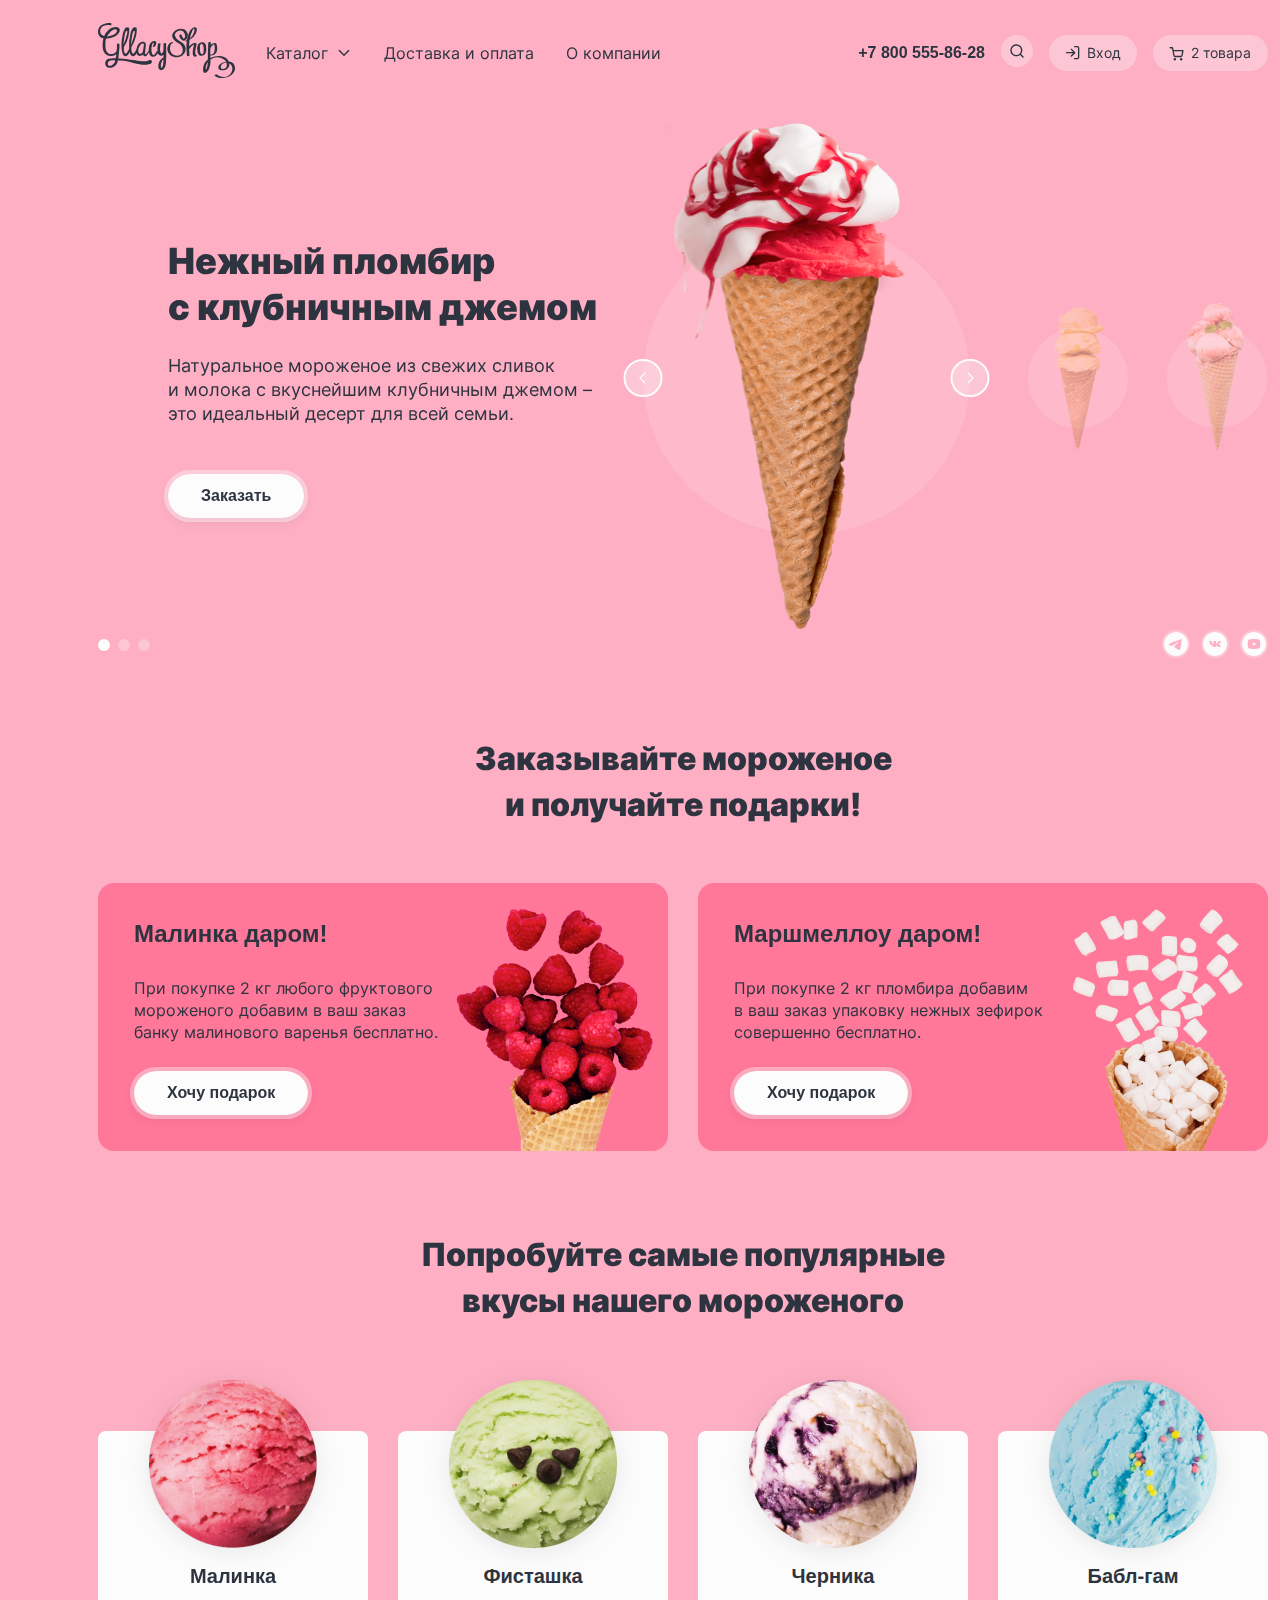
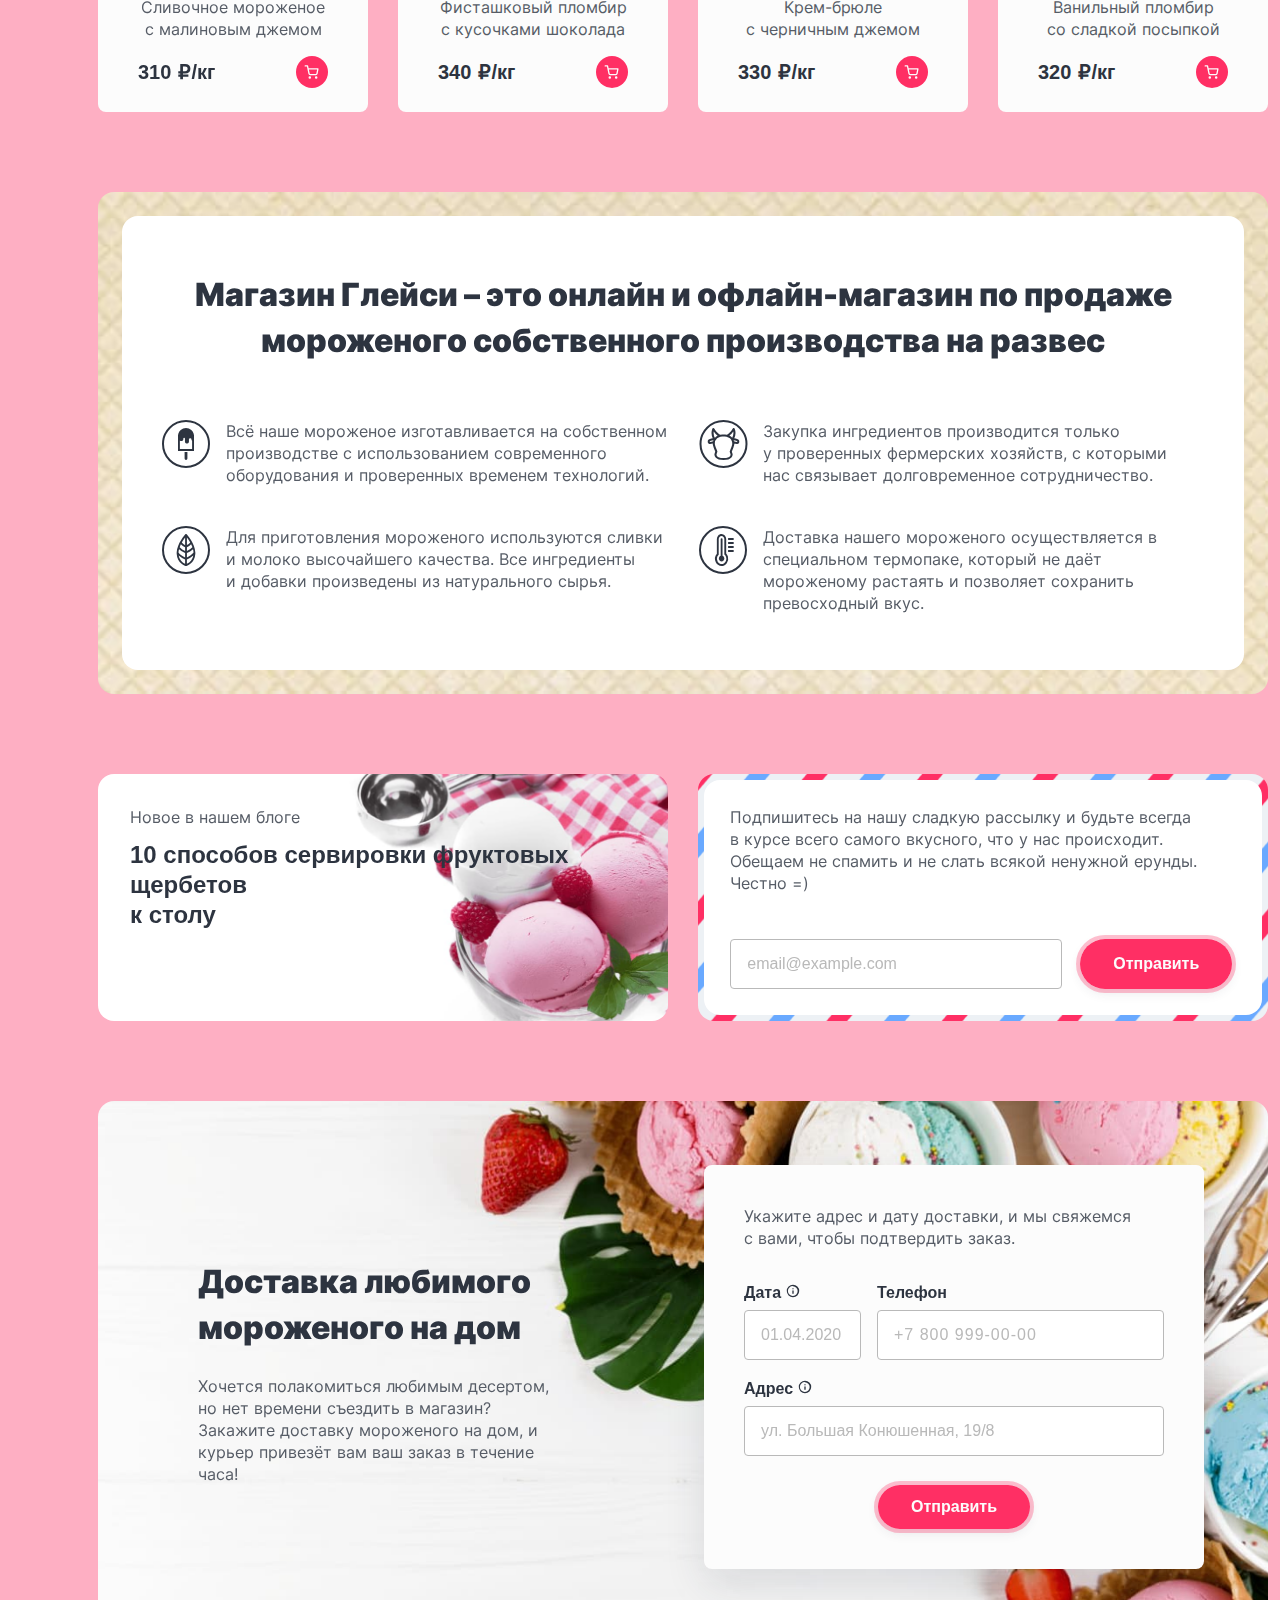
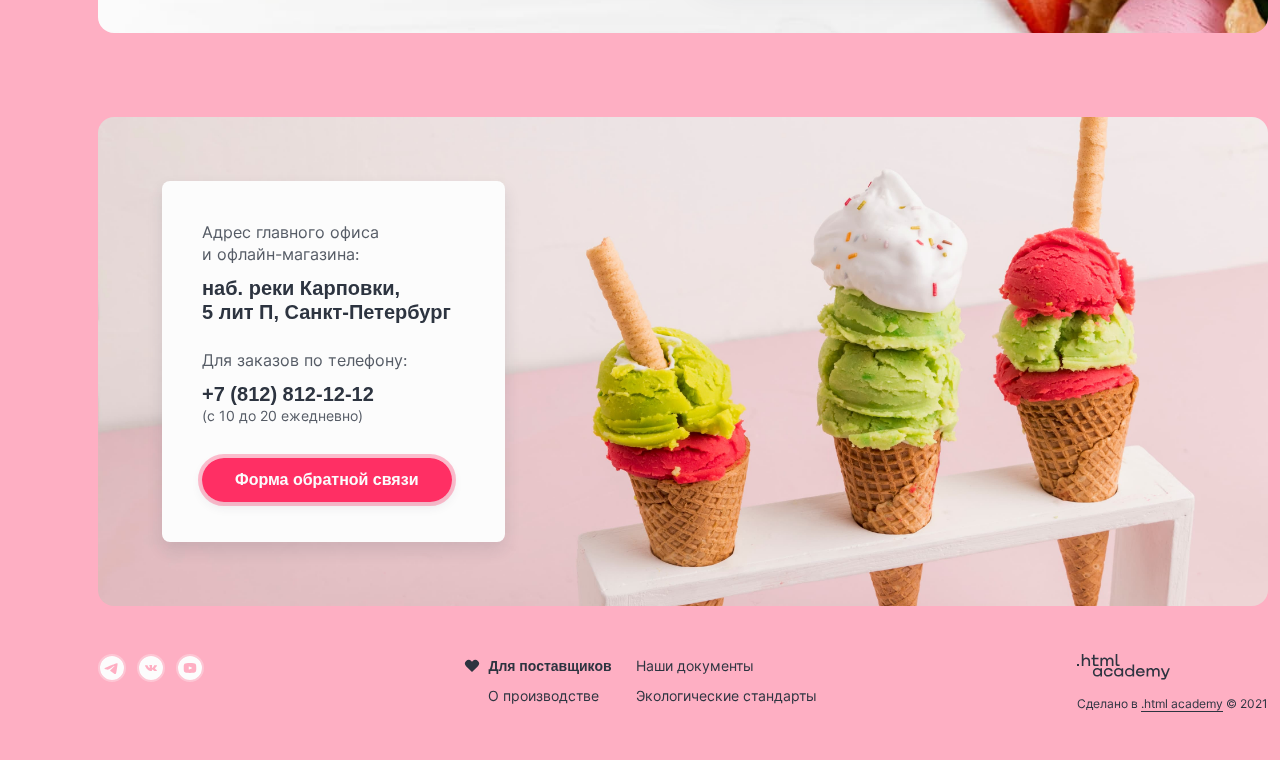
==== index.html @ b13e199d "добавлены тултипы к инпутам даты и адреса" ====
<!DOCTYPE html>
<html lang="ru">
  <head>
    <meta charset="utf-8">
    <link rel="stylesheet" href="style/style.css">
    <title>HTML Academy: {{projectTitle}}</title>
  </head>
  <body>
    <header class="header">
      <div class="header__wrapper">
        <a class="header__logo" href="#">
          <img class="logo-image"  src="img/logo.svg" alt="Логотип Глэйси" width="137" height="55">
        </a>
        <nav class="navigation navigation-site">
          <ul class="navigation__list">
            <li class="navigation__item">
              <a class="navigation__link navigation__link--catalog" href="catalog.html">
                <span class="navigation__link-text">Каталог</span>
                <svg class="navigation__link-icon" width="16" height="17" fill="none" xmlns="http://www.w3.org/2000/svg"><path fill-rule="evenodd" clip-rule="evenodd" d="M3.8 7.05a.67.67 0 1 0-.93.95l4.66 4.66a.66.66 0 0 0 .95 0L13.14 8a.67.67 0 0 0-.94-.95L8 11.25l-4.2-4.2Z"/></svg>
              </a>
              <span class="visually-hidden">Открыть дополнительное меню каталога</span>
            </li>
            <li class="navigation__item">
              <a class="navigation__link" href="#">Доставка и оплата</a>
            </li>
            <li class="navigation__item">
              <a class="navigation__link" href="#">О компании</a>
            </li>
          </ul>
        </nav>
        <nav class="navigation navigation-user">
          <a class="navigation__link navigation__link--phone" href="tel:+78005558628">+7 800 555-86-28</a>
          <ul class="navigation__list navigation-user__list">
            <li class="navigation__item navigation-user__item">
              <a class="navigation__link navigation-user__link navigation__link--search" href="#">
                <svg class="navigation__link-icon" xmlns="http://www.w3.org/2000/svg" width="16" height="16" fill="none"><path fill-rule="evenodd" clip-rule="evenodd" d="M2.66 7.33a4.67 4.67 0 1 1 9.34 0 4.67 4.67 0 0 1-9.34 0Zm8.42 4.69a6 6 0 1 1 .94-.94l2.45 2.45a.67.67 0 1 1-.94.94l-2.45-2.45Z"/></svg>
                <span class="visually-hidden">Поиск</span>
              </a>
            </li>
            <li class="navigation__item navigation-user__item">
              <a class="navigation__link navigation-user__link navigation-user__link--login" href="#">
                <svg class="navigation__link-icon" xmlns="http://www.w3.org/2000/svg" width="16" height="16" fill="none"><path fill-rule="evenodd" clip-rule="evenodd" d="M9 1.67c0-.37.3-.67.67-.67h2.66a2 2 0 0 1 2 2v9.33a2 2 0 0 1-2 2H9.67a.67.67 0 1 1 0-1.33h2.66a.67.67 0 0 0 .67-.67V3a.67.67 0 0 0-.67-.67H9.67A.67.67 0 0 1 9 1.67Zm-3.14 2.2a.67.67 0 0 1 .94 0l3.33 3.32a.69.69 0 0 1 .13.18.66.66 0 0 1-.13.77L6.8 11.47a.67.67 0 1 1-.94-.94l2.2-2.2h-6.4a.67.67 0 1 1 0-1.33h6.4l-2.2-2.2a.67.67 0 0 1 0-.94Z"/></svg>
                <span>Вход</span>
              </a>
            </li>
            <li class="navigation__item navigation-user__item">
              <a class="navigation__link navigation-user__link navigation-user__link--cart" href="#">
                <svg class="navigation__link-icon" xmlns="http://www.w3.org/2000/svg" width="16" height="17" fill="none"><path fill-rule="evenodd" clip-rule="evenodd" d="M1.17 2.1a.67.67 0 0 0 0 1.34h1.77l.47 2.34v.05l.97 4.83a1.83 1.83 0 0 0 1.82 1.47h5.62a1.83 1.83 0 0 0 1.82-1.47l.93-4.86a.67.67 0 0 0-.66-.8h-9.3l-.47-2.36a.67.67 0 0 0-.66-.53H1.17Zm4.52 8.3-.81-4.06h8.23l-.78 4.07a.5.5 0 0 1-.49.39H6.18a.5.5 0 0 1-.49-.4Zm-1.13 3.96a1.25 1.25 0 1 1 2.49 0 1.25 1.25 0 0 1-2.5 0Zm6.37 0a1.25 1.25 0 1 1 2.5 0 1.25 1.25 0 0 1-2.5 0Z"/></svg>
                <span class="visually-hidden">Корзина</span>
                <span>2 товара</span>
              </a>
            </li>
          </ul>
        </nav>
      </div>
    </header>
    <main class="main">
      <div class="main__wrapper">
        <h1 class="visually-hidden">Магазин Глейси – магазин по продаже мороженого собственного производства на развес</h1>
        <section class="slider">
          <div class="slider__description">
            <h2 class="slider__title">Нежный пломбир <br>
              с клубничным джемом</h2>
            <p class="slider__text">Натуральное мороженое из свежих сливок <br>
              и молока с вкуснейшим клубничным джемом – это идеальный десерт для всей семьи. </p>
            <button class="button button--primary" type="button">Заказать</button>
          </div>
          <ul class="slider__list">
            <li class="slider__item slider__item--current">
              <img class="slider__image" src="img/strawberyy-ice-cream.png" alt="Нежный пломбир
              с клубничным джемом" width="327" height="507">
              <button class="slider__button-arrow slider__button-arrow--left" type="button">
                <svg class="slider__button-arrow-icon" xmlns="http://www.w3.org/2000/svg" width="17" height="16" fill="none"><path fill-rule="evenodd" clip-rule="evenodd" d="M9.71 13.14a.67.67 0 0 0 .94-.95L6.45 8l4.2-4.2a.66.66 0 0 0-.94-.94L5.04 7.52a.66.66 0 0 0 0 .94l4.67 4.68Z"/></svg>
                <span class="visually-hidden">Показать предыдущее изображение</span>
              </button>
              <button class="slider__button-arrow slider__button-arrow--right" type="button">
                <svg class="slider__button-arrow-icon" xmlns="http://www.w3.org/2000/svg" width="17" height="16" fill="none"><path fill-rule="evenodd" clip-rule="evenodd" d="M7.29 2.86a.66.66 0 1 0-.94.95l4.2 4.2-4.2 4.2a.67.67 0 0 0 .94.94l4.67-4.67a.66.66 0 0 0 0-.94L7.3 2.86Z"/></svg>
                <span class="visually-hidden">Показать следующее изображение</span>
              </button>
            </li>
            <li class="slider__item">
              <img class="slider__image" src="img/banana-ice-cream.png" alt="Сливочное мороженое со вкусом банана" width="66" height="150">
            </li>
            <li class="slider__item">
              <img class="slider__image" src="/img/caramel-ice-cream.png" alt="Карамельный пломбир
              с маршмеллоу" width="66" height="150">
            </li>
          </ul>
          <ol class="slider__bullets-list">
            <li class="slider__bullet-item">
              <button class="slider__bullet slider__bullet--current">
                <span class="visually-hidden">1</span>
              </button>
            </li>
            <li class="slider__bullet-item">
              <button class="slider__bullet">
                <span class="visually-hidden">2</span>
              </button>
            </li>
            <li class="slider__bullet-item">
              <button class="slider__bullet">
                <span class="visually-hidden">3</span>
              </button>
            </li>
          </ol>
          <ul class="slider__social-list social-list">
            <li class="slider__social-item social-item">
              <a class="social__link" href="#" target="_blank">
                <span class="social__underlay"></span>
                <svg class="social__icon" xmlns="http://www.w3.org/2000/svg" width="28" height="28" fill="none"><path fill-rule="evenodd" clip-rule="evenodd" d="M26 14a12 12 0 1 1-24 0 12 12 0 0 1 24 0Zm-11.57-3.14c-1.17.48-3.5 1.49-7 3.01-.57.23-.86.45-.9.67-.04.36.42.5 1.04.7l.27.08c.6.2 1.43.44 1.86.45.39 0 .82-.16 1.3-.48 3.27-2.21 4.96-3.33 5.06-3.35.08-.02.18-.04.25.02.07.07.07.18.06.22-.05.19-1.84 1.86-2.77 2.72a28.24 28.24 0 0 0-.82.79c-.57.54-1 .96.02 1.63.5.32.89.59 1.28.85a88.77 88.77 0 0 0 1.8 1.23c.5.35.95.67 1.5.62.32-.03.66-.33.82-1.23.4-2.13 1.18-6.73 1.36-8.63.01-.16 0-.31-.02-.47a.5.5 0 0 0-.17-.33.78.78 0 0 0-.46-.14c-.46.01-1.15.25-4.48 1.64Z"/><rect x="1" y="1" width="26" height="26" rx="13" stroke-width="2"/></svg>
                <span class="visually-hidden">Телеграм</span>
              </a>
            </li>
            <li class="slider__social-item">
              <a class="social__link" href="#" target="_blank">
                <span class="social__underlay"></span>
                <svg class="social__icon" xmlns="http://www.w3.org/2000/svg" width="28" height="28" fill="none"><path fill-rule="evenodd" clip-rule="evenodd" d="M26 14a12 12 0 1 1-24 0 12 12 0 0 1 24 0Zm-11.41 2.97h-.72s-1.58.09-2.98-1.18c-1.52-1.39-2.86-4.14-2.86-4.14s-.07-.18 0-.27c.1-.1.36-.1.36-.1l1.72-.01s.16.02.27.1c.1.05.15.17.15.17s.28.61.65 1.17c.71 1.08 1.05 1.32 1.29 1.2.35-.16.25-1.53.25-1.53s0-.5-.18-.71c-.14-.17-.41-.22-.53-.24-.1-.01.06-.2.26-.3.31-.13.86-.13 1.5-.13.5 0 .65.03.84.07.46.1.44.41.41 1.08l-.02.7v.18c-.01.34-.02.73.23.88.13.07.45 0 1.26-1.19.38-.56.66-1.23.66-1.23s.07-.12.16-.17c.1-.05.24-.04.24-.04h1.8s.54-.06.63.15c.1.23-.2.75-.94 1.61-.7.82-1.03 1.12-1 1.38.01.2.23.38.66.72.89.73 1.13 1.1 1.18 1.2l.01.01c.4.58-.44.62-.44.62l-1.6.02s-.34.06-.8-.2a3.94 3.94 0 0 1-.69-.6c-.33-.34-.65-.66-.91-.58-.45.12-.44.96-.44.96s0 .18-.1.28c-.1.1-.32.12-.32.12Z"/><rect x="1" y="1" width="26" height="26" rx="13" stroke-width="2"/></svg>
                <span class="visually-hidden">ВКонтакте</span>
              </a>
            </li>
            <li class="slider__social-item">
              <a class="social__link" href="#" target="_blank">
                <span class="social__underlay"></span>
                <svg class="social__icon" xmlns="http://www.w3.org/2000/svg" width="28" height="28" fill="none"><path d="m16 13.8-2.8-1.32c-.25-.11-.45.01-.45.29v2.46c0 .28.2.4.45.29L16 14.2c.25-.12.25-.3 0-.42ZM14 2a12 12 0 1 0 0 24 12 12 0 0 0 0-24Zm0 16.88c-6.14 0-6.25-.56-6.25-4.88s.1-4.88 6.25-4.88c6.14 0 6.25.56 6.25 4.88s-.1 4.88-6.25 4.88Z"/><rect x="1" y="1" width="26" height="26" rx="13" stroke-width="2"/></svg>
                <span class="visually-hidden">Ютьюб</span>
              </a>
            </li>
          </ul>
        </section>
        <section class="banners">
          <h2 class="banners__title">Заказывайте мороженое <br> и получайте подарки!</h2>
          <div class="banners__container">
            <div class="banner banner--raspberry">
              <h3 class="banner__title">Малинка даром!</h3>
              <p class="banner__description">При покупке 2 кг любого фруктового мороженого добавим в ваш заказ <br> банку малинового варенья бесплатно.</p>
              <button class="button button--primary" type="button">Хочу подарок</button>
            </div>
            <div class="banner banner--marshmallow">
              <h3 class="banner__title">Маршмеллоу даром!</h3>
              <p class="banner__description">При покупке 2 кг пломбира добавим <br> в ваш заказ упаковку нежных зефирок совершенно бесплатно.</p>
              <button class="button button--primary" type="button">Хочу подарок</button>
            </div>
          </div>
        </section>
        <section class="goods">
          <h2 class="goods__title">Попробуйте самые популярные вкусы нашего мороженого</h2>
          <ul class="goods__list">
            <li class="goods__item">
              <img class="goods__image" src="img/goods-raspberry-ice-cream.svg" alt="Сливочное мороженое с малиновым джемом" width="168" height="168">
              <h3 class="goods__item-title">Малинка</h3>
              <p class="goods__item-description">Сливочное мороженое с малиновым джемом</p>
              <p class="goods__price-container">
                <span class="goods__price">310</span>
                <span class="goods__price-type">₽/кг</span>
              </p>
              <button class="goods__cart-button" type="button">
                <svg class="goods__cart-icon" xmlns="http://www.w3.org/2000/svg" width="16" height="16" fill="none"><path fill-rule="evenodd" clip-rule="evenodd" d="M1.17 1.25a.67.67 0 0 0 0 1.33h1.77l.47 2.34v.05l.97 4.84a1.83 1.83 0 0 0 1.82 1.46h5.62a1.83 1.83 0 0 0 1.82-1.46V9.8l.93-4.86a.67.67 0 0 0-.66-.8h-9.3L4.14 1.8a.67.67 0 0 0-.66-.54H1.17Zm4.52 8.3-.81-4.07h8.23l-.78 4.07a.5.5 0 0 1-.49.4H6.18a.5.5 0 0 1-.49-.4ZM4.56 13.5a1.25 1.25 0 1 1 2.49 0 1.25 1.25 0 0 1-2.5 0Zm6.37 0a1.25 1.25 0 1 1 2.5 0 1.25 1.25 0 0 1-2.5 0Z"/></svg>
                <span class="visually-hidden">Добавить в корзину</span>
              </button>
            </li>
            <li class="goods__item">
              <img class="goods__image" src="img/goods-pistachio-ice-cream.png" alt="Фисташковый пломбир с кусочками шоколада" width="168" height="168">
              <h3 class="goods__item-title">Фисташка</h3>
              <p class="goods__item-description">Фисташковый пломбир с кусочками шоколада</p>
              <p class="goods__price-container">
                <span class="goods__price">340</span>
                <span class="goods__price-type">₽/кг</span>
              </p>
              <button class="goods__cart-button" type="button">
                <svg class="goods__cart-icon" xmlns="http://www.w3.org/2000/svg" width="16" height="16" fill="none"><path fill-rule="evenodd" clip-rule="evenodd" d="M1.17 1.25a.67.67 0 0 0 0 1.33h1.77l.47 2.34v.05l.97 4.84a1.83 1.83 0 0 0 1.82 1.46h5.62a1.83 1.83 0 0 0 1.82-1.46V9.8l.93-4.86a.67.67 0 0 0-.66-.8h-9.3L4.14 1.8a.67.67 0 0 0-.66-.54H1.17Zm4.52 8.3-.81-4.07h8.23l-.78 4.07a.5.5 0 0 1-.49.4H6.18a.5.5 0 0 1-.49-.4ZM4.56 13.5a1.25 1.25 0 1 1 2.49 0 1.25 1.25 0 0 1-2.5 0Zm6.37 0a1.25 1.25 0 1 1 2.5 0 1.25 1.25 0 0 1-2.5 0Z"/></svg>
                <span class="visually-hidden">Добавить в корзину</span>
              </button>
            </li>
            <li class="goods__item">
              <img class="goods__image" src="img/goods-blueberry-ice-cream.png" alt="Крем-брюле
              с черничным джемом" width="168" height="168">
              <h3 class="goods__item-title">Черника</h3>
              <p class="goods__item-description">Крем-брюле <br>
                с черничным джемом</p>
                <p class="goods__price-container">
                  <span class="goods__price">330</span>
                  <span class="goods__price-type">₽/кг</span>
                </p>
              <button class="goods__cart-button" type="button">
                <svg class="goods__cart-icon" xmlns="http://www.w3.org/2000/svg" width="16" height="16" fill="none"><path fill-rule="evenodd" clip-rule="evenodd" d="M1.17 1.25a.67.67 0 0 0 0 1.33h1.77l.47 2.34v.05l.97 4.84a1.83 1.83 0 0 0 1.82 1.46h5.62a1.83 1.83 0 0 0 1.82-1.46V9.8l.93-4.86a.67.67 0 0 0-.66-.8h-9.3L4.14 1.8a.67.67 0 0 0-.66-.54H1.17Zm4.52 8.3-.81-4.07h8.23l-.78 4.07a.5.5 0 0 1-.49.4H6.18a.5.5 0 0 1-.49-.4ZM4.56 13.5a1.25 1.25 0 1 1 2.49 0 1.25 1.25 0 0 1-2.5 0Zm6.37 0a1.25 1.25 0 1 1 2.5 0 1.25 1.25 0 0 1-2.5 0Z"/></svg>
                <span class="visually-hidden">Добавить в корзину</span>
              </button>
            </li>
            <li class="goods__item">
              <img class="goods__image" src="img/goods-bubble-gum-ice-cream.png" alt="Ванильный пломбир
              со сладкой посыпкой" width="168" height="168">
              <h3 class="goods__item-title">Бабл-гам</h3>
              <p class="goods__item-description">Ванильный пломбир <br>
                со сладкой посыпкой</p>
              <p class="goods__price-container">
                <span class="goods__price">320</span>
                <span class="goods__price-type">₽/кг</span>
              </p>
              <button class="goods__cart-button" type="button">
                <svg class="goods__cart-icon" xmlns="http://www.w3.org/2000/svg" width="16" height="16" fill="none"><path fill-rule="evenodd" clip-rule="evenodd" d="M1.17 1.25a.67.67 0 0 0 0 1.33h1.77l.47 2.34v.05l.97 4.84a1.83 1.83 0 0 0 1.82 1.46h5.62a1.83 1.83 0 0 0 1.82-1.46V9.8l.93-4.86a.67.67 0 0 0-.66-.8h-9.3L4.14 1.8a.67.67 0 0 0-.66-.54H1.17Zm4.52 8.3-.81-4.07h8.23l-.78 4.07a.5.5 0 0 1-.49.4H6.18a.5.5 0 0 1-.49-.4ZM4.56 13.5a1.25 1.25 0 1 1 2.49 0 1.25 1.25 0 0 1-2.5 0Zm6.37 0a1.25 1.25 0 1 1 2.5 0 1.25 1.25 0 0 1-2.5 0Z"/></svg>
                <span class="visually-hidden">Добавить в корзину</span>
              </button>
            </li>
          </ul>
        </section>
        <section class="description">
          <div class="description__content">
            <h2 class="description__title">Магазин Глейси – это онлайн и офлайн-магазин по продаже мороженого собственного производства на развес</h2>
            <ul class="description__list">
              <li class="description__item description__item--ice-cream">Всё наше мороженое изготавливается на собственном производстве с использованием современного оборудования и проверенных временем технологий.</li>
              <li class="description__item description__item--cow">Закупка ингредиентов производится только <br>
              у проверенных фермерских хозяйств, с которыми <br>
              нас связывает долговременное сотрудничество.</li>
              <li class="description__item description__item--leaf">Для приготовления мороженого используются сливки и молоко высочайшего качества. Все ингредиенты <br> и добавки произведены из натурального сырья.</li>
              <li class="description__item description__item--thermometer">Доставка нашего мороженого осуществляется в специальном термопаке, который не даёт мороженому растаять и позволяет сохранить превосходный вкус.</li>
            </ul>
          </div>
        </section>
        <div class="newsletter-container">
          <article class="news">
            <h3 class="news__title">Новое в нашем блоге</h3>
            <a class="news__link" href="#" target="_blank">10 способов сервировки фруктовых щербетов <br> к столу</a>
          </article>
          <section class="newsletter">
            <div class="newsletter__content">
              <h3 class="visually-hidden">Подпишитесь на нашу рассылку</h3>
              <p class="newsletter__description">Подпишитесь на нашу сладкую рассылку и будьте всегда <br>
              в курсе всего самого вкусного, что у нас происходит. Обещаем не спамить и не слать всякой ненужной ерунды. Честно =)</p>
              <form class="newsletter__form form" action="https://echo.htmlacademy.ru/" method="post">
                <input class="form__input newsletter__input" type="email" name="email" placeholder="email@example.com">
                <button class=" button button--extra" type="submit">Отправить</button>
              </form>
            </div>
          </section>
        </div>
        <section class="delivery">
          <div class="delivery__info">
            <h2 class="delivery__title">Доставка любимого мороженого на дом</h2>
            <p class="delivery__description">Хочется полакомиться любимым десертом, <br> но нет времени съездить в магазин? Закажите доставку мороженого на дом, и курьер привезёт вам ваш заказ в течение часа!</p>
          </div>
          <form class="delivery__form form" action="https://echo.htmlacademy.ru/" method="post">
            <p class="delivery__text">Укажите адрес и дату доставки, и мы свяжемся <br> с вами, чтобы подтвердить заказ.</p>
            <div class="delivery__inputs-container">
              <div class="delivery__input-group">
                <label class="delivery__label" for="date">Дата</label>
                <span class="tooltip">
                  <button class=" button button--tooltip" type="button">
                    <img src="img/tooltip-icon.svg" alt="Кнопка дополнительной информации">
                  </button>
                  <span class="tooltip__message">Укажите желаемую дату доставки</span>
                  <span class="visually-hidden">Дополнительная информация</span>
                </span>
                <input class="form__input delivery__input delivery__input--date" type="text" name="date" id="date" placeholder="01.04.2020">
              </div>
              <div class="delivery__input-group">
                <label class="delivery__label" for="phone">Телефон</label>
                <input class="form__input delivery__input delivery__input--phone" type="tel" name="phone" id="phone" placeholder="+7 800 999-00-00">
              </div>
              <div class="delivery__input-group">
                <label class="delivery__label" for="address">Адрес</label>
                <span class="tooltip">
                  <button class="button button--tooltip" type="button">
                    <img src="img/tooltip-icon.svg" alt="Кнопка дополнительной информации">
                  </button>
                  <span class="tooltip__message">Введите название улицы, дома и квартиры</span>
                  <span class="visually-hidden">Дополнительная информация</span>
                </span>
                <input class="form__input delivery__input delivery__input--address" type="text" name="address" id="address" placeholder="ул. Большая Конюшенная, 19/8">
              </div>
            </div>
            <button class="button button--extra delivery__button" type="submit">Отправить</button>
          </form>
        </section>
        <section class="contacts">
          <h2 class="visually-hidden">Наши контакты</h2>
          <div class="contacts__content">
            <p class="contacts__text">Адрес главного офиса <br> и офлайн-магазина:</p>
            <p class="contacts__address">наб. реки Карповки, <br> 5 лит П, Санкт-Петербург</p>
            <p class="contacts__text">Для заказов по телефону:</p>
            <a href="tel:+78128121212" class="contacts__phone">+7 (812) 812-12-12</a>
            <p class="contacts__extra-info">(с 10 до 20 ежедневно)</p>
            <a href="#" class="button button--extra button--link">Форма обратной связи</a>
          </div>
        </section>
      </div>
    </main>
    <footer class="footer">
      <div class="footer__wrapper">
        <ul class="footer__social-list social-list">
          <li class="footer__social-item social-item">
            <a class="social__link" href="https://t.me/htmlacademy" target="_blank">
              <span class="social__underlay"></span>
              <svg class="social__icon" xmlns="http://www.w3.org/2000/svg" width="28" height="28" fill="none"><path fill-rule="evenodd" clip-rule="evenodd" d="M26 14a12 12 0 1 1-24 0 12 12 0 0 1 24 0Zm-11.57-3.14c-1.17.48-3.5 1.49-7 3.01-.57.23-.86.45-.9.67-.04.36.42.5 1.04.7l.27.08c.6.2 1.43.44 1.86.45.39 0 .82-.16 1.3-.48 3.27-2.21 4.96-3.33 5.06-3.35.08-.02.18-.04.25.02.07.07.07.18.06.22-.05.19-1.84 1.86-2.77 2.72a28.24 28.24 0 0 0-.82.79c-.57.54-1 .96.02 1.63.5.32.89.59 1.28.85a88.77 88.77 0 0 0 1.8 1.23c.5.35.95.67 1.5.62.32-.03.66-.33.82-1.23.4-2.13 1.18-6.73 1.36-8.63.01-.16 0-.31-.02-.47a.5.5 0 0 0-.17-.33.78.78 0 0 0-.46-.14c-.46.01-1.15.25-4.48 1.64Z"/><rect x="1" y="1" width="26" height="26" rx="13" stroke-width="2"/></svg>
              <span class="visually-hidden">Телеграм</span>
            </a>
          </li>
          <li class="footer__social-item">
            <a class="social__link" href="https://vk.com/htmlacademy" target="_blank">
              <span class="social__underlay"></span>
              <svg class="social__icon" xmlns="http://www.w3.org/2000/svg" width="28" height="28" fill="none"><path fill-rule="evenodd" clip-rule="evenodd" d="M26 14a12 12 0 1 1-24 0 12 12 0 0 1 24 0Zm-11.41 2.97h-.72s-1.58.09-2.98-1.18c-1.52-1.39-2.86-4.14-2.86-4.14s-.07-.18 0-.27c.1-.1.36-.1.36-.1l1.72-.01s.16.02.27.1c.1.05.15.17.15.17s.28.61.65 1.17c.71 1.08 1.05 1.32 1.29 1.2.35-.16.25-1.53.25-1.53s0-.5-.18-.71c-.14-.17-.41-.22-.53-.24-.1-.01.06-.2.26-.3.31-.13.86-.13 1.5-.13.5 0 .65.03.84.07.46.1.44.41.41 1.08l-.02.7v.18c-.01.34-.02.73.23.88.13.07.45 0 1.26-1.19.38-.56.66-1.23.66-1.23s.07-.12.16-.17c.1-.05.24-.04.24-.04h1.8s.54-.06.63.15c.1.23-.2.75-.94 1.61-.7.82-1.03 1.12-1 1.38.01.2.23.38.66.72.89.73 1.13 1.1 1.18 1.2l.01.01c.4.58-.44.62-.44.62l-1.6.02s-.34.06-.8-.2a3.94 3.94 0 0 1-.69-.6c-.33-.34-.65-.66-.91-.58-.45.12-.44.96-.44.96s0 .18-.1.28c-.1.1-.32.12-.32.12Z"/><rect x="1" y="1" width="26" height="26" rx="13" stroke-width="2"/></svg>
              <span class="visually-hidden">ВКонтакте</span>
            </a>
          </li>
          <li class="footer__social-item">
            <a class="social__link" href="https://www.youtube.com/user/htmlacademyru" target="_blank">
              <span class="social__underlay"></span>
              <svg class="social__icon" xmlns="http://www.w3.org/2000/svg" width="28" height="28" fill="none"><path d="m16 13.8-2.8-1.32c-.25-.11-.45.01-.45.29v2.46c0 .28.2.4.45.29L16 14.2c.25-.12.25-.3 0-.42ZM14 2a12 12 0 1 0 0 24 12 12 0 0 0 0-24Zm0 16.88c-6.14 0-6.25-.56-6.25-4.88s.1-4.88 6.25-4.88c6.14 0 6.25.56 6.25 4.88s-.1 4.88-6.25 4.88Z"/><rect x="1" y="1" width="26" height="26" rx="13" stroke-width="2"/></svg>
              <span class="visually-hidden">Ютьюб</span>
            </a>
          </li>
        </ul>
        <nav class="footer__navigation">
          <ul class="footer__list">
            <li class="footer__item">
              <a href="#" class="footer__link footer__link--current">Для поставщиков</a>
            </li>
            <li class="footer__item">
              <a href="#" class="footer__link">Наши документы</a>
            </li>
            <li class="footer__item">
              <a href="#" class="footer__link">О производстве</a>
            </li>
            <li class="footer__item">
              <a href="#" class="footer__link">Экологические стандарты</a>
            </li>
          </ul>
        </nav>
        <div class="footer__credits credits">
          <a class="footer__html-academy-logo" href="https://htmlacademy.ru/" target="_blank">
            <img src="img/logo-htmlacademy.svg" alt="Логотип HTML-академии" width="93" height="26">
          </a>
          <p class="credits__description">Сделано в
            <a class="credits__link" href="https://htmlacademy.ru/" target="_blank">.html academy</a>
            &copy; 2021</p>
        </div>
      </div>
    </footer>
  </body>
</html>
---- style/style.css ----
@font-face {
  font-family: "Inter";
  src: url("/fonts/inter-400.woff2") format("woff2");
  font-weight: normal;
  font-style: normal;
  font-display: swap;
}

@font-face {
  font-family: "Inter";
  src: url("/fonts/Inter-700.woff2") format("woff2");
  font-weight: bold;
  font-style: normal;
  font-display: swap;
}

@font-face {
  font-family: "Inter";
  src: url("/fonts/inter-900.woff2") format("woff2");
  font-weight: 900;
  font-style: normal;
  font-display: swap;
}

html {
  height: 100%;
}

body {
  margin: 0;
  display: flex;
  flex-direction: column;
  min-width: 1366px;
  min-height: 100%;
  font-family: "Inter", sans-serif;
  font-size: 16px;
  line-height: 22px;
  background-color: #feafc3;
  color: #2d3440;
}

.visually-hidden {
  position: absolute;
  width: 1px;
  height: 1px;
  margin: -1px;
  padding: 0;
  border: 0;
  clip: rect(0 0 0 0);
  overflow: hidden;
}

.button {
  margin: 0;
  border: none;
  border-radius: 26px;
  padding: 12px 33px;
  color: #2d3440;
  text-align: center;
  font-size: 16px;
  font-weight: 700;
  line-height: 20px;
  box-shadow: 0 4px 12px 0 rgba(45, 52, 64, 0.1);
}

.button--primary {
  outline: 4px solid rgba(252, 252, 252, 0.4);
  background-color: #fcfcfc;
  color: #2d3440;
}

.button--primary:hover {
  outline: 4px solid #fcfcfc;
  background-color: rgba(252, 252, 252, 0.4);
  box-shadow: 0 4px 15px 0 rgba(133, 133, 133, 0.15);
  cursor: pointer;
}

.button--primary:focus {
  outline: 2px solid #2d3440;
  background-color: rgba(252, 252, 252, 0.5);
  box-shadow: 0 4px 12px 0 rgba(45, 52, 64, 0.1);
}

.button--primary:active {
  border: none;
  outline: 2px solid #2d3440;
  background-color: #fcfcfc;
  box-shadow: 0 4px 12px 0 rgba(45, 52, 64, 0.1);
}

.button--primary:disabled {
  border-radius: 26px;
  outline: 4px solid rgba(252, 252, 252, 0.4);
  background-color: #e7e7e7;
  box-shadow: none;
  color: #b9b9b9;
}

.button--extra {
  border-radius: 26px;
  outline: 4px solid rgba(255, 47, 100, 0.3);
  background-color: #ff2f64;
  color: #fcfcfc;
}

.button--extra:hover {
  border: none;
  outline: 4px solid #ff2f64;
  background-color: rgba(252, 252, 252, 0.3);
  color: #2d3440;
  box-shadow: none;
  cursor: pointer;
}

.button--extra:focus {
  border: none;
  outline: 2px solid #2d3440;
  background-color: #ff2f64;
  box-shadow: 0 4px 12px 0 rgba(45, 52, 64, 0.1);
  color: #fcfcfc;
}

.button--extra:active {
  border: none;
  outline: 2px solid #2d3440;
  background-color: #feafc3;
  box-shadow: 0 4px 12px 0 rgba(45, 52, 64, 0.1);
  color: #fcfcfc;
}

.button--extra:disabled {
  border: none;
  outline: 4px solid rgba(185, 185, 185, 0.3);
  background-color: #e7e7e7;
  color: #b9b9b9;
  box-shadow: none;
}

.button--light {
  padding: 8px 54px;
  font-size: 14px;
  border-radius: 20px;
  outline: 2px solid #fcfcfc;
  background-color: rgba(252, 252, 252, 0.3);
  box-shadow: none;
}

.button--light:hover {
  border: none;
  outline: 2px solid rgba(252, 252, 252, 0.3);
  background-color: #fcfcfc;
  color: #2d3440;
  cursor: pointer;
}

.button--light:focus {
  border: none;
  outline: 2px solid #2d3440;
  background-color: rgba(252, 252, 252, 0.3);
  color: #2d3440;
}

.button--light:active {
  border: none;
  outline: none;
  background-color: rgba(252, 252, 252, 0.5);
  color: #2d3440;
}

.button--light:disabled {
  border: 2px #fcfcfc;
  opacity: 0.4;
  background-color: rgba(252, 252, 252, 0.3);
  color: #2d3440;
}

.button--loading {
  background: #fcfcfc url("../img/spinner.svg") no-repeat center right 32px;
  background-size: 16px 16px;
  padding-right: 56px;
}

.button--extra.button--loading {
  background: #ff2f64 url("../img/spinner-white.svg") no-repeat center right 32px;
}

.button--link {
  justify-content: start;
  text-decoration: none;
}

.button--tooltip {
  margin: 0;
  padding: 0;
  border: none;
  background-color: transparent;
  box-shadow: none;
}

.button--tooltip:hover {
  cursor: pointer;
}

.header {
  padding-top: 23px;
  padding-bottom: 23px;
}

.header__wrapper {
  width: 1170px;
  margin: auto;
  display: flex;
  align-items: center;
}

.header__logo {
  margin-right: 15px;
}

.navigation-site {
  width: 550px;
}

.navigation-user {
  width: 470px;
  display: flex;
  justify-content: end;
}

.navigation-user__list {
  justify-content: end;
  gap: 16px;
}

.navigation__list {
  margin: 0;
  padding: 0;
  list-style-type: none;
  display: flex;
}

.navigation__link {
  display: flex;
  align-items: center;
  text-decoration: none;
  color: #2d3440;
  font-family: "Inter", sans-serif;
  line-height: 20px;
  padding: 8px 16px;
  box-sizing: border-box;
}

.navigation__link:hover {
  border-radius: 30px;
  background-color: rgba(252, 252, 252, 0.5);
}

.navigation__link:focus {
  border: none;
  border-radius: 30px;
  outline: 2px solid #2d3440;
  background-color: rgba(252, 252, 252, 0.5);
}

.navigation__link:active {
  outline: none;
  border-radius: 30px;
  background-color: #fcfcfc;
}

.navigation__link--catalog .navigation__link-icon {
  transform: translateY(-2px);
}

.navigation__link-text {
  margin-right: 8px;
}

.navigation__link-icon {
  fill: #2d3440;
}

.navigation-user__link {
  border-radius: 27px;
  background-color: rgba(252, 252, 252, 0.3);
}

.navigation__link--phone {
  font-weight: 700;
  /* padding: 8px 0; */
}

.navigation__link--search {
  padding: 8px;
  border-radius: 50%;
}

.navigation-user__link--login {
  font-size: 14px;
}

.navigation-user__link--cart {
  width: 115px;
  font-size: 14px;
}

.navigation-user__link--login .navigation__link-icon,
.navigation-user__link--cart .navigation__link-icon {
  margin-right: 6px;
}

.main {
  flex-grow: 1;
}

.main__wrapper {
  display: flex;
  flex-direction: column;
  width: 1170px;
  margin: auto;
}

.slider {
  display: flex;
  align-items: center;
  padding-top: 16px;
  padding-bottom: 30px;
  padding-left: 70px;
  position: relative;
}

.slider__description {
  width: 475px;
}

.slider__title {
  margin: 0;
  margin-bottom: 24px;
  font-size: 36px;
  font-weight: 900;
  line-height: 46px;
}

.slider__text {
  width: 429px;
  margin: 0;
  margin-bottom: 48px;
  font-size: 18px;
  font-weight: 400;
  line-height: 24px;
}

.slider__list {
  display: flex;
  gap: 73px;
  align-items: center;
  list-style-type: none;
  margin: 0;
  padding: 0;
}

.slider__item {
  position: relative;
}

.slider__item::before {
  position: absolute;
  top: 50%;
  left: 0;
  right: 0;
  transform: translate(-15%, -50%);
  width: 100px;
  height: 100px;
  border-radius: 50%;
  background-color: #ffcbd8;
  opacity: 0.4;
  z-index: 0;
  content: "";
}

.slider__item--current::before {
  position: absolute;
  top: 50%;
  left: 0;
  right: 0;
  transform: translateY(-50%);
  width: 327px;
  height: 313px;
  border-radius: 50%;
  background-color: #ffcbd8;
  z-index: 0;
  content: "";
}

.slider__image {
  position: relative;
  z-index: 1;
}

.slider__button-arrow {
  position: absolute;
  margin: 0;
  padding: 9px;
  border: 2px solid #fcfcfc;
  border-radius: 26px;
  background-color: rgba(252, 252, 252, 0.3);
  display: flex;
  justify-content: center;
  align-items: center;
}

.slider__button-arrow:hover {
  background-color: #fcfcfc;
  cursor: pointer;
}

.slider__button-arrow:focus {
  outline: none;
  border: 2px solid #2d3440;
  background-color: rgba(252, 252, 252, 0.3);
}

.slider__button-arrow:active {
  background-color: rgba(252, 252, 252, 0.5);
}

.slider__button-arrow:disabled {
  border: 2px solid #fcfcfc;
  opacity: 0.4;
  background-color: rgba(252, 252, 252, 0.3);
}

.slider__button-arrow--left {
  top: 50%;
  left: 0;
  transform: translate(-50%, -50%);
}

.slider__button-arrow--right {
  top: 50%;
  right: 0;
  transform: translate(50%, -50%);
}

.slider__button-arrow-icon {
  fill: #fcfcfc;
}

.slider__button-arrow:hover .slider__button-arrow-icon,
.slider__button-arrow:focus .slider__button-arrow-icon,
.slider__button-arrow:active .slider__button-arrow-icon {
  fill: #2d3440;
}

.slider__button-arrow:disabled:hover .slider__button-arrow-icon {
  fill: #fcfcfc;
}

.slider__bullets-list {
  position: absolute;
  bottom: 8px;
  left: 0;
  display: flex;
  gap: 8px;
  margin: 0;
  padding: 0;
  list-style-type: none;
}

.slider__bullet {
  margin: 0;
  padding: 0;
  border: 0;
  width: 12px;
  height: 12px;
  border-radius: 50%;
  background-color: #fcfcfc;
  opacity: 0.3;
}

.slider__bullet:hover {
  border: 1px solid #fcfcfc;
  background-color: rgba(252, 252, 252, 0.3);
  opacity: 1;
  cursor: pointer;
}

.slider__bullet:focus {
  outline: none;
  border: 1px solid #2d3440;
  background-color: rgba(252, 252, 252, 0.3);
  opacity: 1;
}

.slider__bullet:active {
  border: none;
  background-color: #fcfcfc;
  opacity: 0.5;
}

.slider__bullet--current {
  opacity: 1;
}

.social-list {
  margin: 0;
  padding: 0;
  list-style-type: none;
  display: flex;
  gap: 11px;
}

.slider__social-list {
  position: absolute;
  bottom: 6px;
  right: 0;
}

.social-item {
  width: 28px;
  height: 28px;
}

.social__link {
  position: relative;
  display: flex;
  align-items: center;
  justify-content: center;
  border-radius: 50%;
}

.social__link:focus {
  border: none;
  outline: none;
}

.social__link:active {
  opacity: 0.5;
}

.social__underlay {
  position: absolute;
  top: 25%;
  right: 25%;
  width: 15px;
  height: 15px;
  background-color: transparent;
  z-index: -1;
}

.social__link:hover .social__underlay {
  background-color: #2d3440;
}

.social__link:focus .social__underlay {
  background-color: #2d3440;
}

.social__icon path {
  fill: #fcfcfc;
}

.social__icon rect {
  stroke: rgba(252, 252, 252, 0.3);
}

.social__link:hover .social__icon rect {
  stroke: rgba(252, 252, 252, 0.5);
}

.social__link:focus .social__icon rect {
  stroke: #2d3440;
}

.social__link:active .social__icon rect {
  stroke: rgba(252, 252, 252, 0.3);
}

/* banners */
.banners {
  padding-top: 72px;
  margin-bottom: 81px;
}

.banners__title {
  width: 600px;
  margin: 0 auto;
  margin-bottom: 55px;
  font-size: 32px;
  font-weight: 900;
  line-height: 46px;
  text-align: center;
}

.banners__container {
  display: flex;
  gap: 30px;
}

.banner {
  width: 570px;
  padding: 36px 200px 36px 36px;
  border-radius: 16px;
}

.banner--raspberry {
  background: #ff7799 url("../img/banner-raspberry.png") no-repeat right;
  background-size: 219px 268px;
}

.banner--marshmallow {
  background: #ff7799 url("../img/banner-marshmallow.png") no-repeat right;
  background-size: 219px 268px;
}

.banner__title {
  margin: 0;
  margin-bottom: 28px;
  font-size: 24px;
  font-weight: 700;
  line-height: 30px;
}

.banner__description {
  margin: 0;
  margin-bottom: 28px;
  font-size: 16px;
  font-weight: 400;
  line-height: 22px;
}

/* goods */
.goods {
  margin-bottom: 40px;
}

.goods__title {
  margin: 0 auto;
  margin-bottom: 107px;
  width: 600px;
  text-align: center;
  font-size: 32px;
  font-weight: 900;
  line-height: 46px;
}

.goods__list {
  margin: 0;
  margin-bottom: 16px;
  padding: 0;
  list-style-type: none;
  display: grid;
  grid-template-columns: repeat(4, 1fr);
  gap: 91px 30px;
}

.goods__item {
  background: #fcfcfc;
  border-radius: 8px;
  padding: 0 40px 24px;
  display: grid;
  grid-template-columns: min-content auto;
}

.goods__image {
  display: block;
  margin: auto;
  margin-top: -51px;
  margin-bottom: 16px;
  filter: drop-shadow(0 4px 12px rgba(45, 52, 64, 0.1));
  grid-row: 1 / 2;
  grid-column: 1 / span 2;
}

.goods__item-title {
  margin: 0;
  margin-bottom: 8px;
  text-align: center;
  font-size: 20px;
  font-weight: 700;
  line-height: 24px;
  grid-row: 2 / 3;
  grid-column: 1 / span 2;
}

.goods__item-description {
  margin: 0;
  margin-bottom: 16px;
  color: #565c66;
  text-align: center;
  font-size: 16px;
  font-weight: 400;
  line-height: 22px;
  grid-row: 3 / 4;
  grid-column: 1 / span 2;
}

.goods__price-container {
  grid-row: 4 / 5;
  grid-column: 1 / 2;
  margin: 0;
  align-self: center;
}

.goods__price {
  margin-right: 2px;
  font-size: 20px;
  font-weight: 700;
  line-height: 24px;
}

.goods__price-type {
  font-size: 20px;
  font-weight: 700;
  line-height: 24px;
}

.goods__cart-button {
  width: 32px;
  height: 32px;
  margin: 0;
  padding: 8px;
  border: none;
  border-radius: 50%;
  background-color: #ff2f64;
  display: flex;
  align-items: center;
  justify-content: center;
  grid-row: 4 / 5;
  grid-column: 2 / 3;
  justify-self: end;
  align-self: start;
}

.goods__cart-button:hover {
  outline: 2px solid #ff2f64;
  background-color: rgba(252, 252, 252, 0.3);
  cursor: pointer;
}

.goods__cart-button:focus {
  border-radius: 26px;
  outline: 2px solid #2d3440;
  background-color: #ff2f64;
}

.goods__cart-button:active {
  outline: 2px solid #ff2f64;
  background-color: #ffcbd8;
}

.goods__cart-button:disabled {
  background-color: #b9b9b9;
}

.goods__cart-icon {
  fill: #fcfcfc;
}

.goods__cart-button:hover .goods__cart-icon,
.goods__cart-button:active .goods__cart-icon {
  fill: #2d3440;
}

.goods__cart-button:disabled .goods__cart-icon {
  fill: #565c66;
}

/* description */
.description {
  margin-top: 24px;
  margin-bottom: 80px;
  padding: 24px;
  border-radius: 16px;
  background: url("../img/waffle-background.jpg") center center;
  background-size: cover;
}

.description__content {
  padding: 56px 40px;
  border-radius: 16px;
  background-color: #ffffff;
  color: #565c66;
  margin: auto;
}

.description__title {
  margin: 0;
  margin-bottom: 56px;
  color: #2d3440;
  text-align: center;
  font-size: 32px;
  font-weight: 900;
  line-height: 46px;
}

.description__list {
  margin: 0;
  padding: 0;
  list-style-type: none;
  display: grid;
  grid-template-columns: repeat(2, 1fr);
  gap: 40px 32px;
}

.description__item {
  font-size: 16px;
  font-weight: 400;
  line-height: 22px;
  padding-left: 64px;
  position: relative;
}

.description__item--ice-cream::before {
  width: 48px;
  height: 48px;
  position: absolute;
  top: 0;
  left: 0;
  content: url("../img/icon-ice-cream.svg");
}

.description__item--cow::before {
  width: 48px;
  height: 48px;
  position: absolute;
  top: 0;
  left: 0;
  content: url("../img/icon-cow.svg");
}

.description__item--leaf::before {
  width: 48px;
  height: 48px;
  position: absolute;
  top: 0;
  left: 0;
  content: url("../img/icon-leaf.svg");
}

.description__item--thermometer::before {
  width: 48px;
  height: 48px;
  position: absolute;
  top: 0;
  left: 0;
  content: url("../img/icon-thermometer.svg");
}

/* newsletter-container */
.newsletter-container {
  display: flex;
  gap: 30px;
  margin-bottom: 80px;
}

.news {
  width: 580px;
  border-radius: 16px;
  background: #d3d3d3 url("../img/news-set-up.jpg") no-repeat bottom -113px right -78px;
  background-size: 115%;
  color: #2d3440;
  padding: 33px 100px 32px 32px;
  box-sizing: border-box;
}

.news__title {
  margin: 0;
  margin-bottom: 13px;
  color: #565c66;
  font-size: 16px;
  font-weight: 400;
  line-height: 20px;
}

.news__link {
  color: #2d3440;
  font-size: 24px;
  font-weight: 700;
  line-height: 30px;
  text-decoration: none;
}

.newsletter {
  width: 570px;
  background: #ffffff url("../img/post-background.png") center center;
  border-radius: 16px;
  padding: 6px;
  color: #565c66;
}

.newsletter__content {
  background-color: #ffffff;
  color: #565c66;
  padding: 26px;
  border-radius: 16px;
}

.newsletter__description {
  margin: 0;
  margin-bottom: 45px;
  font-size: 16px;
  font-weight: 400;
  line-height: 22px;
}

.newsletter__form {
  display: flex;
}

.form__input {
  border-radius: 4px;
  border: 1px solid #b9b9b9;
  background-color: #ffffff;
  padding: 14px 16px;
  box-sizing: border-box;
  display: block;
  color: #2d3440;
  font-size: 16px;
  font-weight: 400;
  line-height: 20px;
}

.form__input:hover {
  border: 1px solid #2d3440;
}

.form__input:focus {
  border: 1px solid #2d3440;
  outline: 1px solid #2d3440;
}

.form__input:disabled {
  border: 1px solid #b9b9b9;
  background: #e7e7e7;
  opacity: 0.65;
}

.form__input::placeholder {
  color: #b9b9b9;
  font-size: 16px;
  font-weight: 400;
  line-height: 20px;
}

.form__input--error {
  border: 1px solid #ea5454;
}

.form__input--error:hover {
  border: 1px solid #ea5454;
  outline: 1px solid #ea5454;
}

.newsletter__input {
  width: 332px;
  margin-right: 18px;
}

/* delivery */
.delivery {
  border-radius: 16px;
  color: #565c66;
  display: flex;
  gap: 135px;
  padding: 64px 64px 64px 100px;
  position: relative;
  margin-bottom: 84px;
}

.delivery::before {
  position: absolute;
  top: 0;
  right: 0;
  bottom: 0;
  left: 0;
  border-radius: 16px;
  background: #d3d3d3 url("../img/delivery-set-up.jpg") no-repeat top -140px right;
  background-size: 105%;
  z-index: -1;
  transform: rotateY(180deg);
  content: "";
}

.delivery__info {
  width: 371px;
  display: flex;
  flex-direction: column;
  justify-content: center;
}

.delivery__title {
  margin: 0;
  margin-top: 10px;
  margin-bottom: 24px;
  color: #2d3440;
  font-size: 32px;
  font-weight: 900;
  line-height: 46px;
}

.delivery__description {
  margin: 0;
  font-size: 16px;
  font-weight: 400;
  line-height: 22px;
}

.delivery__form {
  width: 500px;
  box-sizing: border-box;
  background-color: #fcfcfc;
  color: #565c66;
  padding: 40px;
  border-radius: 8px;
  box-shadow: 0 15px 40px 0 rgba(45, 52, 64, 0.12);
}

.delivery__text {
  margin: 0;
  font-size: 16px;
  font-weight: 400;
  line-height: 22px;
  margin-bottom: 32px;
}

.delivery__inputs-container {
  display: flex;
  flex-wrap: wrap;
  gap: 17px 16px;
}

.delivery__label {
  color: #2d3440;
  font-size: 16px;
  font-weight: 700;
  line-height: 20px;
}

.delivery__input {
  margin-top: 7px;
}

.delivery__input--date {
  width: 117px;
}

.delivery__input--phone {
  width: 287px;
  letter-spacing: 1px;
}

.delivery__input--address {
  margin-bottom: 29px;
  width: 420px;
}

.delivery__button {
  display: block;
  margin: auto;
}

/* tooltip */
.tooltip {
  position: relative;
}

.tooltip__message {
  display: none;
  position: absolute;
  top: -11px;
  left: 24px;
  width: 150px;
  border: 1px solid #b9b9b9;
  border-radius: 1px;
  background-color: #ffffff;
  filter: drop-shadow(0 4px 8px rgba(194, 194, 194, 0.2));
  padding: 10px 8px;
  color: #565c66;
  font-size: 12px;
  font-weight: 400;
  line-height: 16px;
}

.tooltip__message::before {
  position: absolute;
  top: 12px;
  left: -6px;
  width: 10px;
  height: 10px;
  border-bottom: 1px solid #b9b9b9;
  border-left: 1px solid #b9b9b9;
  background-color: #ffffff;
  transform: rotate(45deg);
  content: "";
}

.tooltip__message--opened {
  display: block;
}

/* contacts */
.contacts {
  padding: 64px;
  border-radius: 16px;
  background: #d3d3d3 url("../img/contacts-ice-cream-bg.jpg") 50% / cover no-repeat;
  color: #2d3440;
}

.contacts__content {
  /* display: flex; для правильного отображения кнопки-ссылки */
  display: flex;
  flex-direction: column;
  align-items: start;
  border-radius: 8px;
  background: #fcfcfc;
  box-shadow: 0 8px 16px 0 rgba(45, 52, 64, 0.12);
  color: #2d3440;
  width: 343px;
  padding: 40px;
  box-sizing: border-box;
}

.contacts__text {
  margin: 0;
  margin-bottom: 11px;
  color: #565c66;
  font-size: 16px;
  font-weight: 400;
  line-height: 22px;
}

.contacts__address {
  margin: 0;
  margin-bottom: 25px;
  font-size: 20px;
  font-weight: 700;
  line-height: 24px;
}

.contacts__phone {
  color: #2d3440;
  font-size: 20px;
  font-weight: 700;
  line-height: 24px;
  text-decoration: none;
}

.contacts__extra-info {
  margin: 0;
  margin-bottom: 32px;
  color: #565c66;
  font-size: 14px;
  font-weight: 400;
  line-height: 20px;
}

/* footer */
.footer {
  padding-top: 48px;
  padding-bottom: 48px;
}

.footer__wrapper {
  width: 1170px;
  margin: auto;
  display: flex;
  align-items: start;
  justify-content: space-between;
}

.footer__list {
  margin: 0;
  padding: 0;
  list-style-type: none;
  display: grid;
  grid-template-columns: repeat(2, max-content);
  row-gap: 8px;
}

.footer__link {
  padding-left: 24px;
  text-decoration: none;
  color: #2d3440;
  font-size: 14px;
  font-weight: 400;
  line-height: 20px;
}

.footer__link--current {
  position: relative;
  font-weight: 700;
}

.footer__link--current::before {
  position: absolute;
  top: 0;
  left: 0;
  width: 16px;
  height: 16px;
  content: url("../img/heart-fill.svg");
}

.footer__html-academy-logo {
  display: block;
  margin-bottom: 11px;
}

.credits__description {
  margin: 0;
  color: #2d3440;
  font-size: 12px;
  font-weight: 400;
  line-height: 16px;
}

.credits__link {
  border-bottom: 1px solid #2d3440;
  text-decoration: none;
  color: #2d3440;
}

/* catalog */
.inner-header {
  padding-top: 28px;
  margin-bottom: 16px;
}

.breadcrumbs {
  margin: 0;
  padding: 0;
  list-style-type: none;
  display: flex;
  gap: 28px;
}

.breadcrumbs__link {
  position: relative;
  color: #2d3440;
  font-size: 14px;
  font-weight: 700;
  line-height: 20px;
  text-decoration: none;
}

.breadcrumbs__link--current {
  border-bottom: 1px solid #2d3440;
}

.breadcrumbs__link::before {
  width: 12px;
  height: 12px;
  position: absolute;
  top: 1px;
  right: -20px;
  content: url("../img/chevrons-right.svg");
}

.breadcrumbs__link--current::before {
  display: none;
}

.main__title {
  margin: 0;
  margin-bottom: 39px;
  color: #2d3440;
  font-size: 32px;
  font-weight: 900;
  line-height: 46px;
}

/* filter */
.filter {
  margin-bottom: 97px;
}

.filter__form {
  display: flex;
  flex-wrap: wrap;
  row-gap: 16px;
}

.filter__group {
  margin: 0;
  margin-right: 24px;
  padding: 0;
  border: none;
}

.filter__group:last-of-type {
  margin-right: 16px;
}

.filter__label {
  display: block;
  padding-left: 15px;
  margin-bottom: 9px;
  color: #2d3440;
  font-size: 14px;
  font-weight: 400;
  line-height: 20px;
}

.filter__input {
  box-sizing: border-box;
  padding: 8px 16px;
  border: none;
  border-radius: 20px;
  background-color: rgba(252, 252, 252, 0.3);
  color: #2d3440;
  font-family: "Inter", sans-serif;
  font-size: 14px;
  font-weight: 400;
  line-height: 20px;
}

.filter__input--select {
  padding: 8px 60px 8px 16px;
  appearance: none;
  background: rgba(252, 252, 252, 0.3) url("../img/arrow-down.svg") no-repeat center right 14px;
  background-size: 16px 16px;
}

.filter__input--select:hover {
  background: rgba(252, 252, 252, 0.5) url("../img/arrow-down.svg") no-repeat center right 14px;
}

.filter__input--select:focus {
  background: rgba(252, 252, 252, 0.4) url("../img/arrow-down.svg") no-repeat center right 14px;
  outline: 2px solid #fcfcfc;
}

.filter__label-input-container {
  display: flex;
}

.filter__label--max-price {
  padding-left: 5px;
}

.filter__input--price {
  width: 27px;
  padding: 0;
  background-color: transparent;
  appearance: textfield;
}

.filter__input--price::-webkit-outer-spin-button,
.filter__input--price::-webkit-inner-spin-button {
  appearance: none;
  margin: 0;
}

.filter__range {
  border-radius: 20px;
  background-color: rgba(252, 252, 252, 0.3);
  padding: 17px 15px;
}

.range-scale {
  position: relative;
  width: 164px;
  height: 2px;
  background: rgba(86, 92, 102, 0.3);
}

.range-bar {
  position: absolute;
  height: 2px;
  background-color: #565c66;
}

.range-toggle {
  position: absolute;
  margin: 0;
  padding: 0;
  border: none;
  background-color: transparent;
}

.toggle-min {
  top: -7px;
  left: -7px;
}

.toggle-max {
  top: -7px;
  right: -15px;
}

.range-toggle-icon circle:first-child {
  fill: #2d3440;
}

.range-toggle-icon circle:last-child {
  fill: #fcfcfc;
}

.range-toggle:hover .range-toggle-icon circle:first-child {
  fill: #fcfcfc;
}

.range-toggle:hover .range-toggle-icon circle:last-child {
  fill: #2d3440;
}

.range-toggle:focus {
  border: none;
  outline: none;
}

.range-toggle:focus .range-toggle-icon {
  outline: 2px solid #2d3440;
  border-radius: 50%;
}

.range-toggle:focus .range-toggle-icon circle:first-child {
  fill: #fcfcfc;
}

.range-toggle:focus .range-toggle-icon circle:last-child {
  fill: #2d3440;
}

.range-toggle:active .range-toggle-icon {
  outline: none;
}

.range-toggle:active .range-toggle-icon circle:first-child {
  fill: #2d3440;
}

.range-toggle:active .range-toggle-icon circle:last-child {
  fill: #2d3440;
}

.filter__list {
  box-sizing: border-box;
  margin: 0;
  padding: 7px 24px;
  list-style-type: none;
  display: flex;
  align-items: center;
  gap: 16px;
  border-radius: 18px;
  background: rgba(252, 252, 252, 0.3);
}

.filter__item {
  padding-left: 25px;
}

.control {
  position: relative;
}

.control__mark {
  position: absolute;
  top: 1px;
  left: -26px;
  width: 13px;
  height: 13px;
  border-radius: 50%;
  border: 2px solid #2d3440;
}

.control__mark--checkbox {
  border-radius: 3px;
}

.control__input:hover + .control__mark {
  border-color: #fcfcfc;
}

.control__input:focus + .control__mark {
  border-color: #fcfcfc;
}

.control__input:disabled + .control__mark {
  border-color: #2d3440;
  opacity: 0.5;
}

.control__input[type="radio"]:checked + .control__mark::before {
  position: absolute;
  top: 50%;
  left: 50%;
  transform: translate(-50%, -50%);
  width: 6px;
  height: 6px;
  border-radius: 50%;
  background-color: #2d3440;
  content: "";
}

.control__input[type="radio"]:checked:hover + .control__mark::before {
  background-color: #fcfcfc;
}

.control__input[type="radio"]:checked:focus + .control__mark::before {
  background-color: #fcfcfc;
}

.control__input[type="checkbox"]:checked + .control__mark {
  width: 16px;
  height: 16px;
  background-image: url("../img/checkbox-ckecked.svg");
  background-size: 16px 16px;
  border: none;
}

.control__input[type="checkbox"]:checked:hover + .control__mark {
  width: 16px;
  height: 16px;
  background-image: url("../img/checkbox-checked-hover.svg");
  background-size: 16px 16px;
  border: none;
}

.control__input[type="checkbox"]:checked:focus + .control__mark {
  width: 16px;
  height: 16px;
  background-image: url("../img/checkbox-checked-hover.svg");
  background-size: 16px 16px;
  border: none;
}

.control__input[type="checkbox"]:checked:disabled + .control__mark {
  width: 16px;
  height: 16px;
  background-image: url("../img/checkbox-ckecked.svg");
  background-size: 16px 16px;
  border: none;
  opacity: 0.5;
}

.control__label {
  color: #2d3440;
  font-size: 14px;
  font-weight: 400;
  line-height: 20px;
}

.filter__button {
  align-self: end;
}

/* pagination */
.pagination {
  display: flex;
  justify-content: end;
  padding-top: 41px;
  padding-bottom: 41px;
}

.pagination__button--show-more {
  margin-right: 335px;
  padding: 12px 35px;
}

.pagination-container {
  display: flex;
  align-items: center;
  gap: 8px;
}

.pagination__button-arrow {
  display: flex;
  align-items: center;
  width: 16px;
  height: 16px;
  margin: 0;
  padding: 0;
  border: none;
  background-color: transparent;
}

.pagination__button-arrow:hover {
  cursor: pointer;
}

.pagination__button-arrow-icon {
  fill: #2d3440;
}

.pagination__button-arrow:disabled .pagination__button-arrow-icon {
  fill: rgba(45, 52, 64, 0.3);
}

.pagination__list {
  display: flex;
  margin: 0;
  padding: 0;
  list-style-type: none;
}

.pagination__button {
  display: flex;
  justify-content: center;
  align-items: center;
  margin: 0;
  padding: 2px 8px;
  border: none;
  background-color: transparent;
  width: 24px;
  height: 24px;
  border-radius: 50px;
  color: #2d3440;
  font-size: 16px;
  font-weight: 400;
  line-height: 20px;
}

.pagination__button:hover {
  background-color: rgba(252, 252, 252, 0.5);
  cursor: pointer;
}

.pagination__button:focus {
  border: 1px solid #2d3440;
  background-color: rgba(252, 252, 252, 0.3);
}

.pagination__button:active {
  border: 1px solid #fcfcfc;
  background-color: rgba(252, 252, 252, 0.5);
}

.pagination__button--current {
  background-color: #fcfcfc;
}

.popup-opened {
  border-radius: 30px;
  background-color: #ff4a78;
  color: #fcfcfc;
}

.popup-opened:hover {
  border-radius: 30px;
  opacity: 0.6;
  background-color: #ff4a78;
}

.popup-opened:focus {
  border: none;
  border-radius: 30px;
  outline: 2px solid #000000;
  background-color: #ff4a78;
}

.popup-opened:active {
  outline: none;
  border-radius: 30px;
  opacity: 0.3;
  background-color: #ff4a78;
}

.popup-opened .navigation__link-icon {
  fill: #fcfcfc;
}
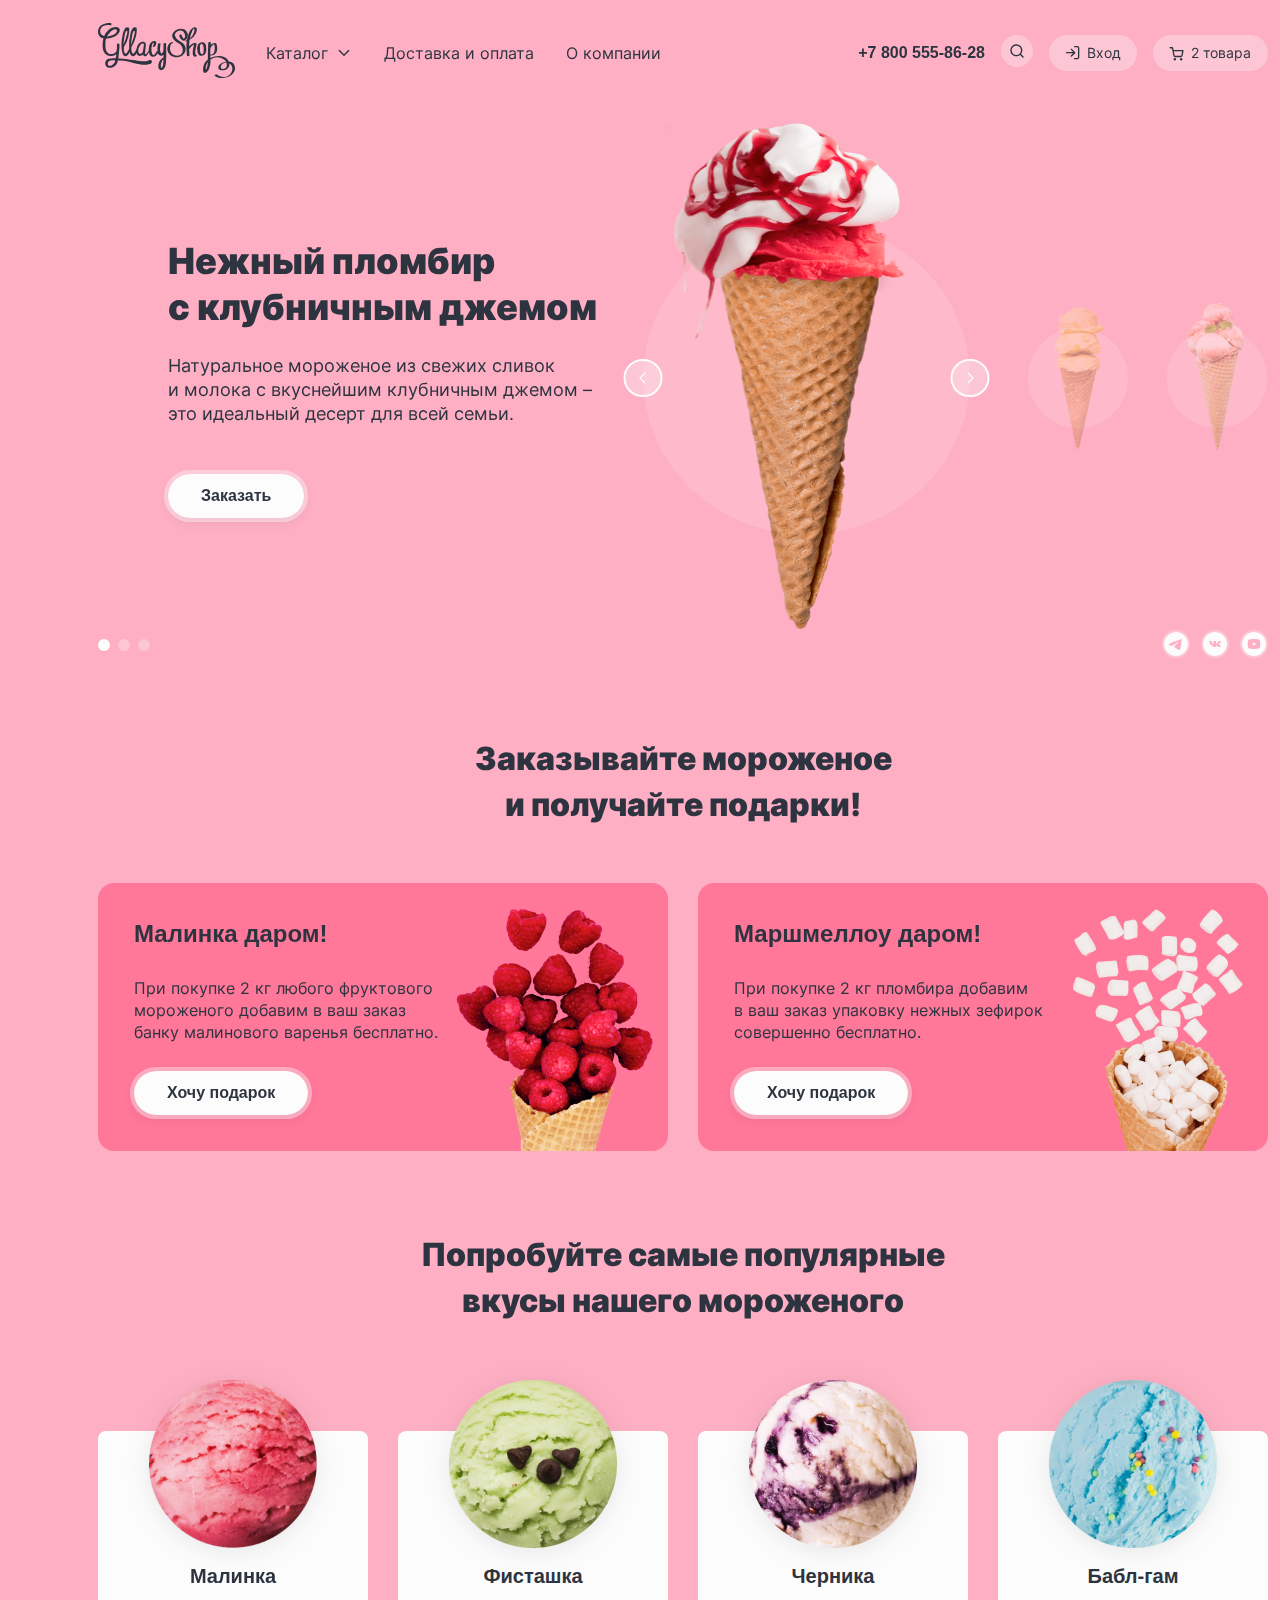
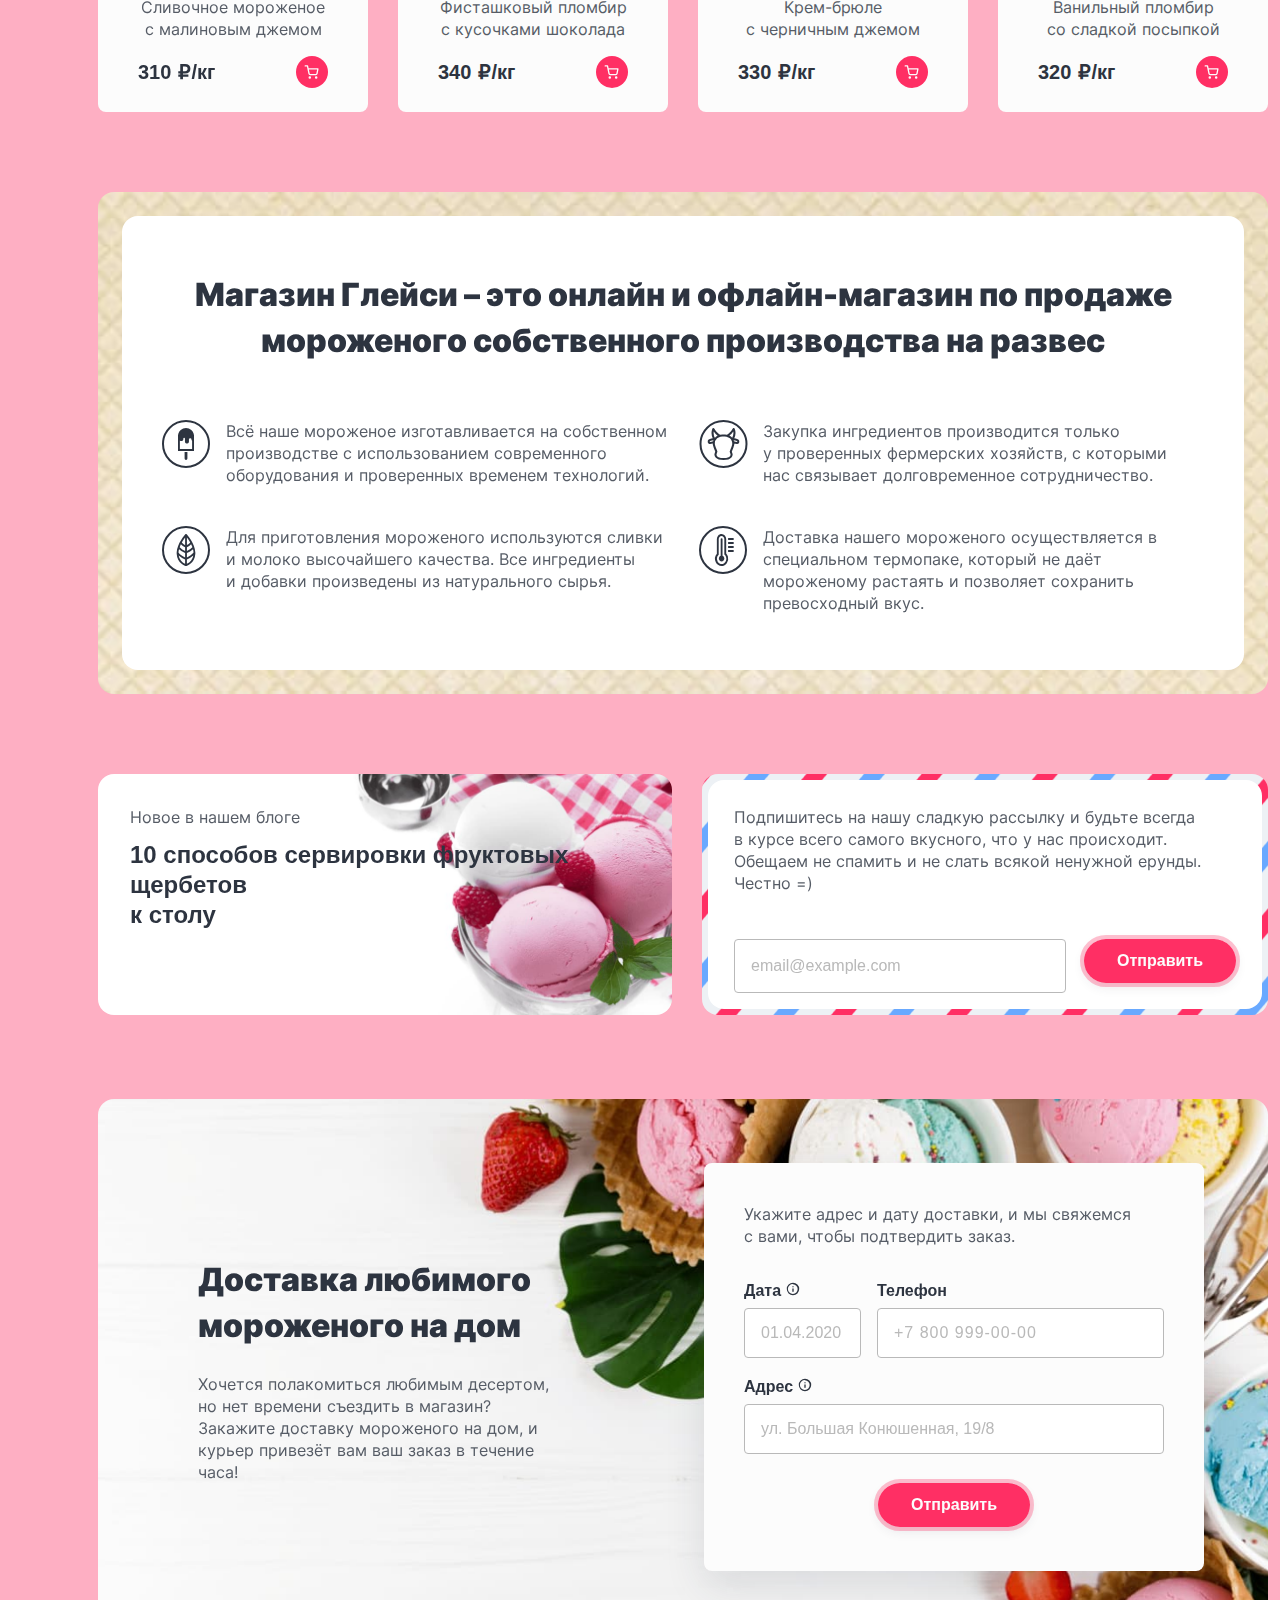
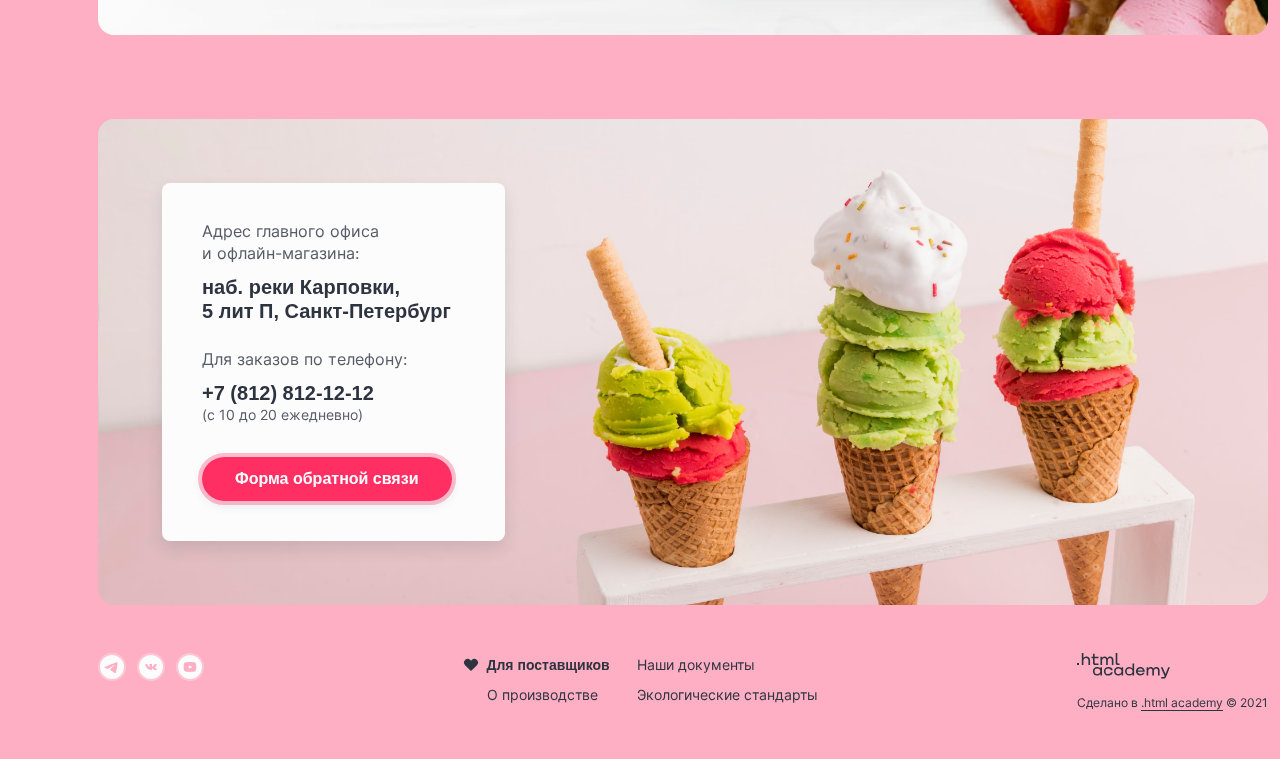
==== commit 34e14a48: "Добавлено dropdown-menu и попап для поиска по сайту" ====
--- a/index.html
+++ b/index.html
@@ -14,11 +14,28 @@
         <nav class="navigation navigation-site">
           <ul class="navigation__list">
             <li class="navigation__item">
-              <a class="navigation__link navigation__link--catalog" href="catalog.html">
+              <a class="navigation__link navigation__link--catalog" href="#">
                 <span class="navigation__link-text">Каталог</span>
                 <svg class="navigation__link-icon" width="16" height="17" fill="none" xmlns="http://www.w3.org/2000/svg"><path fill-rule="evenodd" clip-rule="evenodd" d="M3.8 7.05a.67.67 0 1 0-.93.95l4.66 4.66a.66.66 0 0 0 .95 0L13.14 8a.67.67 0 0 0-.94-.95L8 11.25l-4.2-4.2Z"/></svg>
               </a>
               <span class="visually-hidden">Открыть дополнительное меню каталога</span>
+              <div class="popup popup--hidden dropdown-menu">
+                <h3 class="dropdown-menu__title">Новинки</h3>
+                <ul class="dropdown-menu__list">
+                  <li class="dropdown-menu__item">
+                    <a class="dropdown-menu__link" href="catalog.html">Сливочное</a>
+                  </li>
+                  <li class="dropdown-menu__item">
+                    <a class="dropdown-menu__link" href="#">Щербеты</a>
+                  </li>
+                  <li class="dropdown-menu__item">
+                    <a class="dropdown-menu__link" href="#">Фруктовый лед</a>
+                  </li>
+                  <li class="dropdown-menu__item">
+                    <a class="dropdown-menu__link" href="#">Мелорин</a>
+                  </li>
+                </ul>
+              </div>
             </li>
             <li class="navigation__item">
               <a class="navigation__link" href="#">Доставка и оплата</a>
@@ -36,6 +53,14 @@
                 <svg class="navigation__link-icon" xmlns="http://www.w3.org/2000/svg" width="16" height="16" fill="none"><path fill-rule="evenodd" clip-rule="evenodd" d="M2.66 7.33a4.67 4.67 0 1 1 9.34 0 4.67 4.67 0 0 1-9.34 0Zm8.42 4.69a6 6 0 1 1 .94-.94l2.45 2.45a.67.67 0 1 1-.94.94l-2.45-2.45Z"/></svg>
                 <span class="visually-hidden">Поиск</span>
               </a>
+              <div class="popup popup__search popup__search--hidden">
+                <form class="form" action="https://echo.htmlacademy.ru/" method="post">
+                  <input class="form__input popup__input" type="text" name="search" placeholder="Поиск по сайту">
+                  <button class="popup__clear-button popup__clear-button--hidden" type="reset">
+                    <svg class="popup__clear-icon" xmlns="http://www.w3.org/2000/svg" width="16" height="16" fill="none"><path fill-rule="evenodd" clip-rule="evenodd" d="M12.8 4.14a.67.67 0 1 0-.94-.94L8 7.06 4.14 3.2a.67.67 0 1 0-.94.94L7.06 8 3.2 11.86a.67.67 0 1 0 .94.94L8 8.94l3.86 3.86a.67.67 0 1 0 .94-.94L8.94 8l3.86-3.86Z"/></svg>
+                  </button>
+                </form>
+              </div>
             </li>
             <li class="navigation__item navigation-user__item">
               <a class="navigation__link navigation-user__link navigation-user__link--login" href="#">
@@ -103,7 +128,7 @@
               </button>
             </li>
           </ol>
-          <ul class="slider__social-list social-list">
+          <ul class="slider__social-list social social-list">
             <li class="slider__social-item social-item">
               <a class="social__link" href="#" target="_blank">
                 <span class="social__underlay"></span>
@@ -286,7 +311,7 @@
     </main>
     <footer class="footer">
       <div class="footer__wrapper">
-        <ul class="footer__social-list social-list">
+        <ul class="footer__social-list social social-list">
           <li class="footer__social-item social-item">
             <a class="social__link" href="https://t.me/htmlacademy" target="_blank">
               <span class="social__underlay"></span>
--- a/style/style.css
+++ b/style/style.css
@@ -67,6 +67,8 @@
   outline: 4px solid rgba(252, 252, 252, 0.4);
   background-color: #fcfcfc;
   color: #2d3440;
+  margin-right: 6px;
+  margin-bottom: 10px;
 }
 
 .button--primary:hover {
@@ -98,6 +100,7 @@
 }
 
 .button--extra {
+  margin-bottom: 10px;
   border-radius: 26px;
   outline: 4px solid rgba(255, 47, 100, 0.3);
   background-color: #ff2f64;
@@ -225,6 +228,7 @@
 .navigation-user {
   width: 470px;
   display: flex;
+  flex-wrap: wrap;
   justify-content: end;
 }
 
@@ -238,6 +242,11 @@
   padding: 0;
   list-style-type: none;
   display: flex;
+  flex-wrap: wrap;
+}
+
+.navigation__item {
+  position: relative;
 }
 
 .navigation__link {
@@ -336,6 +345,7 @@
 
 .slider__title {
   margin: 0;
+  margin-top: 10px;
   margin-bottom: 24px;
   font-size: 36px;
   font-weight: 900;
@@ -509,6 +519,8 @@
   list-style-type: none;
   display: flex;
   gap: 11px;
+  flex-wrap: wrap;
+  max-width: 350px;
 }
 
 .slider__social-list {
@@ -599,8 +611,8 @@
 }
 
 .banner {
-  width: 570px;
-  padding: 36px 200px 36px 36px;
+  width: 100%;
+  padding: 36px 200px 26px 36px;
   border-radius: 16px;
 }
 
@@ -632,7 +644,7 @@
 
 /* goods */
 .goods {
-  margin-bottom: 40px;
+  margin-bottom: 30px;
 }
 
 .goods__title {
@@ -769,7 +781,7 @@
 
 /* description */
 .description {
-  margin-top: 24px;
+  margin-top: 34px;
   margin-bottom: 80px;
   padding: 24px;
   border-radius: 16px;
@@ -852,13 +864,13 @@
 .newsletter-container {
   display: flex;
   gap: 30px;
-  margin-bottom: 80px;
+  margin-bottom: 84px;
 }
 
 .news {
-  width: 580px;
+  width: 100%;
   border-radius: 16px;
-  background: #d3d3d3 url("../img/news-set-up.jpg") no-repeat bottom -113px right -78px;
+  background: #d3d3d3 url("../img/news-set-up.jpg") no-repeat bottom -105px right -78px;
   background-size: 115%;
   color: #2d3440;
   padding: 33px 100px 32px 32px;
@@ -875,6 +887,8 @@
 }
 
 .news__link {
+  display: block;
+  margin-bottom: 5px;
   color: #2d3440;
   font-size: 24px;
   font-weight: 700;
@@ -883,7 +897,7 @@
 }
 
 .newsletter {
-  width: 570px;
+  width: 100%;
   background: #ffffff url("../img/post-background.png") center center;
   border-radius: 16px;
   padding: 6px;
@@ -894,6 +908,7 @@
   background-color: #ffffff;
   color: #565c66;
   padding: 26px;
+  padding-bottom: 16px;
   border-radius: 16px;
 }
 
@@ -1002,6 +1017,7 @@
 
 .delivery__description {
   margin: 0;
+  margin-bottom: 5px;
   font-size: 16px;
   font-weight: 400;
   line-height: 22px;
@@ -1013,6 +1029,7 @@
   background-color: #fcfcfc;
   color: #565c66;
   padding: 40px;
+  padding-bottom: 34px;
   border-radius: 8px;
   box-shadow: 0 15px 40px 0 rgba(45, 52, 64, 0.12);
 }
@@ -1059,6 +1076,7 @@
 .delivery__button {
   display: block;
   margin: auto;
+  margin-bottom: 10px;
 }
 
 /* tooltip */
@@ -1119,6 +1137,8 @@
   color: #2d3440;
   width: 343px;
   padding: 40px;
+  padding-top: 37px;
+  padding-bottom: 30px;
   box-sizing: border-box;
 }
 
@@ -1170,17 +1190,24 @@
   justify-content: space-between;
 }
 
+.footer__navigation {
+  max-width: 500px;
+}
+
 .footer__list {
   margin: 0;
   padding: 0;
   list-style-type: none;
   display: grid;
-  grid-template-columns: repeat(2, max-content);
+  grid-template-columns: 150px 206px;
   row-gap: 8px;
 }
 
+.footer__item {
+  padding-left: 24px;
+}
+
 .footer__link {
-  padding-left: 24px;
   text-decoration: none;
   color: #2d3440;
   font-size: 14px;
@@ -1196,10 +1223,14 @@
 .footer__link--current::before {
   position: absolute;
   top: 0;
-  left: 0;
+  left: -24px;
   width: 16px;
   height: 16px;
   content: url("../img/heart-fill.svg");
+}
+
+.footer__credits {
+  max-width: 250px;
 }
 
 .footer__html-academy-logo {
@@ -1232,11 +1263,15 @@
   padding: 0;
   list-style-type: none;
   display: flex;
+  flex-wrap: wrap;
   gap: 28px;
 }
 
+.breadcrumbs__item {
+  position: relative;
+}
+
 .breadcrumbs__link {
-  position: relative;
   color: #2d3440;
   font-size: 14px;
   font-weight: 700;
@@ -1544,6 +1579,7 @@
 
 .filter__button {
   align-self: end;
+  margin-left: 5px;
 }
 
 /* pagination */
@@ -1590,6 +1626,7 @@
 
 .pagination__list {
   display: flex;
+  flex-wrap: wrap;
   margin: 0;
   padding: 0;
   list-style-type: none;
@@ -1603,8 +1640,8 @@
   padding: 2px 8px;
   border: none;
   background-color: transparent;
-  width: 24px;
-  height: 24px;
+  min-width: 24px;
+  min-height: 24px;
   border-radius: 50px;
   color: #2d3440;
   font-size: 16px;
@@ -1631,32 +1668,151 @@
   background-color: #fcfcfc;
 }
 
-.popup-opened {
+.popup--opened {
   border-radius: 30px;
   background-color: #ff4a78;
   color: #fcfcfc;
 }
 
-.popup-opened:hover {
+.popup--opened:hover {
   border-radius: 30px;
   opacity: 0.6;
   background-color: #ff4a78;
 }
 
-.popup-opened:focus {
+.popup--opened:focus {
   border: none;
   border-radius: 30px;
   outline: 2px solid #000000;
   background-color: #ff4a78;
 }
 
-.popup-opened:active {
+.popup--opened:active {
   outline: none;
   border-radius: 30px;
   opacity: 0.3;
   background-color: #ff4a78;
 }
 
-.popup-opened .navigation__link-icon {
+.popup--opened .navigation__link-icon {
   fill: #fcfcfc;
 }
+
+.popup--opened.navigation__link--catalog .navigation__link-icon {
+  transform: rotateX(180deg) translateY(-1px);
+}
+
+.popup--hidden {
+  display: none;
+}
+
+.popup {
+  position: absolute;
+  top: 41px;
+  padding: 8px 0;
+  border-radius: 4px;
+  background-color: #fcfcfc;
+  box-shadow: 0 8px 16px 0 rgba(45, 52, 64, 0.12);
+  color: #2d3440;
+  font-size: 14px;
+  font-weight: 400;
+  line-height: 20px;
+  z-index: 1;
+}
+
+.popup__search {
+  box-sizing: border-box;
+  position: absolute;
+  right: 0;
+  padding: 24px 16px;
+  width: 356px;
+  z-index: 2;
+}
+
+.popup__search--hidden {
+  display: none;
+}
+
+.popup__input {
+  width: 324px;
+}
+
+.popup__clear-button {
+  position: absolute;
+  top: 40px;
+  right: 25px;
+  margin: 0;
+  padding: 0;
+  background-color: transparent;
+  border: none;
+}
+
+.popup__clear-button--hidden {
+  display: none;
+}
+
+.popup__clear-icon {
+  fill: #2d3440;
+  opacity: 0.4;
+}
+
+.navigation__item:hover .popup {
+  display: block;
+}
+
+.dropdown-menu {
+  width: 135px;
+  left: 0;
+}
+
+.dropdown-menu__title {
+  position: relative;
+  margin: 0;
+  padding: 8px 16px;
+  font-weight: 700;
+  letter-spacing: -1px;
+}
+
+.dropdown-menu__title::after {
+  position: absolute;
+  bottom: -4px;
+  left: 16px;
+  right: 16px;
+  height: 1px;
+  background-color: #b9b9b9;
+  content: "";
+}
+
+.dropdown-menu__list {
+  margin: 0;
+  padding: 0;
+  padding-top: 9px;
+  list-style-type: none;
+}
+
+.dropdown-menu__link {
+  display: block;
+  padding: 6px 16px;
+  padding-right: 12px;
+  text-decoration: none;
+  color: #2d3440;
+}
+
+.dropdown-menu__link:hover {
+  background-color: #ffcbd8;
+}
+
+.dropdown-menu__link:active {
+  background-color: #ff7799;
+}
+
+.dropdown-menu__link--current {
+  background-color: #ff4a78;
+  color: #fcfcfc;
+}
+
+.dropdown-menu__link--current:hover,
+.dropdown-menu__link--current:active {
+  background-color: #ff4a78;
+  color: #fcfcfc;
+}
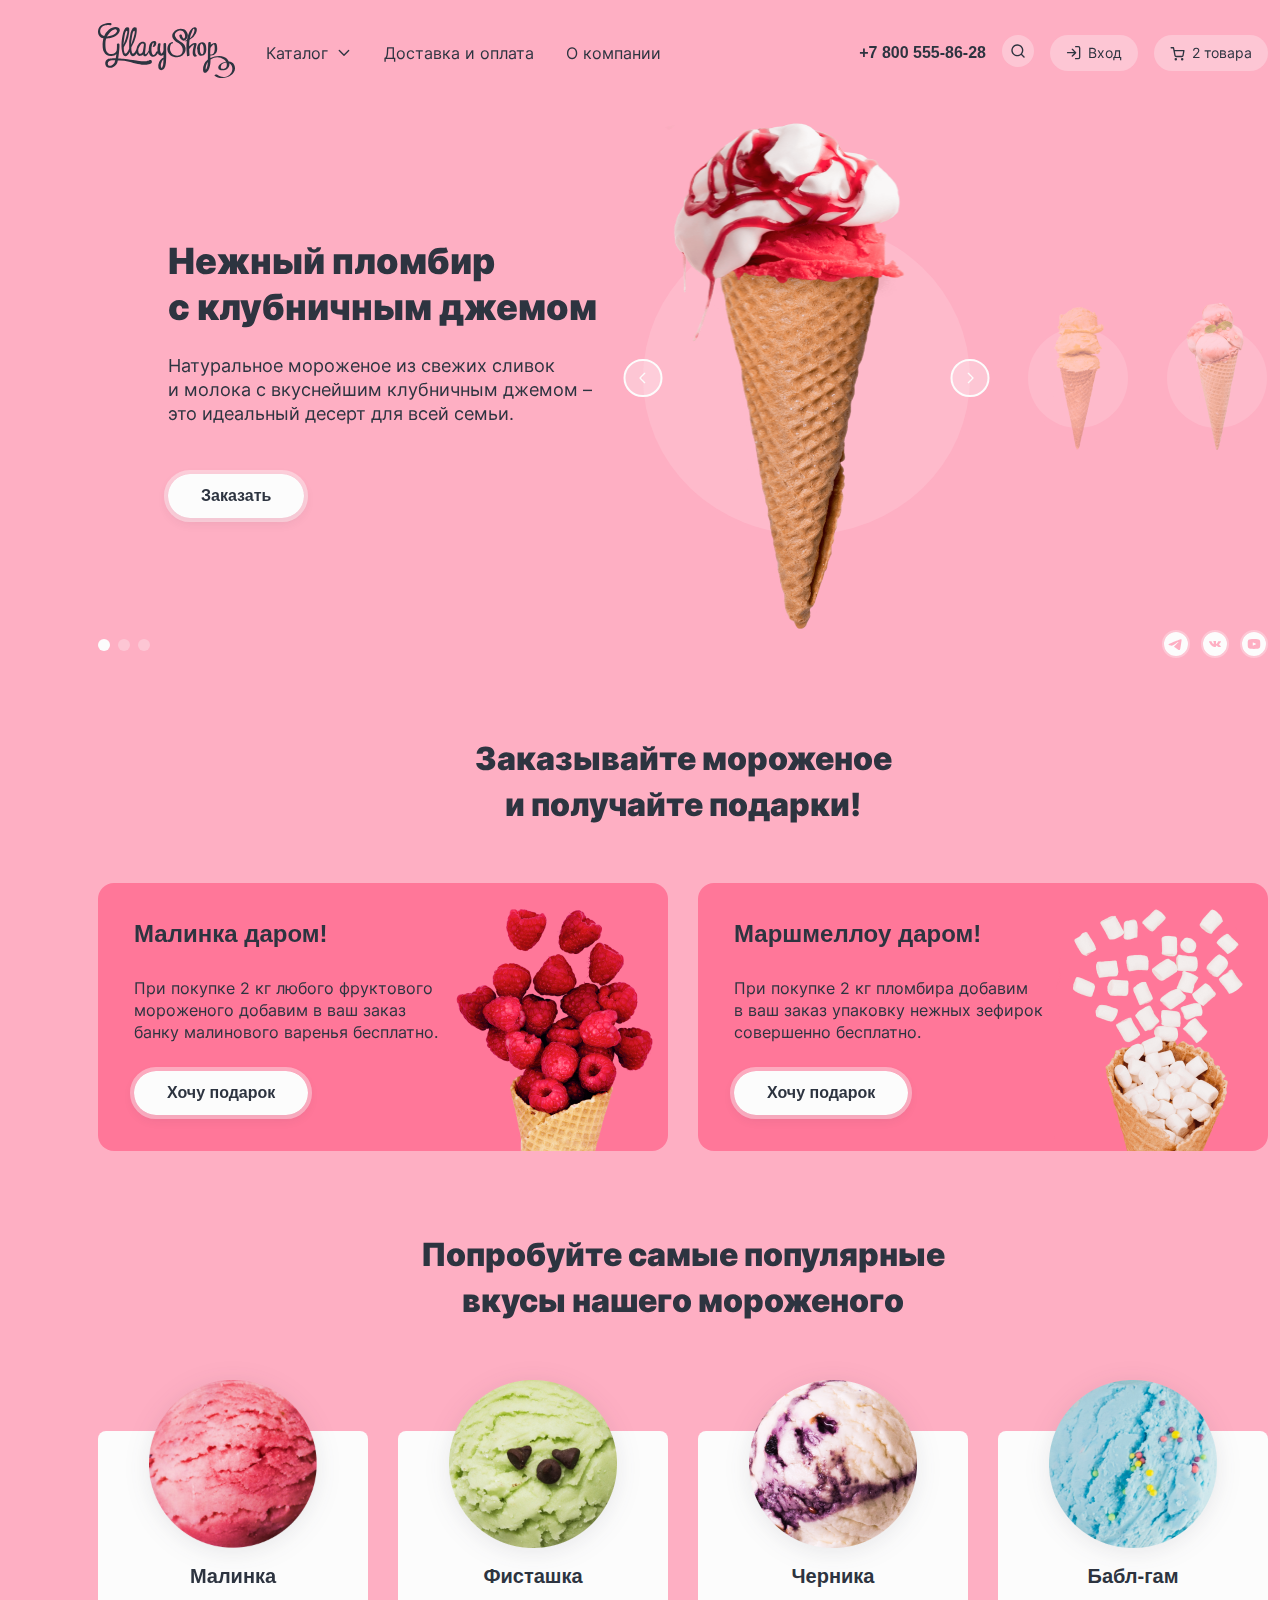
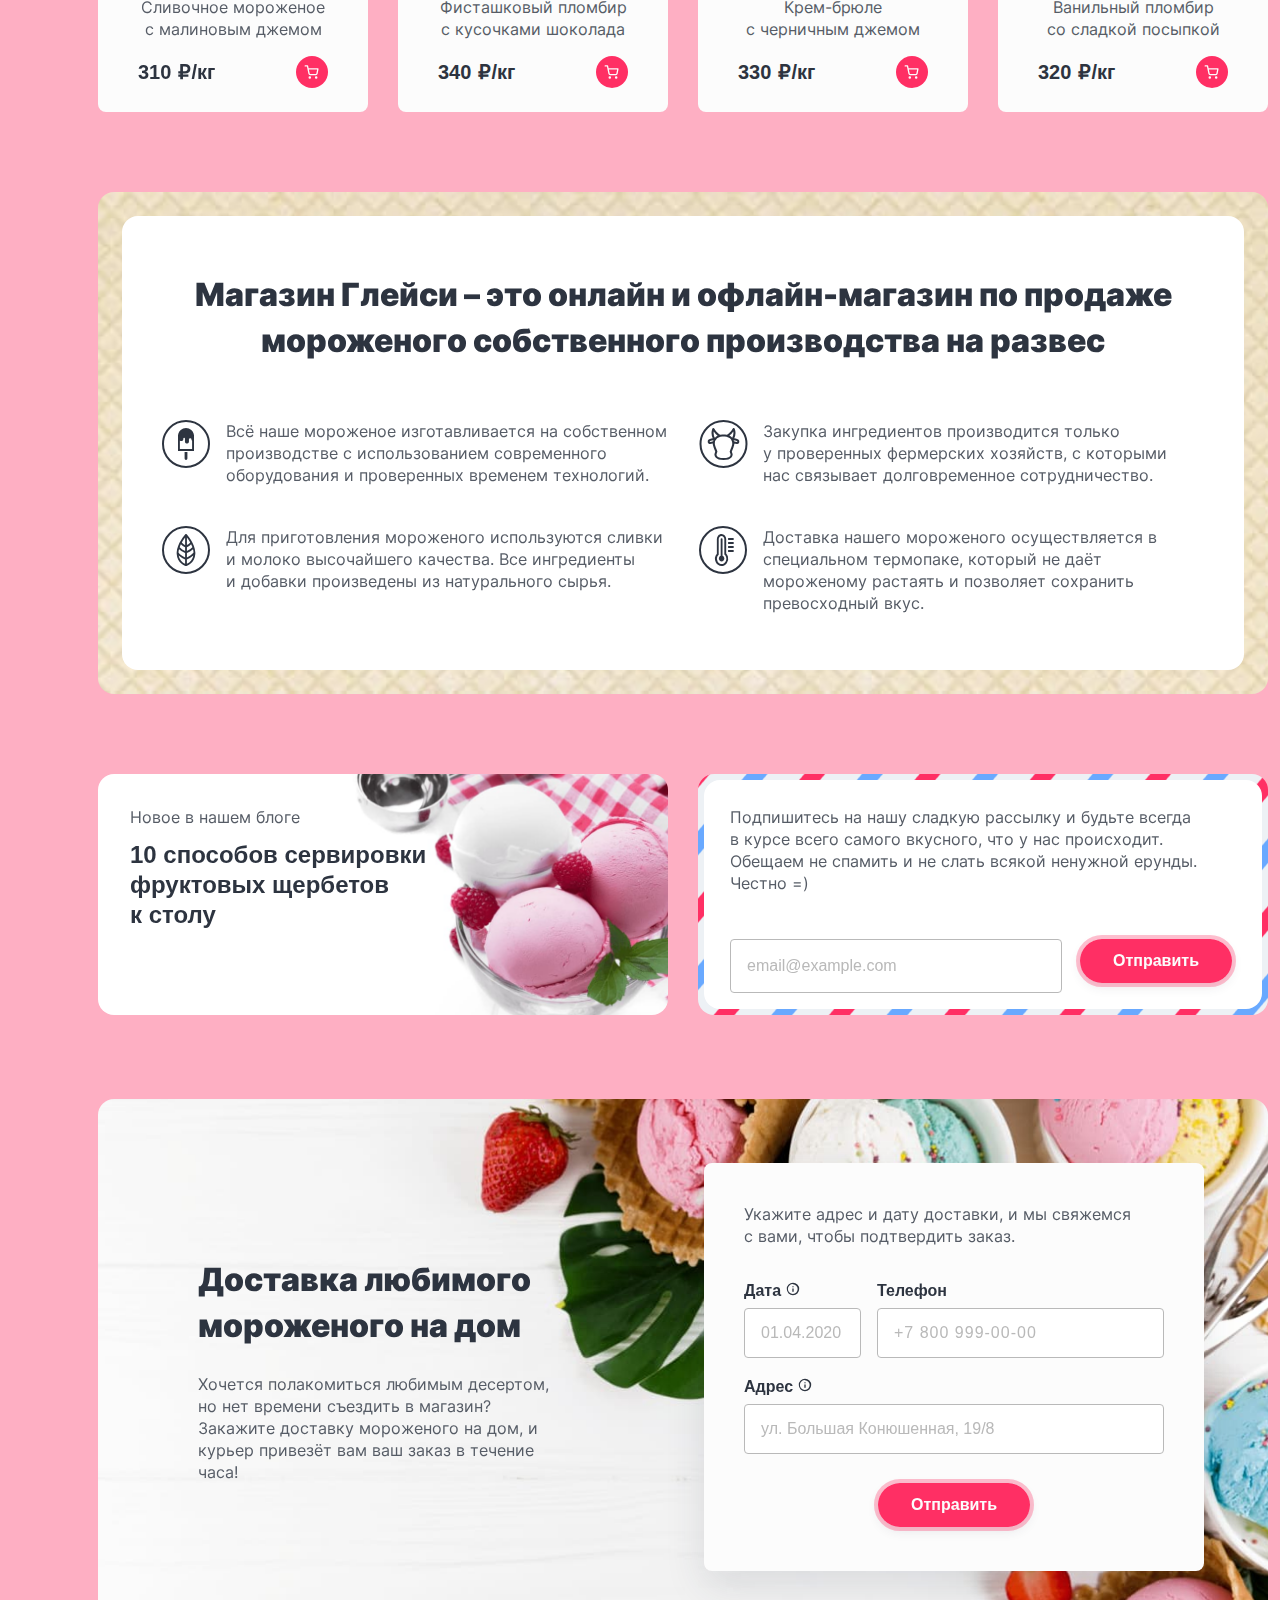
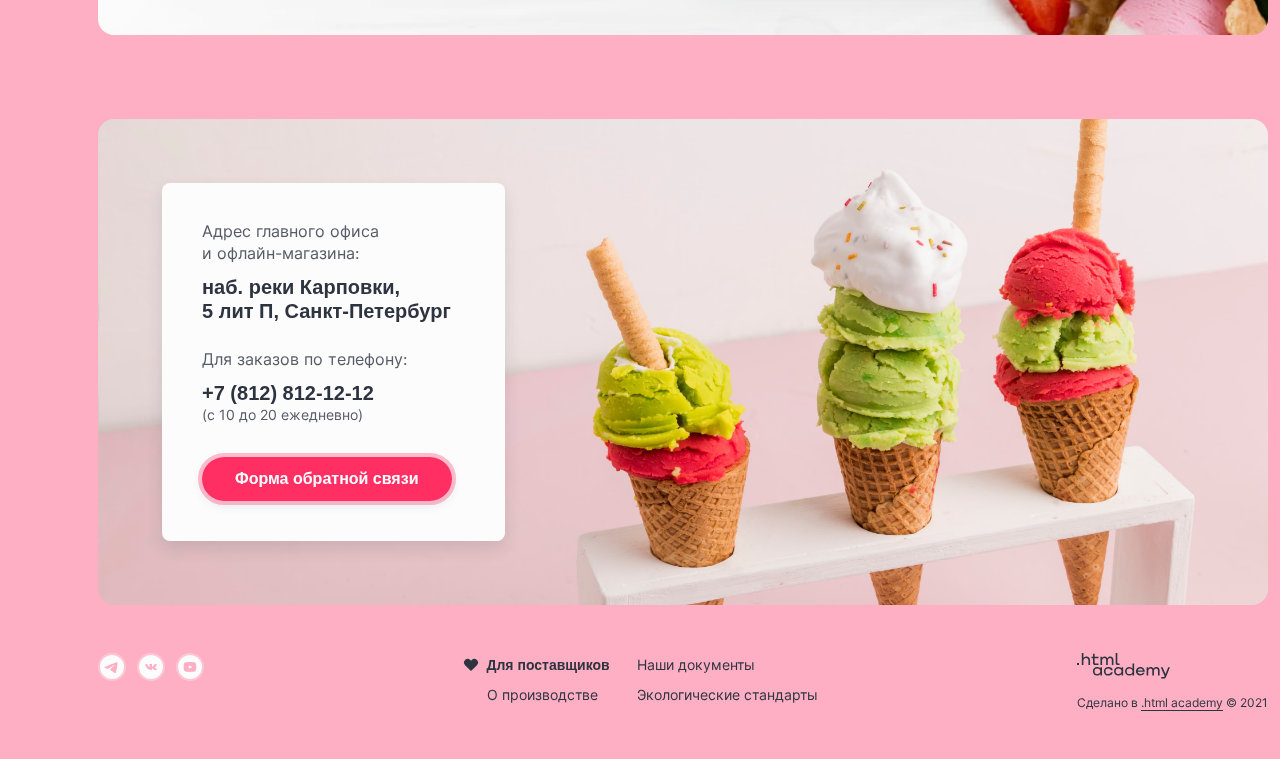
==== commit 7b2c3dae: "попап корзины" ====
--- a/index.html
+++ b/index.html
@@ -53,7 +53,7 @@
                 <svg class="navigation__link-icon" xmlns="http://www.w3.org/2000/svg" width="16" height="16" fill="none"><path fill-rule="evenodd" clip-rule="evenodd" d="M2.66 7.33a4.67 4.67 0 1 1 9.34 0 4.67 4.67 0 0 1-9.34 0Zm8.42 4.69a6 6 0 1 1 .94-.94l2.45 2.45a.67.67 0 1 1-.94.94l-2.45-2.45Z"/></svg>
                 <span class="visually-hidden">Поиск</span>
               </a>
-              <div class="popup popup__search popup__search--hidden">
+              <div class="popup popup--search popup--hidden">
                 <form class="form" action="https://echo.htmlacademy.ru/" method="post">
                   <input class="form__input popup__input" type="text" name="search" placeholder="Поиск по сайту">
                   <button class="popup__clear-button popup__clear-button--hidden" type="reset">
@@ -67,13 +67,78 @@
                 <svg class="navigation__link-icon" xmlns="http://www.w3.org/2000/svg" width="16" height="16" fill="none"><path fill-rule="evenodd" clip-rule="evenodd" d="M9 1.67c0-.37.3-.67.67-.67h2.66a2 2 0 0 1 2 2v9.33a2 2 0 0 1-2 2H9.67a.67.67 0 1 1 0-1.33h2.66a.67.67 0 0 0 .67-.67V3a.67.67 0 0 0-.67-.67H9.67A.67.67 0 0 1 9 1.67Zm-3.14 2.2a.67.67 0 0 1 .94 0l3.33 3.32a.69.69 0 0 1 .13.18.66.66 0 0 1-.13.77L6.8 11.47a.67.67 0 1 1-.94-.94l2.2-2.2h-6.4a.67.67 0 1 1 0-1.33h6.4l-2.2-2.2a.67.67 0 0 1 0-.94Z"/></svg>
                 <span>Вход</span>
               </a>
+              <div class="popup popup--login popup--hidden">
+                <h2 class="popup__title">Личный кабинет</h2>
+                <form class="form popup--login-form" action="https://echo.htmlacademy.ru/" method="post">
+                  <input class="form__input popup__input popup__input--login" type="email" name="email" placeholder="email@example.com">
+                  <input class="form__input popup__input popup__input--password" type="password" name="password">
+                  <button class="button button--extra popup--login-button" type="submit">Войти</button>
+                  <a class="popup__link popup__link--restore-password" href="#">Забыли пароль?</a>
+                  <a class="popup__link popup__link--register" href="#">Регистрация</a>
+                </form>
+              </div>
             </li>
             <li class="navigation__item navigation-user__item">
               <a class="navigation__link navigation-user__link navigation-user__link--cart" href="#">
                 <svg class="navigation__link-icon" xmlns="http://www.w3.org/2000/svg" width="16" height="17" fill="none"><path fill-rule="evenodd" clip-rule="evenodd" d="M1.17 2.1a.67.67 0 0 0 0 1.34h1.77l.47 2.34v.05l.97 4.83a1.83 1.83 0 0 0 1.82 1.47h5.62a1.83 1.83 0 0 0 1.82-1.47l.93-4.86a.67.67 0 0 0-.66-.8h-9.3l-.47-2.36a.67.67 0 0 0-.66-.53H1.17Zm4.52 8.3-.81-4.06h8.23l-.78 4.07a.5.5 0 0 1-.49.39H6.18a.5.5 0 0 1-.49-.4Zm-1.13 3.96a1.25 1.25 0 1 1 2.49 0 1.25 1.25 0 0 1-2.5 0Zm6.37 0a1.25 1.25 0 1 1 2.5 0 1.25 1.25 0 0 1-2.5 0Z"/></svg>
                 <span class="visually-hidden">Корзина</span>
                 <span>2 товара</span>
-              </a>
+                <span class="navigation__link--hidden-text">Нет товаров</span>
+              </a>
+              <div class="popup cart popup--hidden">
+                <h2 class="popup__title">Корзина</h2>
+                <ul class="cart__list">
+                  <li class="cart__item">
+                    <img class="cart__image" src="img/cart-raspberry.png" width="46" height="46" alt="Малинка.">
+                    <h3 class="cart__title">Малинка</h3>
+                    <p class="cart__cost-container">
+                      <span class="cart__weight-info">
+                        <output class="cart__weight">1</output> кг
+                      </span> х
+                      <span class="cart__cost-info">
+                        <output class="cart__cost">310</output> ₽
+                      </span>
+                    </p>
+                    <span class="cart__price-container">
+                      <output class="cart__price">310</output> ₽
+                    </span>
+                    <button class="cart__delete-item-button" type="button">
+                      <svg class="cart__delete-item-icon" xmlns="http://www.w3.org/2000/svg" width="16" height="16" fill="none"><path fill-rule="evenodd" clip-rule="evenodd" d="M12.8 4.14a.67.67 0 1 0-.94-.94L8 7.06 4.14 3.2a.67.67 0 1 0-.94.94L7.06 8 3.2 11.86a.67.67 0 1 0 .94.94L8 8.94l3.86 3.86a.67.67 0 1 0 .94-.94L8.94 8l3.86-3.86Z"/></svg>
+                      <span class="visually-hidden">Удалить из корзины</span>
+                    </button>
+                  </li>
+                  <li class="cart__item">
+                    <img class="cart__image" src="img/cart-bubble-gum.png" width="46" height="46" alt="Бабл-гам.">
+                    <h3 class="cart__title">Бабл-гам</h3>
+                    <p class="cart__cost-container">
+                      <span class="cart__weight-info">
+                        <output class="cart__weight">1,5</output> кг
+                      </span> х
+                      <span class="cart__cost-info">
+                        <output class="cart__cost">320</output> ₽
+                      </span>
+                    </p>
+                    <span class="cart__price-container">
+                      <output class="cart__price">480</output> ₽
+                    </span>
+                    <button class="cart__delete-item-button" type="button">
+                      <svg class="cart__delete-item-icon" xmlns="http://www.w3.org/2000/svg" width="16" height="16" fill="none"><path fill-rule="evenodd" clip-rule="evenodd" d="M12.8 4.14a.67.67 0 1 0-.94-.94L8 7.06 4.14 3.2a.67.67 0 1 0-.94.94L7.06 8 3.2 11.86a.67.67 0 1 0 .94.94L8 8.94l3.86 3.86a.67.67 0 1 0 .94-.94L8.94 8l3.86-3.86Z"/></svg>
+                      <span class="visually-hidden">Удалить из корзины</span>
+                    </button>
+                  </li>
+                </ul>
+                <div class="cart__summary-container">
+                  <button class="button button--extra" type="submit">Оформить заказ</button>
+                  <p class="cart__total-value-container">
+                    <span class="cart__total-price">Итого:
+                      <output class="cart__total-value">790</output> ₽
+                    </span>
+                  </p>
+                </div>
+              </div>
+              <div class="popup cart cart--empty popup--hidden">
+                <h2 class="popup__title popup__title--empty-cart">Ваша корзина пока пуста</h2>
+              </div>
             </li>
           </ul>
         </nav>
@@ -244,7 +309,7 @@
         <div class="newsletter-container">
           <article class="news">
             <h3 class="news__title">Новое в нашем блоге</h3>
-            <a class="news__link" href="#" target="_blank">10 способов сервировки фруктовых щербетов <br> к столу</a>
+            <a class="news__link" href="#" target="_blank">10 способов сервировки <br> фруктовых щербетов <br> к столу</a>
           </article>
           <section class="newsletter">
             <div class="newsletter__content">
@@ -360,5 +425,19 @@
         </div>
       </div>
     </footer>
+
+    <script>
+      const navItems = document.querySelectorAll(".navigation__item");
+
+      navItems.forEach (navItem => {
+        const navLink = navItem.querySelector(".navigation__link");
+        const popup = navItem.querySelector(".popup");
+
+        navLink.addEventListener("click", function () {
+          navLink.classList.toggle("popup--opened");
+          popup.classList.toggle("popup--hidden");
+        });
+      });
+    </script>
   </body>
 </html>
--- a/style/style.css
+++ b/style/style.css
@@ -222,11 +222,10 @@
 }
 
 .navigation-site {
-  width: 550px;
+  margin-right: auto;
 }
 
 .navigation-user {
-  width: 470px;
   display: flex;
   flex-wrap: wrap;
   justify-content: end;
@@ -297,7 +296,6 @@
 
 .navigation__link--phone {
   font-weight: 700;
-  /* padding: 8px 0; */
 }
 
 .navigation__link--search {
@@ -305,12 +303,15 @@
   border-radius: 50%;
 }
 
+.navigation__link--hidden-text {
+  display: none;
+}
+
 .navigation-user__link--login {
   font-size: 14px;
 }
 
 .navigation-user__link--cart {
-  width: 115px;
   font-size: 14px;
 }
 
@@ -862,13 +863,13 @@
 
 /* newsletter-container */
 .newsletter-container {
-  display: flex;
+  display: grid;
+  grid-template-columns: repeat(2, 1fr);
   gap: 30px;
   margin-bottom: 84px;
 }
 
 .news {
-  width: 100%;
   border-radius: 16px;
   background: #d3d3d3 url("../img/news-set-up.jpg") no-repeat bottom -105px right -78px;
   background-size: 115%;
@@ -897,7 +898,6 @@
 }
 
 .newsletter {
-  width: 100%;
   background: #ffffff url("../img/post-background.png") center center;
   border-radius: 16px;
   padding: 6px;
@@ -1720,7 +1720,7 @@
   z-index: 1;
 }
 
-.popup__search {
+.popup--search {
   box-sizing: border-box;
   position: absolute;
   right: 0;
@@ -1729,10 +1729,6 @@
   z-index: 2;
 }
 
-.popup__search--hidden {
-  display: none;
-}
-
 .popup__input {
   width: 324px;
 }
@@ -1756,8 +1752,196 @@
   opacity: 0.4;
 }
 
-.navigation__item:hover .popup {
-  display: block;
+.popup--login {
+  box-sizing: border-box;
+  right: 0;
+  width: 420px;
+  padding: 48px;
+  padding-bottom: 43px;
+  z-index: 2;
+}
+
+.popup--login-form {
+  display: grid;
+  grid-template-columns: repeat(3, 1fr);
+  column-gap: 23px;
+}
+
+.popup__input--login {
+  margin-bottom: 14px;
+  grid-row: 1 / 2;
+  grid-column: 1 / span 3;
+}
+
+.popup__input--login::placeholder {
+  color: #2d3440;
+  font-size: 16px;
+  font-weight: 400;
+  line-height: 20px;
+}
+
+.popup__input--password {
+  margin-bottom: 30px;
+  grid-row: 2 / 3;
+  grid-column: 1 / span 3;
+}
+
+.popup--login-button {
+  padding: 12px 32px;
+  grid-row: 3 / span 2;
+  grid-column: 1 / 2;
+}
+
+.popup__link {
+  position: relative;
+  width: max-content;
+  color: #2d3440;
+  text-decoration: none;
+  font-size: 14px;
+  font-weight: 400;
+  line-height: 20px;
+}
+
+.popup__link::after {
+  position: absolute;
+  right: 0;
+  bottom: 10px;
+  left: 0;
+  height: 1px;
+  background-color: #2d3440;
+  content: "";
+}
+
+.popup__link--restore-password {
+  margin-bottom: -6px;
+  grid-row: 3 / 4;
+  grid-column: 2 / span 2;
+}
+
+.popup__link--register {
+  grid-row: 4 / 5;
+  grid-column: 2 / span 2;
+}
+
+.cart {
+  right: 0;
+  width: 441px;
+  padding: 48px;
+  padding-bottom: 38px;
+  z-index: 2;
+  box-sizing: border-box;
+}
+
+.popup__title {
+  margin: 0;
+  margin-bottom: 32px;
+  color: #2d3440;
+  font-size: 24px;
+  font-weight: 700;
+  line-height: 30px;
+}
+
+.cart__list {
+  margin: 0;
+  margin-bottom: 40px;
+  padding: 0;
+  list-style-type: none;
+  display: flex;
+  flex-direction: column;
+  gap: 24px;
+}
+
+.cart__list::after {
+  height: 1px;
+  transform: translateY(8px);
+  background-color: #e7e7e7;
+  content: "";
+}
+
+.cart__item {
+  display: grid;
+  grid-template-columns: 46px 148px 87px 16px;
+  gap: 4px 16px;
+  align-items: center;
+}
+
+.cart__image {
+  grid-column: 1 / 2;
+  grid-row: 1 / span 2;
+}
+
+.cart__title {
+  margin: 0;
+  color: #2d3440;
+  font-size: 18px;
+  font-weight: 700;
+  line-height: 22px;
+  grid-column: 2 / 3;
+  grid-row: 1 / 2;
+}
+
+.cart__cost-container {
+  margin: 0;
+  color: #b9b9b9;
+  font-size: 14px;
+  font-weight: 400;
+  line-height: 20px;
+  grid-column: 2 / 3;
+  grid-row: 2 / 3;
+}
+
+.cart__price-container {
+  color: #2d3440;
+  font-size: 18px;
+  font-weight: 700;
+  line-height: 22px;
+  grid-column: 3 / 4;
+  grid-row: 1 / span 2;
+}
+
+.cart__delete-item-button {
+  display: flex;
+  align-items: center;
+  margin: 0;
+  padding: 0;
+  border: none;
+  background-color: transparent;
+  grid-column: 4 / 5;
+  grid-row: 1 / span 2;
+}
+
+.cart__delete-item-button:hover {
+  cursor: pointer;
+}
+
+.cart__delete-item-icon {
+  fill: #2d3440;
+}
+
+.cart__summary-container {
+  display: flex;
+  align-items: center;
+  gap: 33px;
+}
+
+.cart__total-value-container {
+  margin: 0;
+  margin-bottom: 10px;
+  font-size: 18px;
+  font-weight: 700;
+  line-height: 22px;
+}
+
+.cart--empty {
+  width: 288px;
+  padding-left: 0;
+  padding-bottom: 48px;
+  padding-right: 0;
+}
+
+.popup__title--empty-cart {
+  margin: 0;
+  text-align: center;
 }
 
 .dropdown-menu {
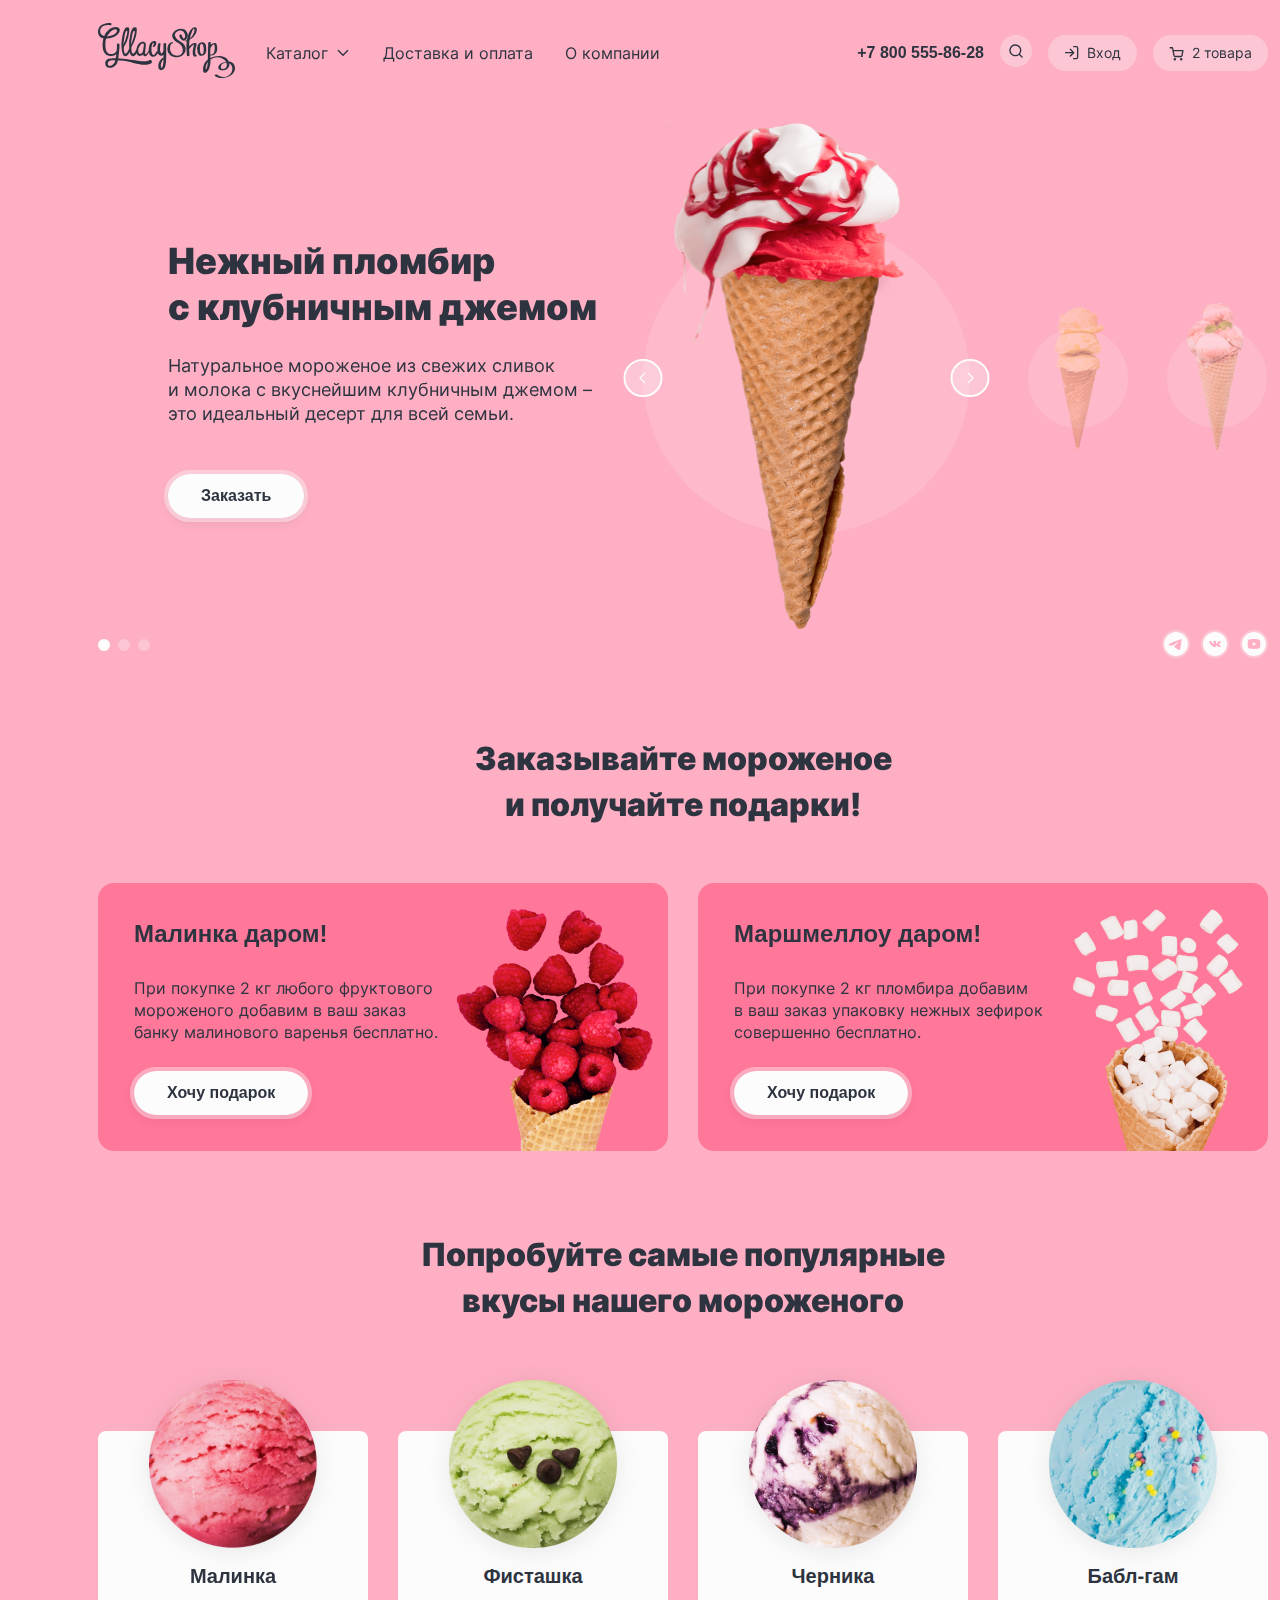
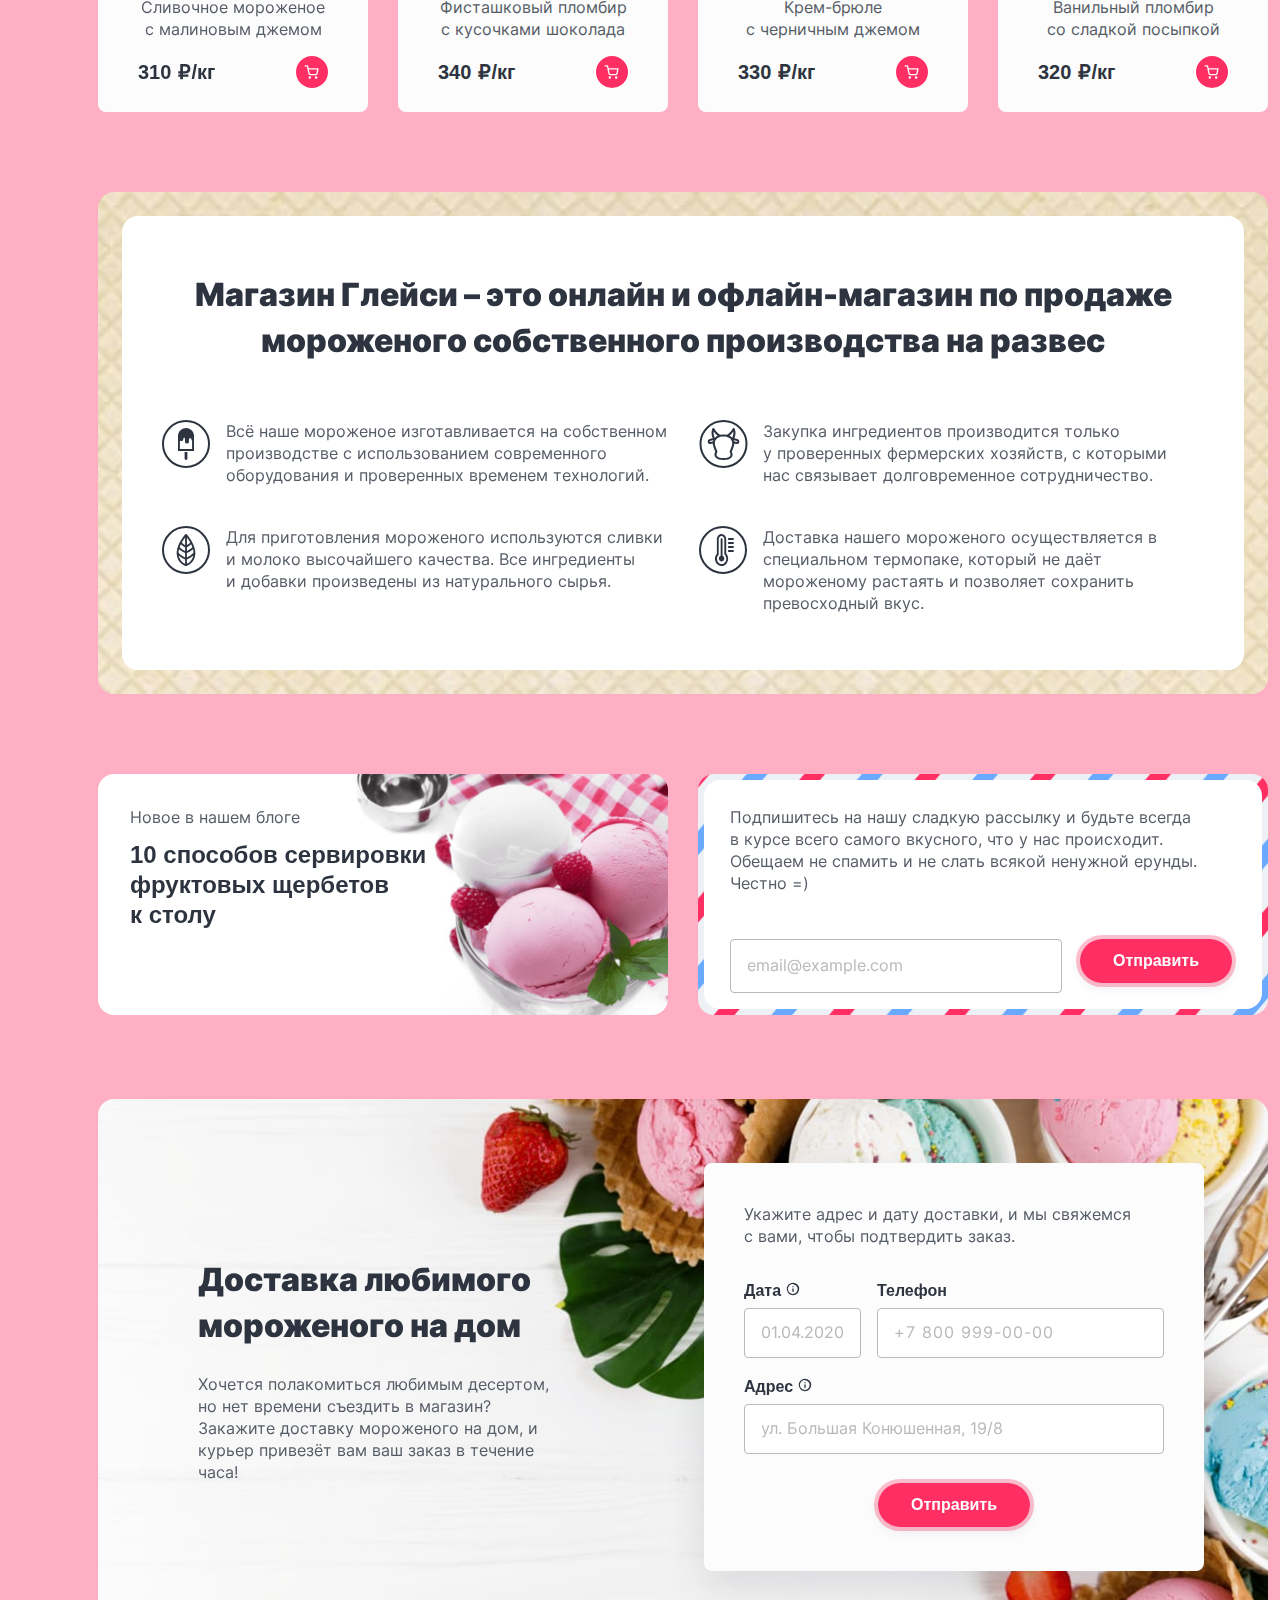
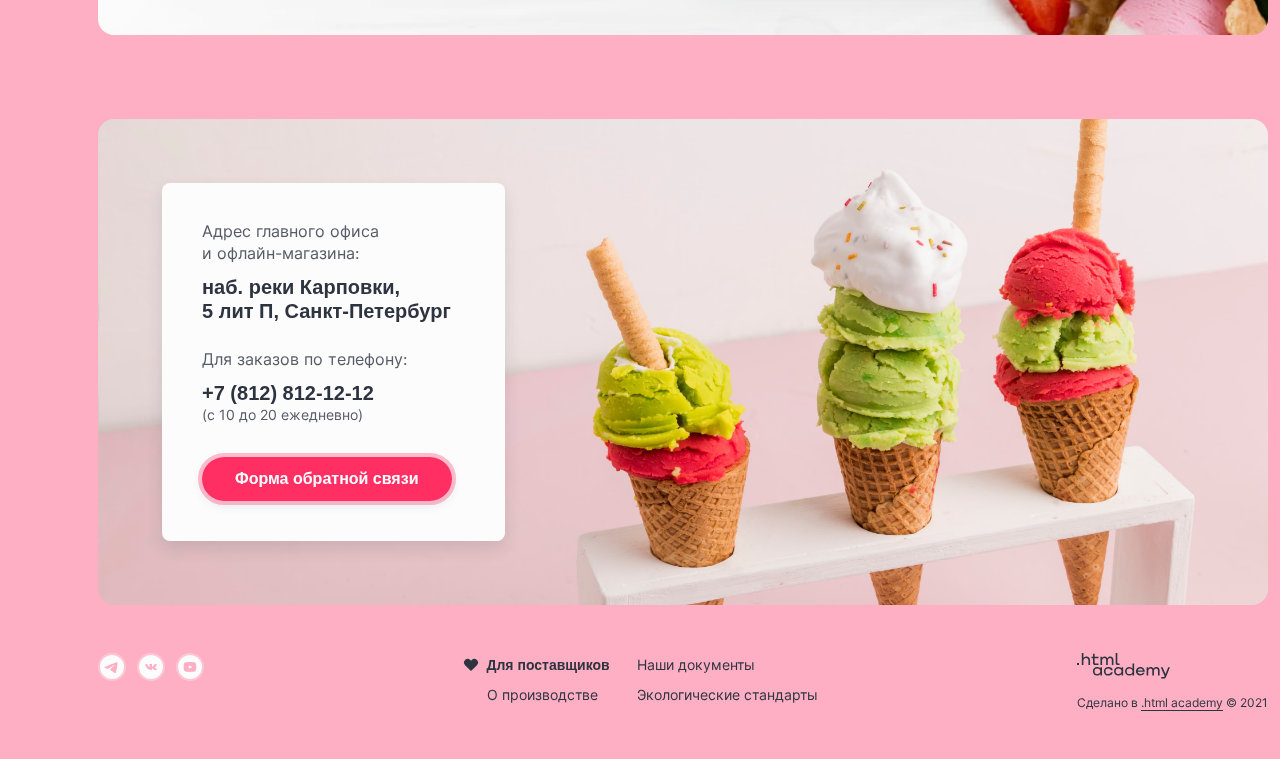
==== commit 47fe9785: "модальное окно, фавикон" ====
--- a/index.html
+++ b/index.html
@@ -3,6 +3,7 @@
   <head>
     <meta charset="utf-8">
     <link rel="stylesheet" href="style/style.css">
+    <link rel="icon" href="favicon-32.ico">
     <title>HTML Academy: {{projectTitle}}</title>
   </head>
   <body>
@@ -50,7 +51,7 @@
           <ul class="navigation__list navigation-user__list">
             <li class="navigation__item navigation-user__item">
               <a class="navigation__link navigation-user__link navigation__link--search" href="#">
-                <svg class="navigation__link-icon" xmlns="http://www.w3.org/2000/svg" width="16" height="16" fill="none"><path fill-rule="evenodd" clip-rule="evenodd" d="M2.66 7.33a4.67 4.67 0 1 1 9.34 0 4.67 4.67 0 0 1-9.34 0Zm8.42 4.69a6 6 0 1 1 .94-.94l2.45 2.45a.67.67 0 1 1-.94.94l-2.45-2.45Z"/></svg>
+                <svg class="navigation__link-icon navigation__link-icon--search" xmlns="http://www.w3.org/2000/svg" width="16" height="16" fill="none"><path fill-rule="evenodd" clip-rule="evenodd" d="M2.66 7.33a4.67 4.67 0 1 1 9.34 0 4.67 4.67 0 0 1-9.34 0Zm8.42 4.69a6 6 0 1 1 .94-.94l2.45 2.45a.67.67 0 1 1-.94.94l-2.45-2.45Z"/></svg>
                 <span class="visually-hidden">Поиск</span>
               </a>
               <div class="popup popup--search popup--hidden">
@@ -69,10 +70,10 @@
               </a>
               <div class="popup popup--login popup--hidden">
                 <h2 class="popup__title">Личный кабинет</h2>
-                <form class="form popup--login-form" action="https://echo.htmlacademy.ru/" method="post">
+                <form class="form popup__form" action="https://echo.htmlacademy.ru/" method="post">
                   <input class="form__input popup__input popup__input--login" type="email" name="email" placeholder="email@example.com">
                   <input class="form__input popup__input popup__input--password" type="password" name="password">
-                  <button class="button button--extra popup--login-button" type="submit">Войти</button>
+                  <button class="button button--extra popup__form-button" type="submit">Войти</button>
                   <a class="popup__link popup__link--restore-password" href="#">Забыли пароль?</a>
                   <a class="popup__link popup__link--register" href="#">Регистрация</a>
                 </form>
@@ -82,8 +83,8 @@
               <a class="navigation__link navigation-user__link navigation-user__link--cart" href="#">
                 <svg class="navigation__link-icon" xmlns="http://www.w3.org/2000/svg" width="16" height="17" fill="none"><path fill-rule="evenodd" clip-rule="evenodd" d="M1.17 2.1a.67.67 0 0 0 0 1.34h1.77l.47 2.34v.05l.97 4.83a1.83 1.83 0 0 0 1.82 1.47h5.62a1.83 1.83 0 0 0 1.82-1.47l.93-4.86a.67.67 0 0 0-.66-.8h-9.3l-.47-2.36a.67.67 0 0 0-.66-.53H1.17Zm4.52 8.3-.81-4.06h8.23l-.78 4.07a.5.5 0 0 1-.49.39H6.18a.5.5 0 0 1-.49-.4Zm-1.13 3.96a1.25 1.25 0 1 1 2.49 0 1.25 1.25 0 0 1-2.5 0Zm6.37 0a1.25 1.25 0 1 1 2.5 0 1.25 1.25 0 0 1-2.5 0Z"/></svg>
                 <span class="visually-hidden">Корзина</span>
-                <span>2 товара</span>
-                <span class="navigation__link--hidden-text">Нет товаров</span>
+                <span class="navigation__text">2 товара</span>
+                <span class="navigation__text navigation__text--hidden">Нет товаров</span>
               </a>
               <div class="popup cart popup--hidden">
                 <h2 class="popup__title">Корзина</h2>
@@ -369,7 +370,7 @@
             <p class="contacts__text">Для заказов по телефону:</p>
             <a href="tel:+78128121212" class="contacts__phone">+7 (812) 812-12-12</a>
             <p class="contacts__extra-info">(с 10 до 20 ежедневно)</p>
-            <a href="#" class="button button--extra button--link">Форма обратной связи</a>
+            <a href="#" class="button button--extra button--link button--feedback">Форма обратной связи</a>
           </div>
         </section>
       </div>
@@ -426,6 +427,22 @@
       </div>
     </footer>
 
+    <div class="modal modal--closed">
+      <div class="modal__content">
+        <button class="modal__close-button" type="button">
+          <svg xmlns="http://www.w3.org/2000/svg" width="20" height="20" fill="none"><path fill-rule="evenodd" clip-rule="evenodd" d="M15.89 5.05a.67.67 0 0 0-.95-.94L10 9.06 5.05 4.1a.67.67 0 1 0-.94.94L9.06 10 4.1 14.94a.67.67 0 1 0 .94.95L10 10.94l4.94 4.95a.67.67 0 1 0 .95-.95L10.94 10l4.95-4.95Z" fill="#2D3440"/></svg>
+          <span class="visually-hidden">Закрыть окно.</span>
+        </button>
+        <h2 class="modal__title">Мы обязательно ответим вам!</h2>
+        <form class="modal__form form" action="https://echo.htmlacademy.ru/" method="post">
+          <input class="form__input modal__input" name="name" type="text" placeholder="Имя и фамилия">
+          <input class="form__input modal__input" type="email" name="email" placeholder="email@example.com">
+          <textarea class="form__input modal__input" name="textarea" cols="30" rows="6" placeholder="В свободной форме"></textarea>
+          <button class="button button--extra modal__button" type="submit">Отправить</button>
+        </form>
+      </div>
+    </div>
+
     <script>
       const navItems = document.querySelectorAll(".navigation__item");
 
@@ -438,6 +455,18 @@
           popup.classList.toggle("popup--hidden");
         });
       });
+
+      const buttonFeedback = document.querySelector(".button--feedback");
+      const modal = document.querySelector(".modal");
+      const modalClose = modal.querySelector(".modal__close-button");
+
+      buttonFeedback.addEventListener("click", function (evt) {
+        evt.preventDefault;
+        modal.classList.remove("modal--closed");
+      });
+      modalClose.addEventListener("click", function () {
+        modal.classList.add("modal--closed");
+      });
     </script>
   </body>
 </html>
--- a/style/style.css
+++ b/style/style.css
@@ -222,10 +222,12 @@
 }
 
 .navigation-site {
+  max-width: 450px;
   margin-right: auto;
 }
 
 .navigation-user {
+  max-width: 570px;
   display: flex;
   flex-wrap: wrap;
   justify-content: end;
@@ -278,15 +280,20 @@
 }
 
 .navigation__link--catalog .navigation__link-icon {
-  transform: translateY(-2px);
+  transform: translate(2px, -2px);
 }
 
 .navigation__link-text {
-  margin-right: 8px;
+  width: 100%;
 }
 
 .navigation__link-icon {
+  width: 23px;
   fill: #2d3440;
+}
+
+.navigation__link-icon--search {
+  width: 16px;
 }
 
 .navigation-user__link {
@@ -303,7 +310,7 @@
   border-radius: 50%;
 }
 
-.navigation__link--hidden-text {
+.navigation__text--hidden {
   display: none;
 }
 
@@ -313,11 +320,6 @@
 
 .navigation-user__link--cart {
   font-size: 14px;
-}
-
-.navigation-user__link--login .navigation__link-icon,
-.navigation-user__link--cart .navigation__link-icon {
-  margin-right: 6px;
 }
 
 .main {
@@ -953,6 +955,7 @@
 }
 
 .form__input::placeholder {
+  font-family: "Inter", sans-serif;
   color: #b9b9b9;
   font-size: 16px;
   font-weight: 400;
@@ -1761,7 +1764,7 @@
   z-index: 2;
 }
 
-.popup--login-form {
+.popup__form {
   display: grid;
   grid-template-columns: repeat(3, 1fr);
   column-gap: 23px;
@@ -1786,7 +1789,8 @@
   grid-column: 1 / span 3;
 }
 
-.popup--login-button {
+.popup__form-button {
+  max-width: 132px;
   padding: 12px 32px;
   grid-row: 3 / span 2;
   grid-column: 1 / 2;
@@ -1794,7 +1798,8 @@
 
 .popup__link {
   position: relative;
-  width: max-content;
+  width: fit-content;
+  align-self: start;
   color: #2d3440;
   text-decoration: none;
   font-size: 14px;
@@ -1805,7 +1810,7 @@
 .popup__link::after {
   position: absolute;
   right: 0;
-  bottom: 10px;
+  bottom: 0;
   left: 0;
   height: 1px;
   background-color: #2d3440;
@@ -1921,7 +1926,7 @@
 .cart__summary-container {
   display: flex;
   align-items: center;
-  gap: 33px;
+  gap: 30px;
 }
 
 .cart__total-value-container {
@@ -2000,3 +2005,67 @@
   background-color: #ff4a78;
   color: #fcfcfc;
 }
+
+.modal {
+  position: fixed;
+  width: 100%;
+  height: 100%;
+  display: flex;
+  background-color: rgba(45, 52, 64, 0.3);
+  z-index: 1;
+}
+
+.modal--closed {
+  display: none;
+}
+
+.modal__content {
+  box-sizing: border-box;
+  position: relative;
+  width: 570px;
+  margin: auto;
+  padding: 64px;
+  padding-bottom: 40px;
+  border-radius: 8px;
+  background: #fcfcfc;
+  color: #2d3440;
+  box-shadow: 0 15px 40px 0 rgba(45, 52, 64, 0.12);
+}
+
+.modal__close-button {
+  position: absolute;
+  top: 32px;
+  right: 26px;
+  display: flex;
+  justify-content: center;
+  align-items: center;
+  border: none;
+  background-color: transparent;
+}
+
+.modal__close-button:hover {
+  cursor: pointer;
+}
+
+.modal__title {
+  margin: 0;
+  margin-bottom: 32px;
+  font-size: 24px;
+  font-weight: 700;
+  line-height: 30px;
+}
+
+.modal__form {
+  display: flex;
+  flex-direction: column;
+  align-items: end;
+  gap: 16px;
+}
+
+.modal__input {
+  width: 100%;
+}
+
+.modal__button {
+  margin-top: 13px;
+}
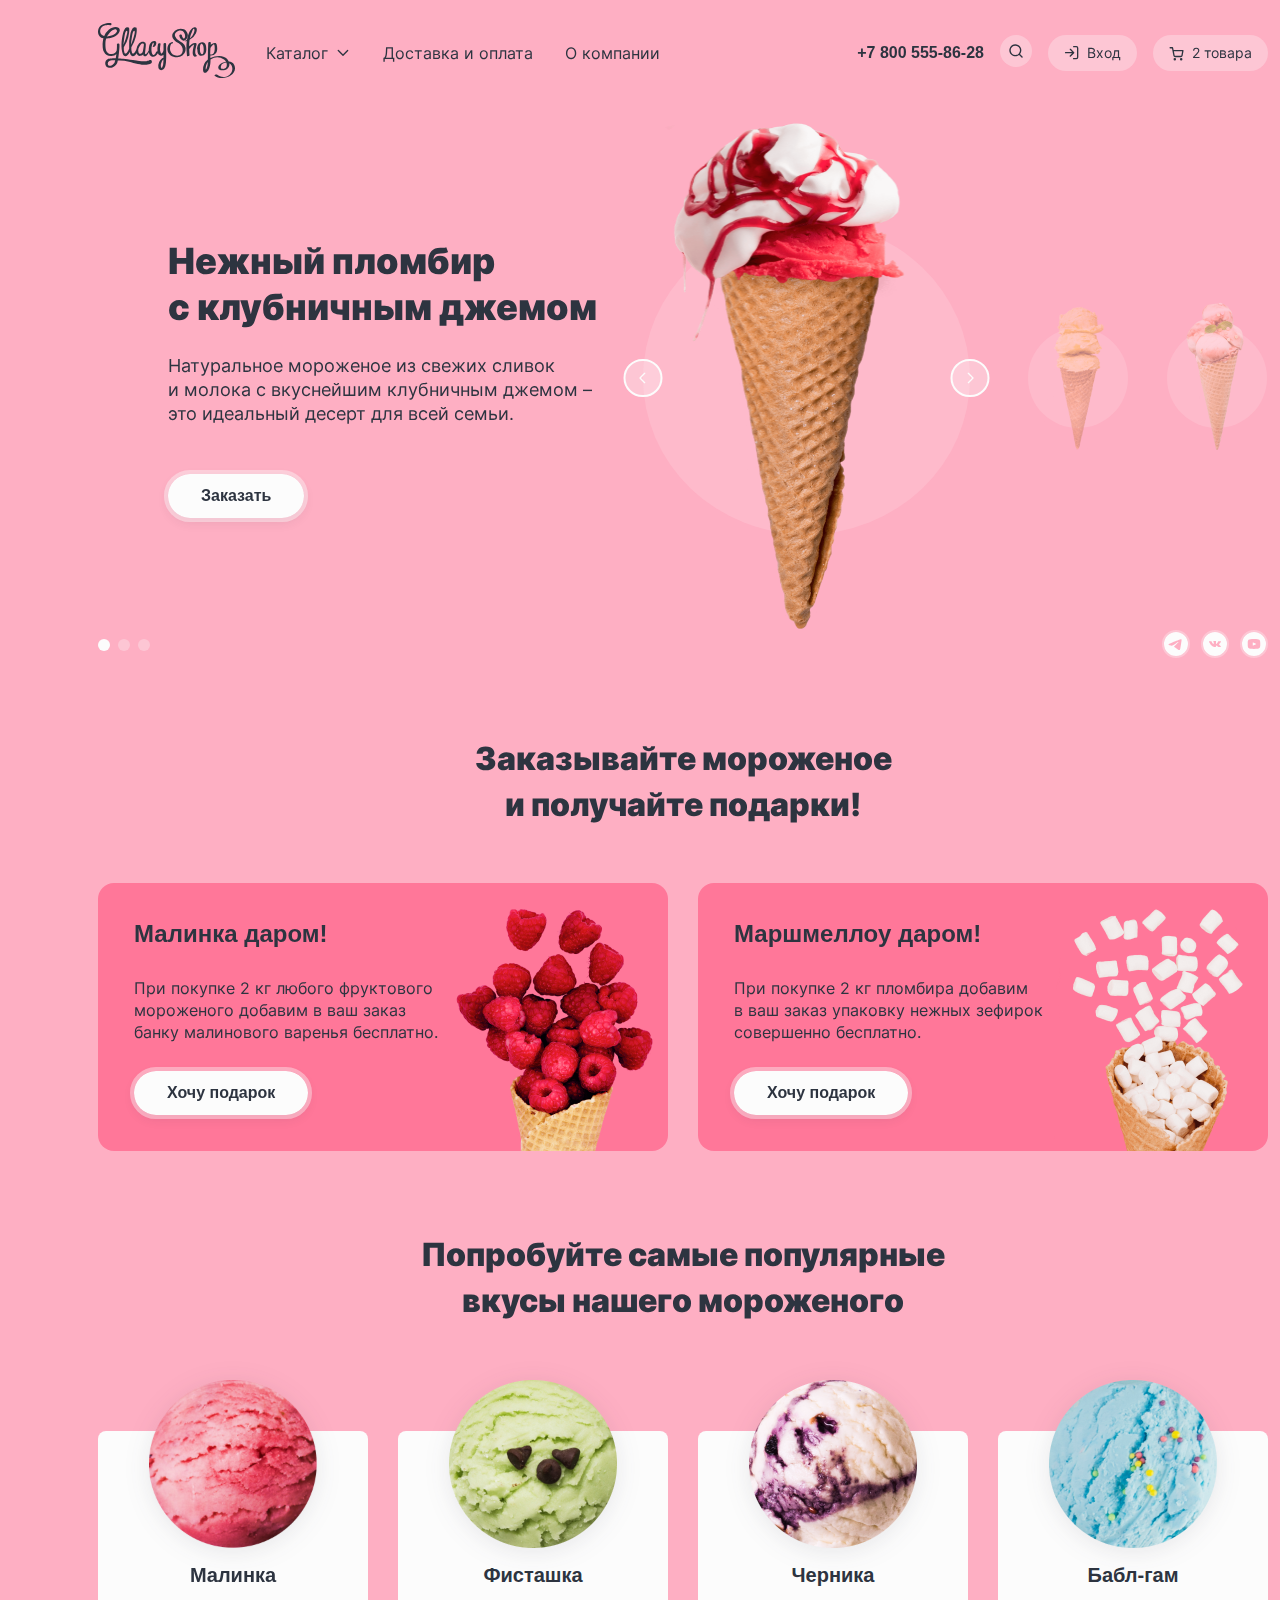
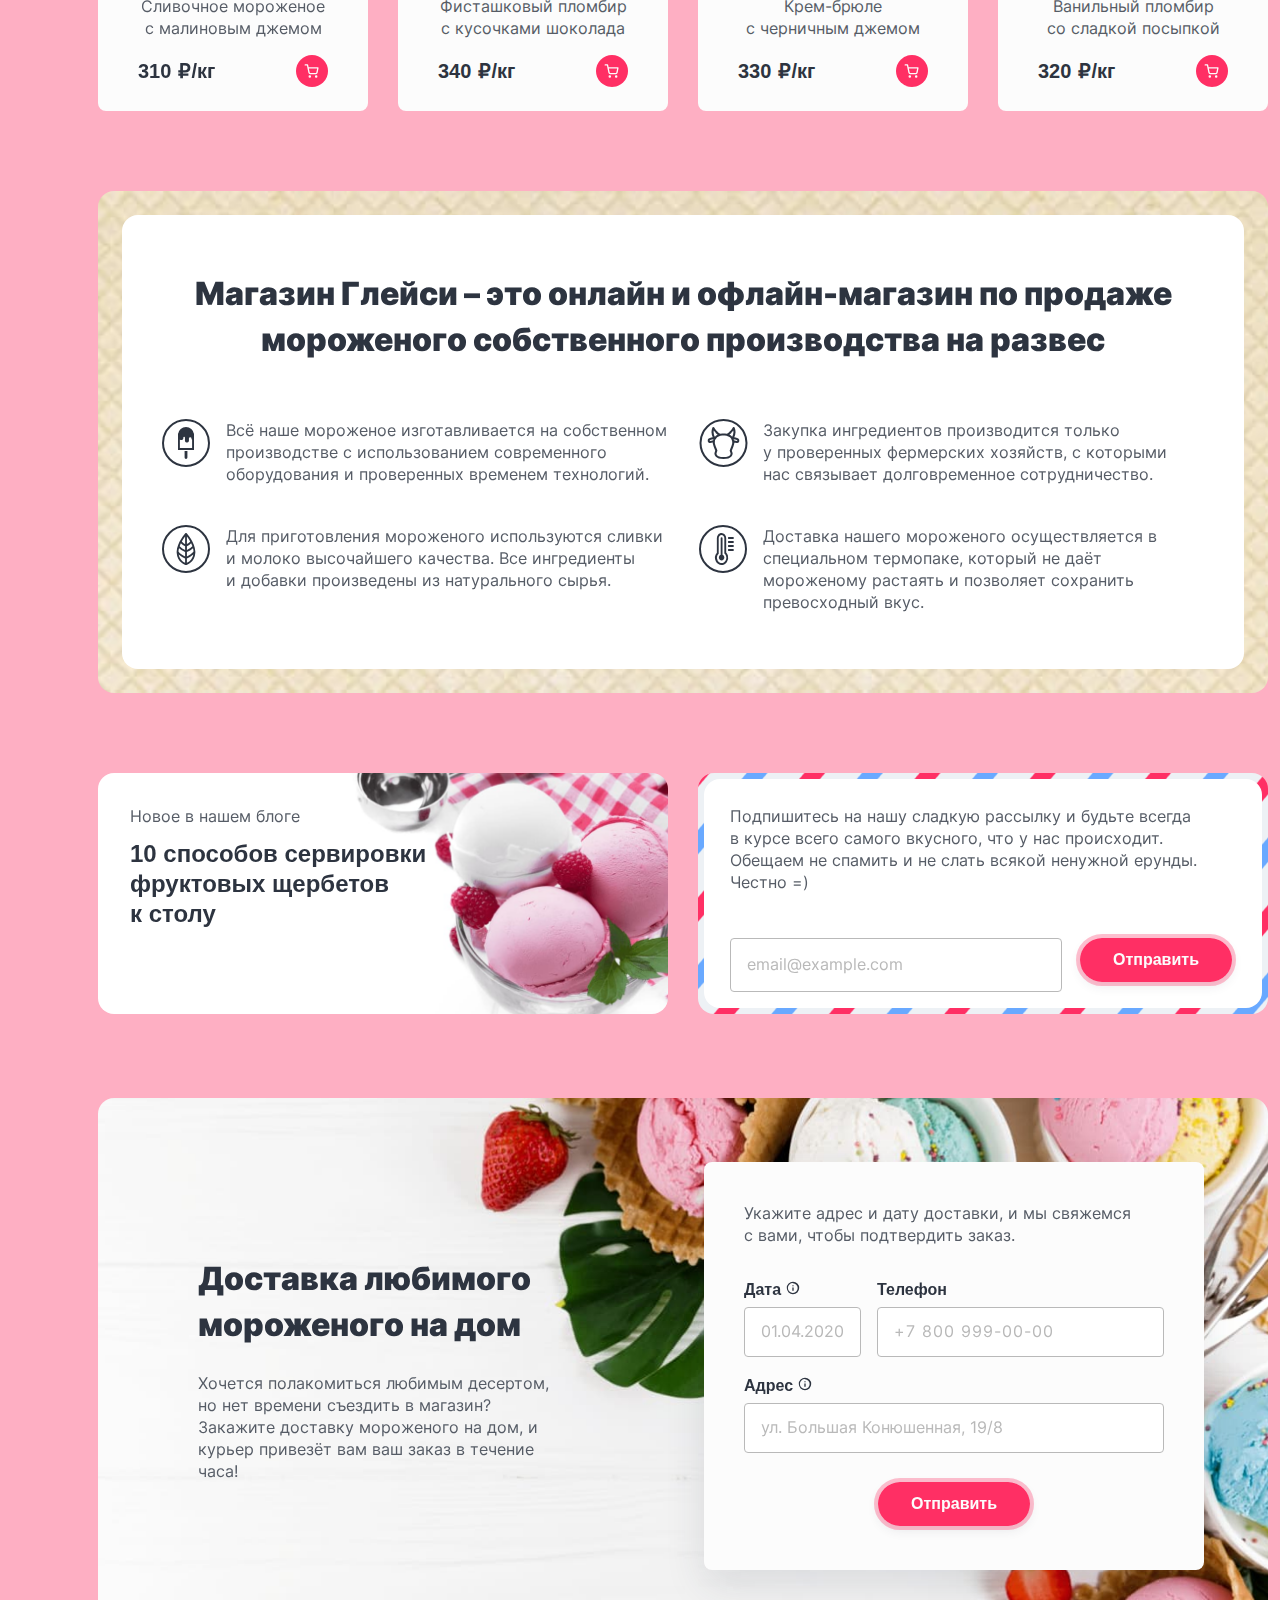
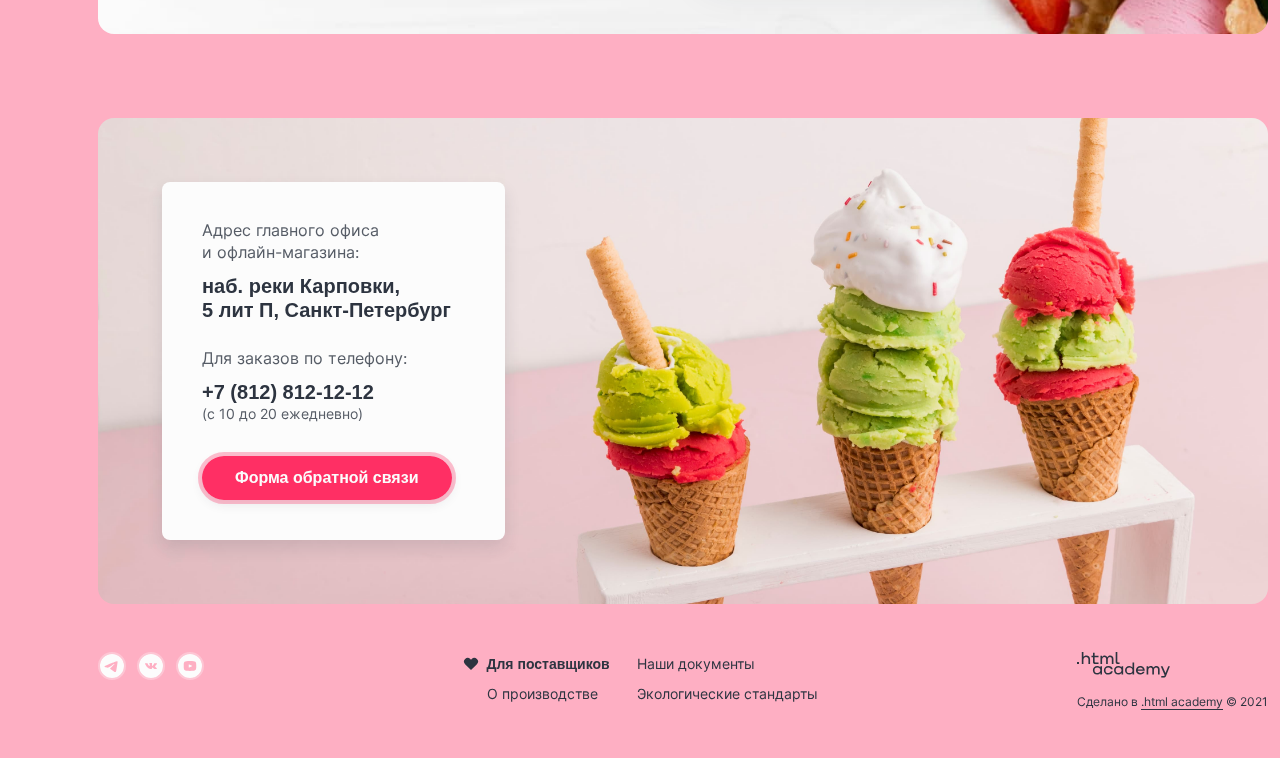
==== commit e245160e: "Проверка на соответствие критериям, добавлены точки в описания картинок и кнопок. Добавлены ссылки в" ====
--- a/index.html
+++ b/index.html
@@ -2,15 +2,17 @@
 <html lang="ru">
   <head>
     <meta charset="utf-8">
+    <meta name="viewport" content="width=device-width, initial-scale=1.0">
     <link rel="stylesheet" href="style/style.css">
     <link rel="icon" href="favicon-32.ico">
+    <link rel="icon" type="image/png" sizes="32x32" href="img/favicon-32.png">
     <title>HTML Academy: {{projectTitle}}</title>
   </head>
   <body>
     <header class="header">
       <div class="header__wrapper">
         <a class="header__logo" href="#">
-          <img class="logo-image"  src="img/logo.svg" alt="Логотип Глэйси" width="137" height="55">
+          <img class="logo-image"  src="img/logo.svg" alt="Логотип Глэйси." width="137" height="55">
         </a>
         <nav class="navigation navigation-site">
           <ul class="navigation__list">
@@ -19,7 +21,7 @@
                 <span class="navigation__link-text">Каталог</span>
                 <svg class="navigation__link-icon" width="16" height="17" fill="none" xmlns="http://www.w3.org/2000/svg"><path fill-rule="evenodd" clip-rule="evenodd" d="M3.8 7.05a.67.67 0 1 0-.93.95l4.66 4.66a.66.66 0 0 0 .95 0L13.14 8a.67.67 0 0 0-.94-.95L8 11.25l-4.2-4.2Z"/></svg>
               </a>
-              <span class="visually-hidden">Открыть дополнительное меню каталога</span>
+              <span class="visually-hidden">Открыть дополнительное меню каталога.</span>
               <div class="popup popup--hidden dropdown-menu">
                 <h3 class="dropdown-menu__title">Новинки</h3>
                 <ul class="dropdown-menu__list">
@@ -52,7 +54,7 @@
             <li class="navigation__item navigation-user__item">
               <a class="navigation__link navigation-user__link navigation__link--search" href="#">
                 <svg class="navigation__link-icon navigation__link-icon--search" xmlns="http://www.w3.org/2000/svg" width="16" height="16" fill="none"><path fill-rule="evenodd" clip-rule="evenodd" d="M2.66 7.33a4.67 4.67 0 1 1 9.34 0 4.67 4.67 0 0 1-9.34 0Zm8.42 4.69a6 6 0 1 1 .94-.94l2.45 2.45a.67.67 0 1 1-.94.94l-2.45-2.45Z"/></svg>
-                <span class="visually-hidden">Поиск</span>
+                <span class="visually-hidden">Поиск.</span>
               </a>
               <div class="popup popup--search popup--hidden">
                 <form class="form" action="https://echo.htmlacademy.ru/" method="post">
@@ -71,8 +73,8 @@
               <div class="popup popup--login popup--hidden">
                 <h2 class="popup__title">Личный кабинет</h2>
                 <form class="form popup__form" action="https://echo.htmlacademy.ru/" method="post">
-                  <input class="form__input popup__input popup__input--login" type="email" name="email" placeholder="email@example.com">
-                  <input class="form__input popup__input popup__input--password" type="password" name="password">
+                  <input class="form__input popup__input popup__input--login" type="email" name="email" placeholder="email@example.com" required>
+                  <input class="form__input popup__input popup__input--password" type="password" name="password" required>
                   <button class="button button--extra popup__form-button" type="submit">Войти</button>
                   <a class="popup__link popup__link--restore-password" href="#">Забыли пароль?</a>
                   <a class="popup__link popup__link--register" href="#">Регистрация</a>
@@ -82,7 +84,7 @@
             <li class="navigation__item navigation-user__item">
               <a class="navigation__link navigation-user__link navigation-user__link--cart" href="#">
                 <svg class="navigation__link-icon" xmlns="http://www.w3.org/2000/svg" width="16" height="17" fill="none"><path fill-rule="evenodd" clip-rule="evenodd" d="M1.17 2.1a.67.67 0 0 0 0 1.34h1.77l.47 2.34v.05l.97 4.83a1.83 1.83 0 0 0 1.82 1.47h5.62a1.83 1.83 0 0 0 1.82-1.47l.93-4.86a.67.67 0 0 0-.66-.8h-9.3l-.47-2.36a.67.67 0 0 0-.66-.53H1.17Zm4.52 8.3-.81-4.06h8.23l-.78 4.07a.5.5 0 0 1-.49.39H6.18a.5.5 0 0 1-.49-.4Zm-1.13 3.96a1.25 1.25 0 1 1 2.49 0 1.25 1.25 0 0 1-2.5 0Zm6.37 0a1.25 1.25 0 1 1 2.5 0 1.25 1.25 0 0 1-2.5 0Z"/></svg>
-                <span class="visually-hidden">Корзина</span>
+                <span class="visually-hidden">Корзина.</span>
                 <span class="navigation__text">2 товара</span>
                 <span class="navigation__text navigation__text--hidden">Нет товаров</span>
               </a>
@@ -105,7 +107,7 @@
                     </span>
                     <button class="cart__delete-item-button" type="button">
                       <svg class="cart__delete-item-icon" xmlns="http://www.w3.org/2000/svg" width="16" height="16" fill="none"><path fill-rule="evenodd" clip-rule="evenodd" d="M12.8 4.14a.67.67 0 1 0-.94-.94L8 7.06 4.14 3.2a.67.67 0 1 0-.94.94L7.06 8 3.2 11.86a.67.67 0 1 0 .94.94L8 8.94l3.86 3.86a.67.67 0 1 0 .94-.94L8.94 8l3.86-3.86Z"/></svg>
-                      <span class="visually-hidden">Удалить из корзины</span>
+                      <span class="visually-hidden">Удалить из корзины.</span>
                     </button>
                   </li>
                   <li class="cart__item">
@@ -124,7 +126,7 @@
                     </span>
                     <button class="cart__delete-item-button" type="button">
                       <svg class="cart__delete-item-icon" xmlns="http://www.w3.org/2000/svg" width="16" height="16" fill="none"><path fill-rule="evenodd" clip-rule="evenodd" d="M12.8 4.14a.67.67 0 1 0-.94-.94L8 7.06 4.14 3.2a.67.67 0 1 0-.94.94L7.06 8 3.2 11.86a.67.67 0 1 0 .94.94L8 8.94l3.86 3.86a.67.67 0 1 0 .94-.94L8.94 8l3.86-3.86Z"/></svg>
-                      <span class="visually-hidden">Удалить из корзины</span>
+                      <span class="visually-hidden">Удалить из корзины.</span>
                     </button>
                   </li>
                 </ul>
@@ -147,7 +149,7 @@
     </header>
     <main class="main">
       <div class="main__wrapper">
-        <h1 class="visually-hidden">Магазин Глейси – магазин по продаже мороженого собственного производства на развес</h1>
+        <h1 class="visually-hidden">Магазин Глейси – магазин по продаже мороженого собственного производства на развес.</h1>
         <section class="slider">
           <div class="slider__description">
             <h2 class="slider__title">Нежный пломбир <br>
@@ -159,38 +161,38 @@
           <ul class="slider__list">
             <li class="slider__item slider__item--current">
               <img class="slider__image" src="img/strawberyy-ice-cream.png" alt="Нежный пломбир
-              с клубничным джемом" width="327" height="507">
+              с клубничным джемом." width="327" height="507">
               <button class="slider__button-arrow slider__button-arrow--left" type="button">
                 <svg class="slider__button-arrow-icon" xmlns="http://www.w3.org/2000/svg" width="17" height="16" fill="none"><path fill-rule="evenodd" clip-rule="evenodd" d="M9.71 13.14a.67.67 0 0 0 .94-.95L6.45 8l4.2-4.2a.66.66 0 0 0-.94-.94L5.04 7.52a.66.66 0 0 0 0 .94l4.67 4.68Z"/></svg>
-                <span class="visually-hidden">Показать предыдущее изображение</span>
+                <span class="visually-hidden">Показать предыдущее изображение.</span>
               </button>
               <button class="slider__button-arrow slider__button-arrow--right" type="button">
                 <svg class="slider__button-arrow-icon" xmlns="http://www.w3.org/2000/svg" width="17" height="16" fill="none"><path fill-rule="evenodd" clip-rule="evenodd" d="M7.29 2.86a.66.66 0 1 0-.94.95l4.2 4.2-4.2 4.2a.67.67 0 0 0 .94.94l4.67-4.67a.66.66 0 0 0 0-.94L7.3 2.86Z"/></svg>
-                <span class="visually-hidden">Показать следующее изображение</span>
+                <span class="visually-hidden">Показать следующее изображение.</span>
               </button>
             </li>
             <li class="slider__item">
-              <img class="slider__image" src="img/banana-ice-cream.png" alt="Сливочное мороженое со вкусом банана" width="66" height="150">
+              <img class="slider__image" src="img/banana-ice-cream.png" alt="Сливочное мороженое со вкусом банана." width="66" height="150">
             </li>
             <li class="slider__item">
               <img class="slider__image" src="/img/caramel-ice-cream.png" alt="Карамельный пломбир
-              с маршмеллоу" width="66" height="150">
+              с маршмеллоу." width="66" height="150">
             </li>
           </ul>
           <ol class="slider__bullets-list">
             <li class="slider__bullet-item">
               <button class="slider__bullet slider__bullet--current">
-                <span class="visually-hidden">1</span>
+                <span class="visually-hidden">1.</span>
               </button>
             </li>
             <li class="slider__bullet-item">
               <button class="slider__bullet">
-                <span class="visually-hidden">2</span>
+                <span class="visually-hidden">2.</span>
               </button>
             </li>
             <li class="slider__bullet-item">
               <button class="slider__bullet">
-                <span class="visually-hidden">3</span>
+                <span class="visually-hidden">3.</span>
               </button>
             </li>
           </ol>
@@ -198,22 +200,19 @@
             <li class="slider__social-item social-item">
               <a class="social__link" href="#" target="_blank">
                 <span class="social__underlay"></span>
-                <svg class="social__icon" xmlns="http://www.w3.org/2000/svg" width="28" height="28" fill="none"><path fill-rule="evenodd" clip-rule="evenodd" d="M26 14a12 12 0 1 1-24 0 12 12 0 0 1 24 0Zm-11.57-3.14c-1.17.48-3.5 1.49-7 3.01-.57.23-.86.45-.9.67-.04.36.42.5 1.04.7l.27.08c.6.2 1.43.44 1.86.45.39 0 .82-.16 1.3-.48 3.27-2.21 4.96-3.33 5.06-3.35.08-.02.18-.04.25.02.07.07.07.18.06.22-.05.19-1.84 1.86-2.77 2.72a28.24 28.24 0 0 0-.82.79c-.57.54-1 .96.02 1.63.5.32.89.59 1.28.85a88.77 88.77 0 0 0 1.8 1.23c.5.35.95.67 1.5.62.32-.03.66-.33.82-1.23.4-2.13 1.18-6.73 1.36-8.63.01-.16 0-.31-.02-.47a.5.5 0 0 0-.17-.33.78.78 0 0 0-.46-.14c-.46.01-1.15.25-4.48 1.64Z"/><rect x="1" y="1" width="26" height="26" rx="13" stroke-width="2"/></svg>
-                <span class="visually-hidden">Телеграм</span>
+                <svg class="social__icon" role="img" aria-label="Телеграм." xmlns="http://www.w3.org/2000/svg" width="28" height="28" fill="none"><path fill-rule="evenodd" clip-rule="evenodd" d="M26 14a12 12 0 1 1-24 0 12 12 0 0 1 24 0Zm-11.57-3.14c-1.17.48-3.5 1.49-7 3.01-.57.23-.86.45-.9.67-.04.36.42.5 1.04.7l.27.08c.6.2 1.43.44 1.86.45.39 0 .82-.16 1.3-.48 3.27-2.21 4.96-3.33 5.06-3.35.08-.02.18-.04.25.02.07.07.07.18.06.22-.05.19-1.84 1.86-2.77 2.72a28.24 28.24 0 0 0-.82.79c-.57.54-1 .96.02 1.63.5.32.89.59 1.28.85a88.77 88.77 0 0 0 1.8 1.23c.5.35.95.67 1.5.62.32-.03.66-.33.82-1.23.4-2.13 1.18-6.73 1.36-8.63.01-.16 0-.31-.02-.47a.5.5 0 0 0-.17-.33.78.78 0 0 0-.46-.14c-.46.01-1.15.25-4.48 1.64Z"/><rect x="1" y="1" width="26" height="26" rx="13" stroke-width="2"/></svg>
               </a>
             </li>
             <li class="slider__social-item">
               <a class="social__link" href="#" target="_blank">
                 <span class="social__underlay"></span>
-                <svg class="social__icon" xmlns="http://www.w3.org/2000/svg" width="28" height="28" fill="none"><path fill-rule="evenodd" clip-rule="evenodd" d="M26 14a12 12 0 1 1-24 0 12 12 0 0 1 24 0Zm-11.41 2.97h-.72s-1.58.09-2.98-1.18c-1.52-1.39-2.86-4.14-2.86-4.14s-.07-.18 0-.27c.1-.1.36-.1.36-.1l1.72-.01s.16.02.27.1c.1.05.15.17.15.17s.28.61.65 1.17c.71 1.08 1.05 1.32 1.29 1.2.35-.16.25-1.53.25-1.53s0-.5-.18-.71c-.14-.17-.41-.22-.53-.24-.1-.01.06-.2.26-.3.31-.13.86-.13 1.5-.13.5 0 .65.03.84.07.46.1.44.41.41 1.08l-.02.7v.18c-.01.34-.02.73.23.88.13.07.45 0 1.26-1.19.38-.56.66-1.23.66-1.23s.07-.12.16-.17c.1-.05.24-.04.24-.04h1.8s.54-.06.63.15c.1.23-.2.75-.94 1.61-.7.82-1.03 1.12-1 1.38.01.2.23.38.66.72.89.73 1.13 1.1 1.18 1.2l.01.01c.4.58-.44.62-.44.62l-1.6.02s-.34.06-.8-.2a3.94 3.94 0 0 1-.69-.6c-.33-.34-.65-.66-.91-.58-.45.12-.44.96-.44.96s0 .18-.1.28c-.1.1-.32.12-.32.12Z"/><rect x="1" y="1" width="26" height="26" rx="13" stroke-width="2"/></svg>
-                <span class="visually-hidden">ВКонтакте</span>
+                <svg class="social__icon" xmlns="http://www.w3.org/2000/svg" width="28" height="28" role="img" aria-label="ВКонтакте." fill="none"><path fill-rule="evenodd" clip-rule="evenodd" d="M26 14a12 12 0 1 1-24 0 12 12 0 0 1 24 0Zm-11.41 2.97h-.72s-1.58.09-2.98-1.18c-1.52-1.39-2.86-4.14-2.86-4.14s-.07-.18 0-.27c.1-.1.36-.1.36-.1l1.72-.01s.16.02.27.1c.1.05.15.17.15.17s.28.61.65 1.17c.71 1.08 1.05 1.32 1.29 1.2.35-.16.25-1.53.25-1.53s0-.5-.18-.71c-.14-.17-.41-.22-.53-.24-.1-.01.06-.2.26-.3.31-.13.86-.13 1.5-.13.5 0 .65.03.84.07.46.1.44.41.41 1.08l-.02.7v.18c-.01.34-.02.73.23.88.13.07.45 0 1.26-1.19.38-.56.66-1.23.66-1.23s.07-.12.16-.17c.1-.05.24-.04.24-.04h1.8s.54-.06.63.15c.1.23-.2.75-.94 1.61-.7.82-1.03 1.12-1 1.38.01.2.23.38.66.72.89.73 1.13 1.1 1.18 1.2l.01.01c.4.58-.44.62-.44.62l-1.6.02s-.34.06-.8-.2a3.94 3.94 0 0 1-.69-.6c-.33-.34-.65-.66-.91-.58-.45.12-.44.96-.44.96s0 .18-.1.28c-.1.1-.32.12-.32.12Z"/><rect x="1" y="1" width="26" height="26" rx="13" stroke-width="2"/></svg>
               </a>
             </li>
             <li class="slider__social-item">
               <a class="social__link" href="#" target="_blank">
                 <span class="social__underlay"></span>
-                <svg class="social__icon" xmlns="http://www.w3.org/2000/svg" width="28" height="28" fill="none"><path d="m16 13.8-2.8-1.32c-.25-.11-.45.01-.45.29v2.46c0 .28.2.4.45.29L16 14.2c.25-.12.25-.3 0-.42ZM14 2a12 12 0 1 0 0 24 12 12 0 0 0 0-24Zm0 16.88c-6.14 0-6.25-.56-6.25-4.88s.1-4.88 6.25-4.88c6.14 0 6.25.56 6.25 4.88s-.1 4.88-6.25 4.88Z"/><rect x="1" y="1" width="26" height="26" rx="13" stroke-width="2"/></svg>
-                <span class="visually-hidden">Ютьюб</span>
+                <svg class="social__icon" xmlns="http://www.w3.org/2000/svg" width="28" height="28" role="img" aria-label="Ютьюб." fill="none"><path d="m16 13.8-2.8-1.32c-.25-.11-.45.01-.45.29v2.46c0 .28.2.4.45.29L16 14.2c.25-.12.25-.3 0-.42ZM14 2a12 12 0 1 0 0 24 12 12 0 0 0 0-24Zm0 16.88c-6.14 0-6.25-.56-6.25-4.88s.1-4.88 6.25-4.88c6.14 0 6.25.56 6.25 4.88s-.1 4.88-6.25 4.88Z"/><rect x="1" y="1" width="26" height="26" rx="13" stroke-width="2"/></svg>
               </a>
             </li>
           </ul>
@@ -237,59 +236,78 @@
           <h2 class="goods__title">Попробуйте самые популярные вкусы нашего мороженого</h2>
           <ul class="goods__list">
             <li class="goods__item">
-              <img class="goods__image" src="img/goods-raspberry-ice-cream.svg" alt="Сливочное мороженое с малиновым джемом" width="168" height="168">
-              <h3 class="goods__item-title">Малинка</h3>
-              <p class="goods__item-description">Сливочное мороженое с малиновым джемом</p>
+              <a class="goods__link-image" href="#">
+                <img class="goods__image" src="img/goods-raspberry-ice-cream.svg" alt="Сливочное мороженое с малиновым джемом." width="168" height="168">
+              </a>
+              <h3 class="goods__item-title">
+                <a class="goods__link-title" href="#">Малинка</a>
+              </h3>
+              <p class="goods__item-description">
+                <a class="goods__link-description" href="#">Сливочное мороженое с малиновым джемом</a>
+              </p>
               <p class="goods__price-container">
                 <span class="goods__price">310</span>
                 <span class="goods__price-type">₽/кг</span>
               </p>
               <button class="goods__cart-button" type="button">
-                <svg class="goods__cart-icon" xmlns="http://www.w3.org/2000/svg" width="16" height="16" fill="none"><path fill-rule="evenodd" clip-rule="evenodd" d="M1.17 1.25a.67.67 0 0 0 0 1.33h1.77l.47 2.34v.05l.97 4.84a1.83 1.83 0 0 0 1.82 1.46h5.62a1.83 1.83 0 0 0 1.82-1.46V9.8l.93-4.86a.67.67 0 0 0-.66-.8h-9.3L4.14 1.8a.67.67 0 0 0-.66-.54H1.17Zm4.52 8.3-.81-4.07h8.23l-.78 4.07a.5.5 0 0 1-.49.4H6.18a.5.5 0 0 1-.49-.4ZM4.56 13.5a1.25 1.25 0 1 1 2.49 0 1.25 1.25 0 0 1-2.5 0Zm6.37 0a1.25 1.25 0 1 1 2.5 0 1.25 1.25 0 0 1-2.5 0Z"/></svg>
-                <span class="visually-hidden">Добавить в корзину</span>
+                <svg class="goods__cart-icon" xmlns="http://www.w3.org/2000/svg" width="16" height="16" role="img" aria-label="Добавить в корзину." fill="none"><path fill-rule="evenodd" clip-rule="evenodd" d="M1.17 1.25a.67.67 0 0 0 0 1.33h1.77l.47 2.34v.05l.97 4.84a1.83 1.83 0 0 0 1.82 1.46h5.62a1.83 1.83 0 0 0 1.82-1.46V9.8l.93-4.86a.67.67 0 0 0-.66-.8h-9.3L4.14 1.8a.67.67 0 0 0-.66-.54H1.17Zm4.52 8.3-.81-4.07h8.23l-.78 4.07a.5.5 0 0 1-.49.4H6.18a.5.5 0 0 1-.49-.4ZM4.56 13.5a1.25 1.25 0 1 1 2.49 0 1.25 1.25 0 0 1-2.5 0Zm6.37 0a1.25 1.25 0 1 1 2.5 0 1.25 1.25 0 0 1-2.5 0Z"/></svg>
               </button>
             </li>
             <li class="goods__item">
-              <img class="goods__image" src="img/goods-pistachio-ice-cream.png" alt="Фисташковый пломбир с кусочками шоколада" width="168" height="168">
-              <h3 class="goods__item-title">Фисташка</h3>
-              <p class="goods__item-description">Фисташковый пломбир с кусочками шоколада</p>
+              <a class="goods__link-image" href="#">
+                <img class="goods__image" src="img/goods-pistachio-ice-cream.png" alt="Фисташковый пломбир с кусочками шоколада." width="168" height="168">
+              </a>
+              <h3 class="goods__item-title">
+                <a class="goods__link-title" href="#">Фисташка</a>
+              </h3>
+              <p class="goods__item-description">
+                <a class="goods__link-description" href="#">Фисташковый пломбир с кусочками шоколада</a>
+              </p>
               <p class="goods__price-container">
                 <span class="goods__price">340</span>
                 <span class="goods__price-type">₽/кг</span>
               </p>
               <button class="goods__cart-button" type="button">
-                <svg class="goods__cart-icon" xmlns="http://www.w3.org/2000/svg" width="16" height="16" fill="none"><path fill-rule="evenodd" clip-rule="evenodd" d="M1.17 1.25a.67.67 0 0 0 0 1.33h1.77l.47 2.34v.05l.97 4.84a1.83 1.83 0 0 0 1.82 1.46h5.62a1.83 1.83 0 0 0 1.82-1.46V9.8l.93-4.86a.67.67 0 0 0-.66-.8h-9.3L4.14 1.8a.67.67 0 0 0-.66-.54H1.17Zm4.52 8.3-.81-4.07h8.23l-.78 4.07a.5.5 0 0 1-.49.4H6.18a.5.5 0 0 1-.49-.4ZM4.56 13.5a1.25 1.25 0 1 1 2.49 0 1.25 1.25 0 0 1-2.5 0Zm6.37 0a1.25 1.25 0 1 1 2.5 0 1.25 1.25 0 0 1-2.5 0Z"/></svg>
-                <span class="visually-hidden">Добавить в корзину</span>
+                <svg class="goods__cart-icon" xmlns="http://www.w3.org/2000/svg" width="16" height="16" role="img" aria-label="Добавить в корзину." fill="none"><path fill-rule="evenodd" clip-rule="evenodd" d="M1.17 1.25a.67.67 0 0 0 0 1.33h1.77l.47 2.34v.05l.97 4.84a1.83 1.83 0 0 0 1.82 1.46h5.62a1.83 1.83 0 0 0 1.82-1.46V9.8l.93-4.86a.67.67 0 0 0-.66-.8h-9.3L4.14 1.8a.67.67 0 0 0-.66-.54H1.17Zm4.52 8.3-.81-4.07h8.23l-.78 4.07a.5.5 0 0 1-.49.4H6.18a.5.5 0 0 1-.49-.4ZM4.56 13.5a1.25 1.25 0 1 1 2.49 0 1.25 1.25 0 0 1-2.5 0Zm6.37 0a1.25 1.25 0 1 1 2.5 0 1.25 1.25 0 0 1-2.5 0Z"/></svg>
               </button>
             </li>
             <li class="goods__item">
-              <img class="goods__image" src="img/goods-blueberry-ice-cream.png" alt="Крем-брюле
-              с черничным джемом" width="168" height="168">
-              <h3 class="goods__item-title">Черника</h3>
-              <p class="goods__item-description">Крем-брюле <br>
-                с черничным джемом</p>
+              <a class="goods__link-image" href="#">
+                <img class="goods__image" src="img/goods-blueberry-ice-cream.png" alt="Крем-брюле
+                с черничным джемом." width="168" height="168"></a>
+              <h3 class="goods__item-title">
+                <a class="goods__link-title" href="#">Черника</a>
+              </h3>
+              <p class="goods__item-description">
+                <a class="goods__link-description" href="#">Крем-брюле <br>
+                с черничным джемом</a>
+              </p>
                 <p class="goods__price-container">
                   <span class="goods__price">330</span>
                   <span class="goods__price-type">₽/кг</span>
                 </p>
               <button class="goods__cart-button" type="button">
-                <svg class="goods__cart-icon" xmlns="http://www.w3.org/2000/svg" width="16" height="16" fill="none"><path fill-rule="evenodd" clip-rule="evenodd" d="M1.17 1.25a.67.67 0 0 0 0 1.33h1.77l.47 2.34v.05l.97 4.84a1.83 1.83 0 0 0 1.82 1.46h5.62a1.83 1.83 0 0 0 1.82-1.46V9.8l.93-4.86a.67.67 0 0 0-.66-.8h-9.3L4.14 1.8a.67.67 0 0 0-.66-.54H1.17Zm4.52 8.3-.81-4.07h8.23l-.78 4.07a.5.5 0 0 1-.49.4H6.18a.5.5 0 0 1-.49-.4ZM4.56 13.5a1.25 1.25 0 1 1 2.49 0 1.25 1.25 0 0 1-2.5 0Zm6.37 0a1.25 1.25 0 1 1 2.5 0 1.25 1.25 0 0 1-2.5 0Z"/></svg>
-                <span class="visually-hidden">Добавить в корзину</span>
+                <svg class="goods__cart-icon" xmlns="http://www.w3.org/2000/svg" width="16" height="16" role="img" aria-label="Добавить в корзину." fill="none"><path fill-rule="evenodd" clip-rule="evenodd" d="M1.17 1.25a.67.67 0 0 0 0 1.33h1.77l.47 2.34v.05l.97 4.84a1.83 1.83 0 0 0 1.82 1.46h5.62a1.83 1.83 0 0 0 1.82-1.46V9.8l.93-4.86a.67.67 0 0 0-.66-.8h-9.3L4.14 1.8a.67.67 0 0 0-.66-.54H1.17Zm4.52 8.3-.81-4.07h8.23l-.78 4.07a.5.5 0 0 1-.49.4H6.18a.5.5 0 0 1-.49-.4ZM4.56 13.5a1.25 1.25 0 1 1 2.49 0 1.25 1.25 0 0 1-2.5 0Zm6.37 0a1.25 1.25 0 1 1 2.5 0 1.25 1.25 0 0 1-2.5 0Z"/></svg>
               </button>
             </li>
             <li class="goods__item">
-              <img class="goods__image" src="img/goods-bubble-gum-ice-cream.png" alt="Ванильный пломбир
-              со сладкой посыпкой" width="168" height="168">
-              <h3 class="goods__item-title">Бабл-гам</h3>
-              <p class="goods__item-description">Ванильный пломбир <br>
-                со сладкой посыпкой</p>
+              <a class="goods__link-image" href="#">
+                <img class="goods__image" src="img/goods-bubble-gum-ice-cream.png" alt="Ванильный пломбир
+                со сладкой посыпкой." width="168" height="168">
+              </a>
+              <h3 class="goods__item-title">
+                <a class="goods__link-title" href="#">Бабл-гам</a>
+              </h3>
+              <p class="goods__item-description">
+                <a class="goods__link-description" href="#">Ванильный пломбир <br>
+                со сладкой посыпкой</a>
+              </p>
               <p class="goods__price-container">
                 <span class="goods__price">320</span>
                 <span class="goods__price-type">₽/кг</span>
               </p>
               <button class="goods__cart-button" type="button">
-                <svg class="goods__cart-icon" xmlns="http://www.w3.org/2000/svg" width="16" height="16" fill="none"><path fill-rule="evenodd" clip-rule="evenodd" d="M1.17 1.25a.67.67 0 0 0 0 1.33h1.77l.47 2.34v.05l.97 4.84a1.83 1.83 0 0 0 1.82 1.46h5.62a1.83 1.83 0 0 0 1.82-1.46V9.8l.93-4.86a.67.67 0 0 0-.66-.8h-9.3L4.14 1.8a.67.67 0 0 0-.66-.54H1.17Zm4.52 8.3-.81-4.07h8.23l-.78 4.07a.5.5 0 0 1-.49.4H6.18a.5.5 0 0 1-.49-.4ZM4.56 13.5a1.25 1.25 0 1 1 2.49 0 1.25 1.25 0 0 1-2.5 0Zm6.37 0a1.25 1.25 0 1 1 2.5 0 1.25 1.25 0 0 1-2.5 0Z"/></svg>
-                <span class="visually-hidden">Добавить в корзину</span>
+                <svg class="goods__cart-icon" xmlns="http://www.w3.org/2000/svg" width="16" height="16" role="img" aria-label="Добавить в корзину." fill="none"><path fill-rule="evenodd" clip-rule="evenodd" d="M1.17 1.25a.67.67 0 0 0 0 1.33h1.77l.47 2.34v.05l.97 4.84a1.83 1.83 0 0 0 1.82 1.46h5.62a1.83 1.83 0 0 0 1.82-1.46V9.8l.93-4.86a.67.67 0 0 0-.66-.8h-9.3L4.14 1.8a.67.67 0 0 0-.66-.54H1.17Zm4.52 8.3-.81-4.07h8.23l-.78 4.07a.5.5 0 0 1-.49.4H6.18a.5.5 0 0 1-.49-.4ZM4.56 13.5a1.25 1.25 0 1 1 2.49 0 1.25 1.25 0 0 1-2.5 0Zm6.37 0a1.25 1.25 0 1 1 2.5 0 1.25 1.25 0 0 1-2.5 0Z"/></svg>
               </button>
             </li>
           </ul>
@@ -314,11 +332,11 @@
           </article>
           <section class="newsletter">
             <div class="newsletter__content">
-              <h3 class="visually-hidden">Подпишитесь на нашу рассылку</h3>
+              <h3 class="visually-hidden">Подпишитесь на нашу рассылку.</h3>
               <p class="newsletter__description">Подпишитесь на нашу сладкую рассылку и будьте всегда <br>
               в курсе всего самого вкусного, что у нас происходит. Обещаем не спамить и не слать всякой ненужной ерунды. Честно =)</p>
               <form class="newsletter__form form" action="https://echo.htmlacademy.ru/" method="post">
-                <input class="form__input newsletter__input" type="email" name="email" placeholder="email@example.com">
+                <input class="form__input newsletter__input" type="email" name="email" placeholder="email@example.com" required>
                 <button class=" button button--extra" type="submit">Отправить</button>
               </form>
             </div>
@@ -336,41 +354,41 @@
                 <label class="delivery__label" for="date">Дата</label>
                 <span class="tooltip">
                   <button class=" button button--tooltip" type="button">
-                    <img src="img/tooltip-icon.svg" alt="Кнопка дополнительной информации">
+                    <img src="img/tooltip-icon.svg" alt="Кнопка дополнительной информации.">
                   </button>
                   <span class="tooltip__message">Укажите желаемую дату доставки</span>
-                  <span class="visually-hidden">Дополнительная информация</span>
+                  <span class="visually-hidden">Дополнительная информация.</span>
                 </span>
-                <input class="form__input delivery__input delivery__input--date" type="text" name="date" id="date" placeholder="01.04.2020">
+                <input class="form__input delivery__input delivery__input--date" type="text" name="date" id="date" placeholder="01.04.2020" required>
               </div>
               <div class="delivery__input-group">
                 <label class="delivery__label" for="phone">Телефон</label>
-                <input class="form__input delivery__input delivery__input--phone" type="tel" name="phone" id="phone" placeholder="+7 800 999-00-00">
+                <input class="form__input delivery__input delivery__input--phone" type="tel" name="phone" id="phone" placeholder="+7 800 999-00-00" required>
               </div>
               <div class="delivery__input-group">
                 <label class="delivery__label" for="address">Адрес</label>
                 <span class="tooltip">
                   <button class="button button--tooltip" type="button">
-                    <img src="img/tooltip-icon.svg" alt="Кнопка дополнительной информации">
+                    <img src="img/tooltip-icon.svg" alt="Кнопка дополнительной информации.">
                   </button>
                   <span class="tooltip__message">Введите название улицы, дома и квартиры</span>
-                  <span class="visually-hidden">Дополнительная информация</span>
+                  <span class="visually-hidden">Дополнительная информация.</span>
                 </span>
-                <input class="form__input delivery__input delivery__input--address" type="text" name="address" id="address" placeholder="ул. Большая Конюшенная, 19/8">
+                <input class="form__input delivery__input delivery__input--address" type="text" name="address" id="address" placeholder="ул. Большая Конюшенная, 19/8" required>
               </div>
             </div>
             <button class="button button--extra delivery__button" type="submit">Отправить</button>
           </form>
         </section>
         <section class="contacts">
-          <h2 class="visually-hidden">Наши контакты</h2>
+          <h2 class="visually-hidden">Наши контакты.</h2>
           <div class="contacts__content">
             <p class="contacts__text">Адрес главного офиса <br> и офлайн-магазина:</p>
             <p class="contacts__address">наб. реки Карповки, <br> 5 лит П, Санкт-Петербург</p>
             <p class="contacts__text">Для заказов по телефону:</p>
             <a href="tel:+78128121212" class="contacts__phone">+7 (812) 812-12-12</a>
             <p class="contacts__extra-info">(с 10 до 20 ежедневно)</p>
-            <a href="#" class="button button--extra button--link button--feedback">Форма обратной связи</a>
+            <button class="button button--extra button--feedback" type="button">Форма обратной связи</button>
           </div>
         </section>
       </div>
@@ -381,22 +399,19 @@
           <li class="footer__social-item social-item">
             <a class="social__link" href="https://t.me/htmlacademy" target="_blank">
               <span class="social__underlay"></span>
-              <svg class="social__icon" xmlns="http://www.w3.org/2000/svg" width="28" height="28" fill="none"><path fill-rule="evenodd" clip-rule="evenodd" d="M26 14a12 12 0 1 1-24 0 12 12 0 0 1 24 0Zm-11.57-3.14c-1.17.48-3.5 1.49-7 3.01-.57.23-.86.45-.9.67-.04.36.42.5 1.04.7l.27.08c.6.2 1.43.44 1.86.45.39 0 .82-.16 1.3-.48 3.27-2.21 4.96-3.33 5.06-3.35.08-.02.18-.04.25.02.07.07.07.18.06.22-.05.19-1.84 1.86-2.77 2.72a28.24 28.24 0 0 0-.82.79c-.57.54-1 .96.02 1.63.5.32.89.59 1.28.85a88.77 88.77 0 0 0 1.8 1.23c.5.35.95.67 1.5.62.32-.03.66-.33.82-1.23.4-2.13 1.18-6.73 1.36-8.63.01-.16 0-.31-.02-.47a.5.5 0 0 0-.17-.33.78.78 0 0 0-.46-.14c-.46.01-1.15.25-4.48 1.64Z"/><rect x="1" y="1" width="26" height="26" rx="13" stroke-width="2"/></svg>
-              <span class="visually-hidden">Телеграм</span>
+              <svg class="social__icon" xmlns="http://www.w3.org/2000/svg" width="28" height="28" role="img" aria-label="Телеграм." fill="none"><path fill-rule="evenodd" clip-rule="evenodd" d="M26 14a12 12 0 1 1-24 0 12 12 0 0 1 24 0Zm-11.57-3.14c-1.17.48-3.5 1.49-7 3.01-.57.23-.86.45-.9.67-.04.36.42.5 1.04.7l.27.08c.6.2 1.43.44 1.86.45.39 0 .82-.16 1.3-.48 3.27-2.21 4.96-3.33 5.06-3.35.08-.02.18-.04.25.02.07.07.07.18.06.22-.05.19-1.84 1.86-2.77 2.72a28.24 28.24 0 0 0-.82.79c-.57.54-1 .96.02 1.63.5.32.89.59 1.28.85a88.77 88.77 0 0 0 1.8 1.23c.5.35.95.67 1.5.62.32-.03.66-.33.82-1.23.4-2.13 1.18-6.73 1.36-8.63.01-.16 0-.31-.02-.47a.5.5 0 0 0-.17-.33.78.78 0 0 0-.46-.14c-.46.01-1.15.25-4.48 1.64Z"/><rect x="1" y="1" width="26" height="26" rx="13" stroke-width="2"/></svg>
             </a>
           </li>
           <li class="footer__social-item">
             <a class="social__link" href="https://vk.com/htmlacademy" target="_blank">
               <span class="social__underlay"></span>
-              <svg class="social__icon" xmlns="http://www.w3.org/2000/svg" width="28" height="28" fill="none"><path fill-rule="evenodd" clip-rule="evenodd" d="M26 14a12 12 0 1 1-24 0 12 12 0 0 1 24 0Zm-11.41 2.97h-.72s-1.58.09-2.98-1.18c-1.52-1.39-2.86-4.14-2.86-4.14s-.07-.18 0-.27c.1-.1.36-.1.36-.1l1.72-.01s.16.02.27.1c.1.05.15.17.15.17s.28.61.65 1.17c.71 1.08 1.05 1.32 1.29 1.2.35-.16.25-1.53.25-1.53s0-.5-.18-.71c-.14-.17-.41-.22-.53-.24-.1-.01.06-.2.26-.3.31-.13.86-.13 1.5-.13.5 0 .65.03.84.07.46.1.44.41.41 1.08l-.02.7v.18c-.01.34-.02.73.23.88.13.07.45 0 1.26-1.19.38-.56.66-1.23.66-1.23s.07-.12.16-.17c.1-.05.24-.04.24-.04h1.8s.54-.06.63.15c.1.23-.2.75-.94 1.61-.7.82-1.03 1.12-1 1.38.01.2.23.38.66.72.89.73 1.13 1.1 1.18 1.2l.01.01c.4.58-.44.62-.44.62l-1.6.02s-.34.06-.8-.2a3.94 3.94 0 0 1-.69-.6c-.33-.34-.65-.66-.91-.58-.45.12-.44.96-.44.96s0 .18-.1.28c-.1.1-.32.12-.32.12Z"/><rect x="1" y="1" width="26" height="26" rx="13" stroke-width="2"/></svg>
-              <span class="visually-hidden">ВКонтакте</span>
+              <svg class="social__icon" xmlns="http://www.w3.org/2000/svg" width="28" height="28" role="img" aria-label="ВКонтакте." fill="none"><path fill-rule="evenodd" clip-rule="evenodd" d="M26 14a12 12 0 1 1-24 0 12 12 0 0 1 24 0Zm-11.41 2.97h-.72s-1.58.09-2.98-1.18c-1.52-1.39-2.86-4.14-2.86-4.14s-.07-.18 0-.27c.1-.1.36-.1.36-.1l1.72-.01s.16.02.27.1c.1.05.15.17.15.17s.28.61.65 1.17c.71 1.08 1.05 1.32 1.29 1.2.35-.16.25-1.53.25-1.53s0-.5-.18-.71c-.14-.17-.41-.22-.53-.24-.1-.01.06-.2.26-.3.31-.13.86-.13 1.5-.13.5 0 .65.03.84.07.46.1.44.41.41 1.08l-.02.7v.18c-.01.34-.02.73.23.88.13.07.45 0 1.26-1.19.38-.56.66-1.23.66-1.23s.07-.12.16-.17c.1-.05.24-.04.24-.04h1.8s.54-.06.63.15c.1.23-.2.75-.94 1.61-.7.82-1.03 1.12-1 1.38.01.2.23.38.66.72.89.73 1.13 1.1 1.18 1.2l.01.01c.4.58-.44.62-.44.62l-1.6.02s-.34.06-.8-.2a3.94 3.94 0 0 1-.69-.6c-.33-.34-.65-.66-.91-.58-.45.12-.44.96-.44.96s0 .18-.1.28c-.1.1-.32.12-.32.12Z"/><rect x="1" y="1" width="26" height="26" rx="13" stroke-width="2"/></svg>
             </a>
           </li>
           <li class="footer__social-item">
             <a class="social__link" href="https://www.youtube.com/user/htmlacademyru" target="_blank">
               <span class="social__underlay"></span>
-              <svg class="social__icon" xmlns="http://www.w3.org/2000/svg" width="28" height="28" fill="none"><path d="m16 13.8-2.8-1.32c-.25-.11-.45.01-.45.29v2.46c0 .28.2.4.45.29L16 14.2c.25-.12.25-.3 0-.42ZM14 2a12 12 0 1 0 0 24 12 12 0 0 0 0-24Zm0 16.88c-6.14 0-6.25-.56-6.25-4.88s.1-4.88 6.25-4.88c6.14 0 6.25.56 6.25 4.88s-.1 4.88-6.25 4.88Z"/><rect x="1" y="1" width="26" height="26" rx="13" stroke-width="2"/></svg>
-              <span class="visually-hidden">Ютьюб</span>
+              <svg class="social__icon" xmlns="http://www.w3.org/2000/svg" width="28" height="28" role="img" aria-label="Ютьюб." fill="none"><path d="m16 13.8-2.8-1.32c-.25-.11-.45.01-.45.29v2.46c0 .28.2.4.45.29L16 14.2c.25-.12.25-.3 0-.42ZM14 2a12 12 0 1 0 0 24 12 12 0 0 0 0-24Zm0 16.88c-6.14 0-6.25-.56-6.25-4.88s.1-4.88 6.25-4.88c6.14 0 6.25.56 6.25 4.88s-.1 4.88-6.25 4.88Z"/><rect x="1" y="1" width="26" height="26" rx="13" stroke-width="2"/></svg>
             </a>
           </li>
         </ul>
@@ -418,7 +433,7 @@
         </nav>
         <div class="footer__credits credits">
           <a class="footer__html-academy-logo" href="https://htmlacademy.ru/" target="_blank">
-            <img src="img/logo-htmlacademy.svg" alt="Логотип HTML-академии" width="93" height="26">
+            <img src="img/logo-htmlacademy.svg" alt="Логотип HTML-академии." width="93" height="26">
           </a>
           <p class="credits__description">Сделано в
             <a class="credits__link" href="https://htmlacademy.ru/" target="_blank">.html academy</a>
@@ -435,8 +450,8 @@
         </button>
         <h2 class="modal__title">Мы обязательно ответим вам!</h2>
         <form class="modal__form form" action="https://echo.htmlacademy.ru/" method="post">
-          <input class="form__input modal__input" name="name" type="text" placeholder="Имя и фамилия">
-          <input class="form__input modal__input" type="email" name="email" placeholder="email@example.com">
+          <input class="form__input modal__input" name="name" type="text" placeholder="Имя и фамилия" required>
+          <input class="form__input modal__input" type="email" name="email" placeholder="email@example.com" required>
           <textarea class="form__input modal__input" name="textarea" cols="30" rows="6" placeholder="В свободной форме"></textarea>
           <button class="button button--extra modal__button" type="submit">Отправить</button>
         </form>
--- a/style/style.css
+++ b/style/style.css
@@ -20,6 +20,12 @@
   font-weight: 900;
   font-style: normal;
   font-display: swap;
+}
+
+*,
+*::before,
+*::after {
+  box-sizing: border-box;
 }
 
 html {
@@ -188,11 +194,6 @@
   background: #ff2f64 url("../img/spinner-white.svg") no-repeat center right 32px;
 }
 
-.button--link {
-  justify-content: start;
-  text-decoration: none;
-}
-
 .button--tooltip {
   margin: 0;
   padding: 0;
@@ -258,7 +259,6 @@
   font-family: "Inter", sans-serif;
   line-height: 20px;
   padding: 8px 16px;
-  box-sizing: border-box;
 }
 
 .navigation__link:hover {
@@ -678,11 +678,11 @@
   grid-template-columns: min-content auto;
 }
 
-.goods__image {
+.goods__link-image {
   display: block;
   margin: auto;
   margin-top: -51px;
-  margin-bottom: 16px;
+  margin-bottom: 10px;
   filter: drop-shadow(0 4px 12px rgba(45, 52, 64, 0.1));
   grid-row: 1 / 2;
   grid-column: 1 / span 2;
@@ -699,6 +699,13 @@
   grid-column: 1 / span 2;
 }
 
+.goods__link-title {
+  display: block;
+  width: 100%;
+  text-decoration: none;
+  color: #2d3440;
+}
+
 .goods__item-description {
   margin: 0;
   margin-bottom: 16px;
@@ -709,6 +716,13 @@
   line-height: 22px;
   grid-row: 3 / 4;
   grid-column: 1 / span 2;
+}
+
+.goods__link-description {
+  display: block;
+  width: 100%;
+  text-decoration: none;
+  color: #565c66;
 }
 
 .goods__price-container {
@@ -877,7 +891,6 @@
   background-size: 115%;
   color: #2d3440;
   padding: 33px 100px 32px 32px;
-  box-sizing: border-box;
 }
 
 .news__title {
@@ -931,7 +944,6 @@
   border: 1px solid #b9b9b9;
   background-color: #ffffff;
   padding: 14px 16px;
-  box-sizing: border-box;
   display: block;
   color: #2d3440;
   font-size: 16px;
@@ -1028,7 +1040,6 @@
 
 .delivery__form {
   width: 500px;
-  box-sizing: border-box;
   background-color: #fcfcfc;
   color: #565c66;
   padding: 40px;
@@ -1142,7 +1153,6 @@
   padding: 40px;
   padding-top: 37px;
   padding-bottom: 30px;
-  box-sizing: border-box;
 }
 
 .contacts__text {
@@ -1341,7 +1351,6 @@
 }
 
 .filter__input {
-  box-sizing: border-box;
   padding: 8px 16px;
   border: none;
   border-radius: 20px;
@@ -1474,7 +1483,6 @@
 }
 
 .filter__list {
-  box-sizing: border-box;
   margin: 0;
   padding: 7px 24px;
   list-style-type: none;
@@ -1497,8 +1505,8 @@
   position: absolute;
   top: 1px;
   left: -26px;
-  width: 13px;
-  height: 13px;
+  width: 16px;
+  height: 16px;
   border-radius: 50%;
   border: 2px solid #2d3440;
 }
@@ -1593,11 +1601,6 @@
   padding-bottom: 41px;
 }
 
-.pagination__button--show-more {
-  margin-right: 335px;
-  padding: 12px 35px;
-}
-
 .pagination-container {
   display: flex;
   align-items: center;
@@ -1658,17 +1661,33 @@
 }
 
 .pagination__button:focus {
-  border: 1px solid #2d3440;
+  border: none;
+  outline: 1px solid #2d3440;
   background-color: rgba(252, 252, 252, 0.3);
 }
 
 .pagination__button:active {
-  border: 1px solid #fcfcfc;
+  outline: 1px solid #fcfcfc;
   background-color: rgba(252, 252, 252, 0.5);
 }
 
 .pagination__button--current {
   background-color: #fcfcfc;
+}
+
+.pagination__button--show-more {
+  margin-right: 335px;
+  padding: 12px 35px;
+  background-color: #fcfcfc;
+  font-weight: 700;
+}
+
+.pagination__button--show-more:focus {
+  outline: 2px solid #2d3440;
+}
+
+.pagination__button--show-more:active {
+  outline: 2px solid #fcfcfc;
 }
 
 .popup--opened {
@@ -1724,7 +1743,6 @@
 }
 
 .popup--search {
-  box-sizing: border-box;
   position: absolute;
   right: 0;
   padding: 24px 16px;
@@ -1756,7 +1774,6 @@
 }
 
 .popup--login {
-  box-sizing: border-box;
   right: 0;
   width: 420px;
   padding: 48px;
@@ -1834,7 +1851,6 @@
   padding: 48px;
   padding-bottom: 38px;
   z-index: 2;
-  box-sizing: border-box;
 }
 
 .popup__title {
@@ -2020,7 +2036,6 @@
 }
 
 .modal__content {
-  box-sizing: border-box;
   position: relative;
   width: 570px;
   margin: auto;
